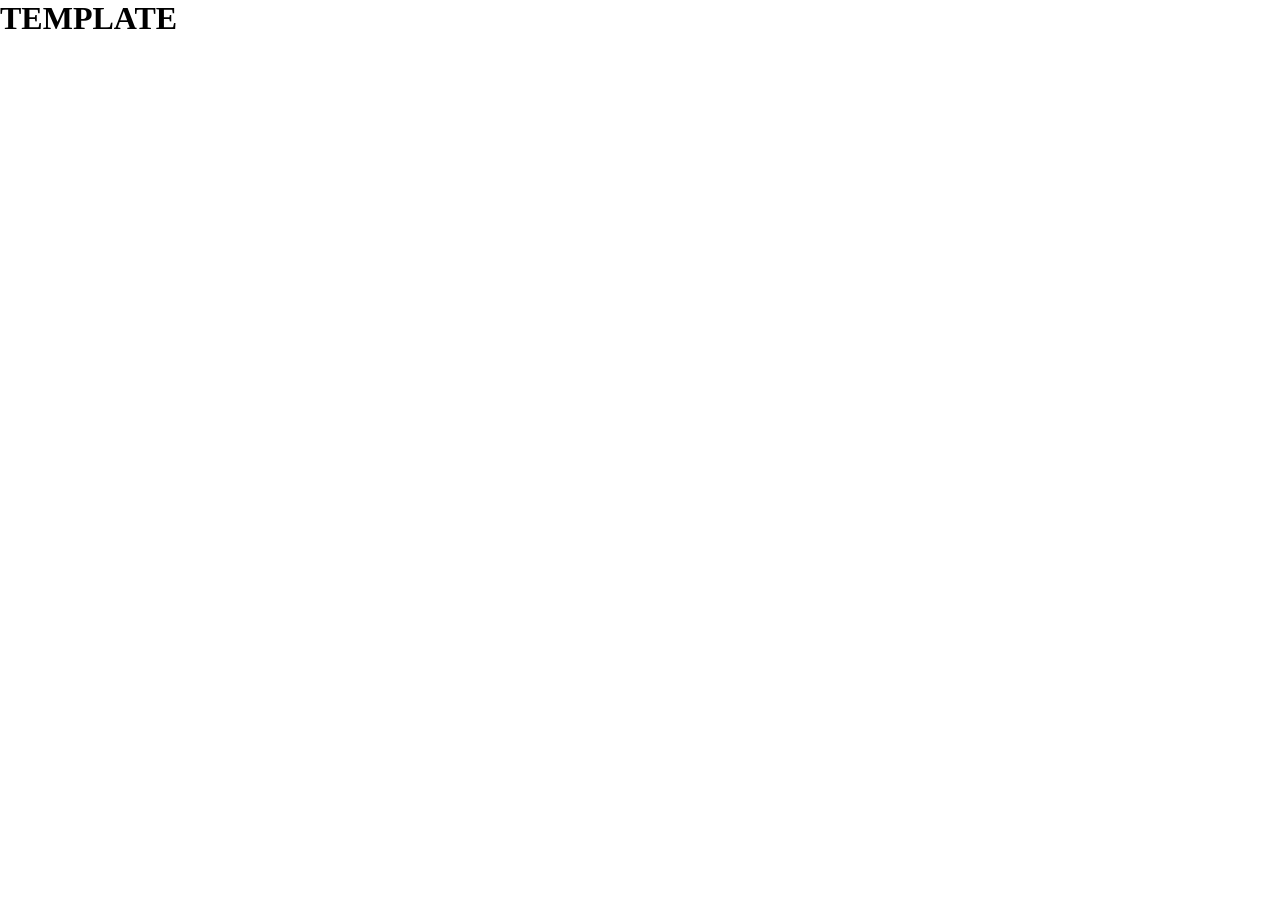
==== Index.html @ ba4a074b "Initial commit" ====
<!DOCTYPE html>
<html lang="en">
  <head>
    <meta charset="UTF-8" />
    <meta name="viewport" content="width=device-width, initial-scale=1.0" />
    <title>Document</title>
    <link rel="stylesheet" href="./assets/css/style.css" />
    <script src="./assets/js/app.js" defer></script>
  </head>
  <body>
    <header>
        <h1>TEMPLATE</h1>
    </header>
  </body>
</html>
---- assets/css/style.css ----
/* Typografi */
@import url("https://fonts.googleapis.com/css2?family=Epilogue:ital,wght@0,100..900;1,100..900&display=swap");

/* Variables */
* {
  margin: 0;
  padding: 0;
  box-sizing: border-box;
}

:root {
}

/* General styling */
/* Header */
/* Navbar */
/* Footer */



/* ================================
  MEDIA QUERIES
  ================================ */
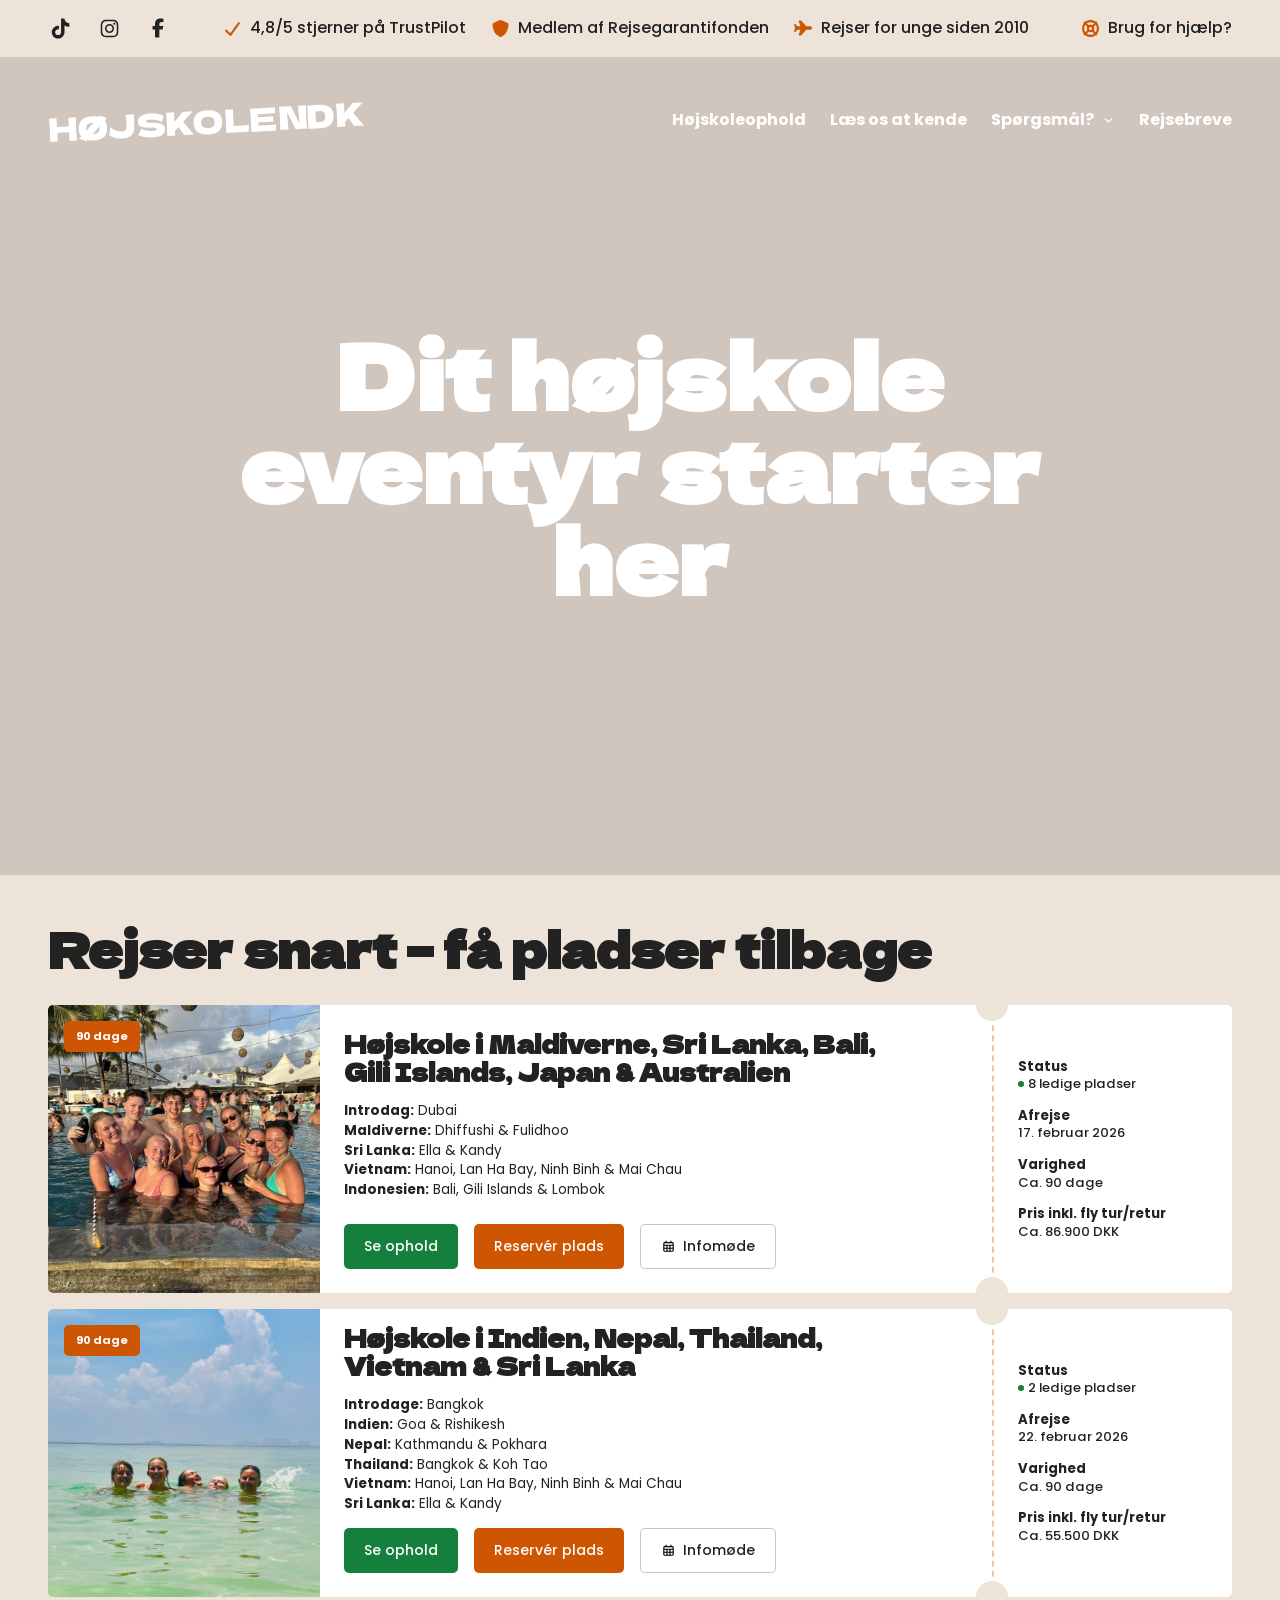
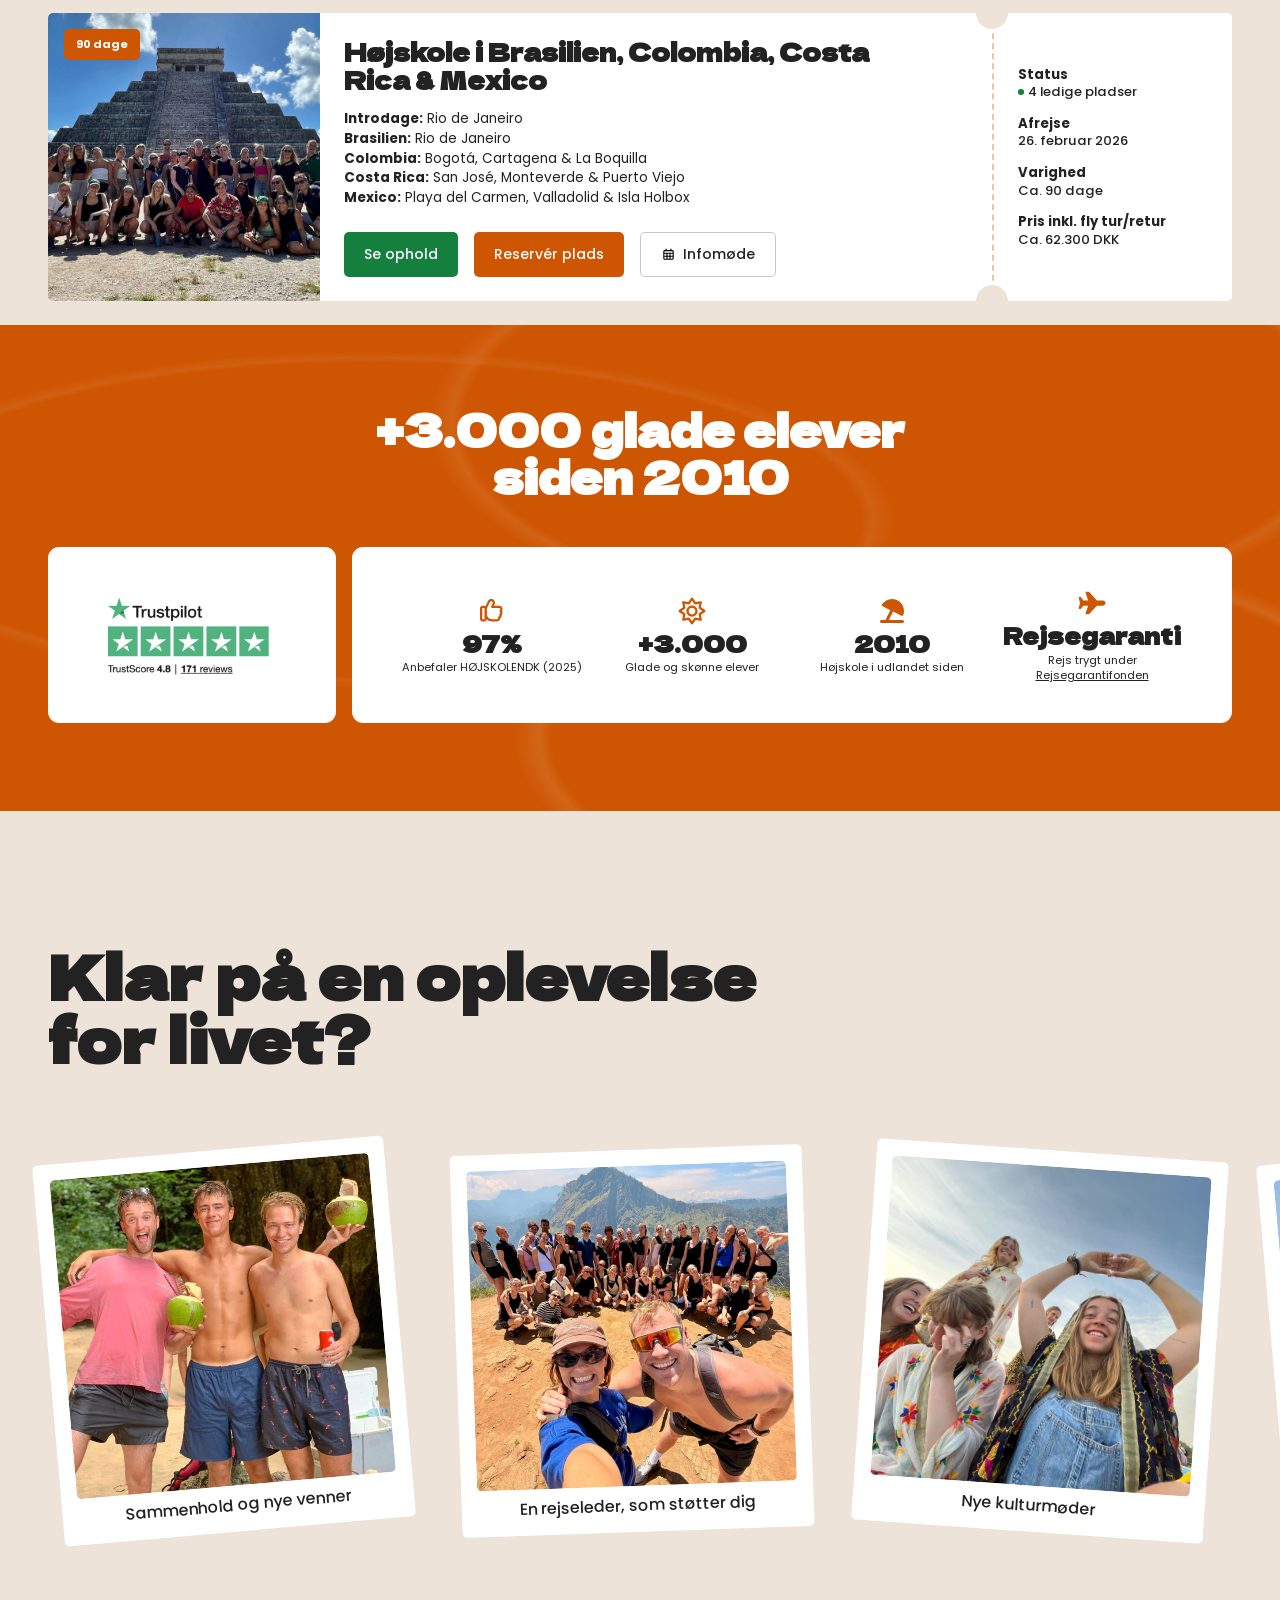
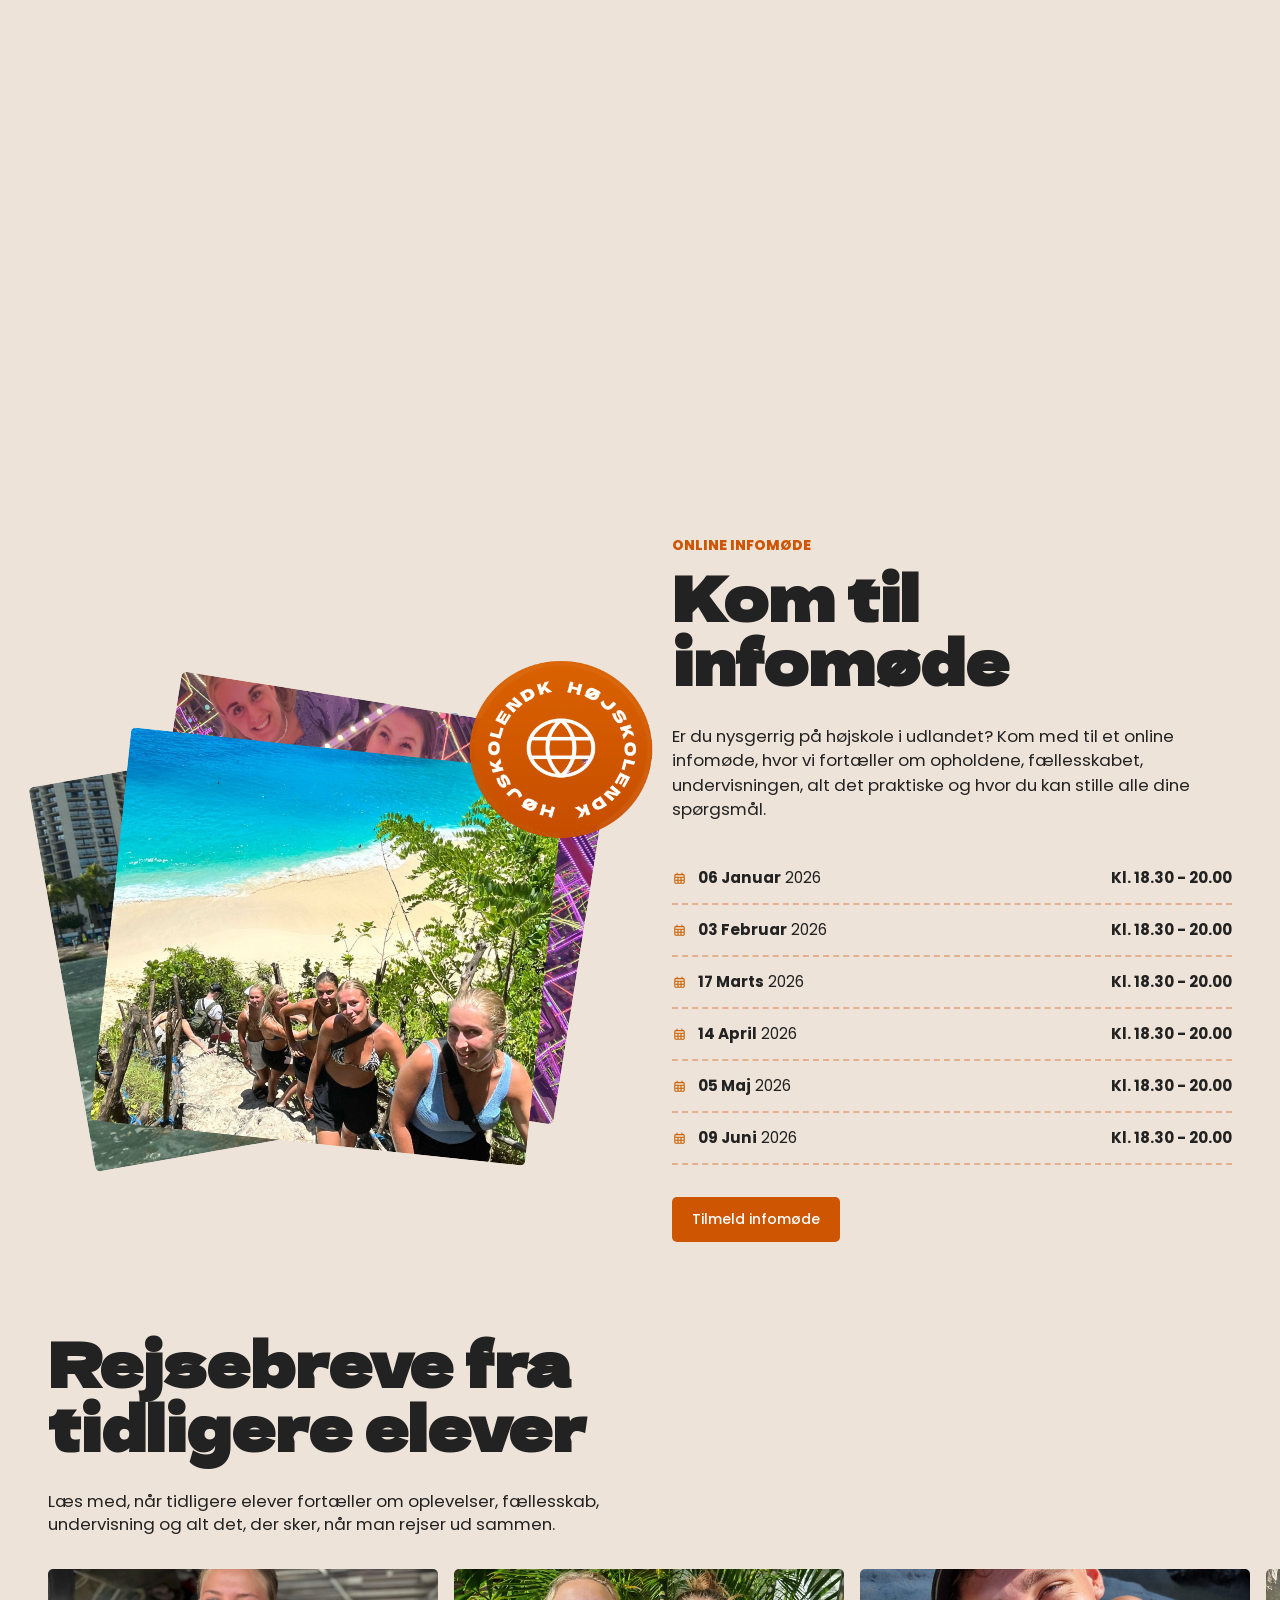
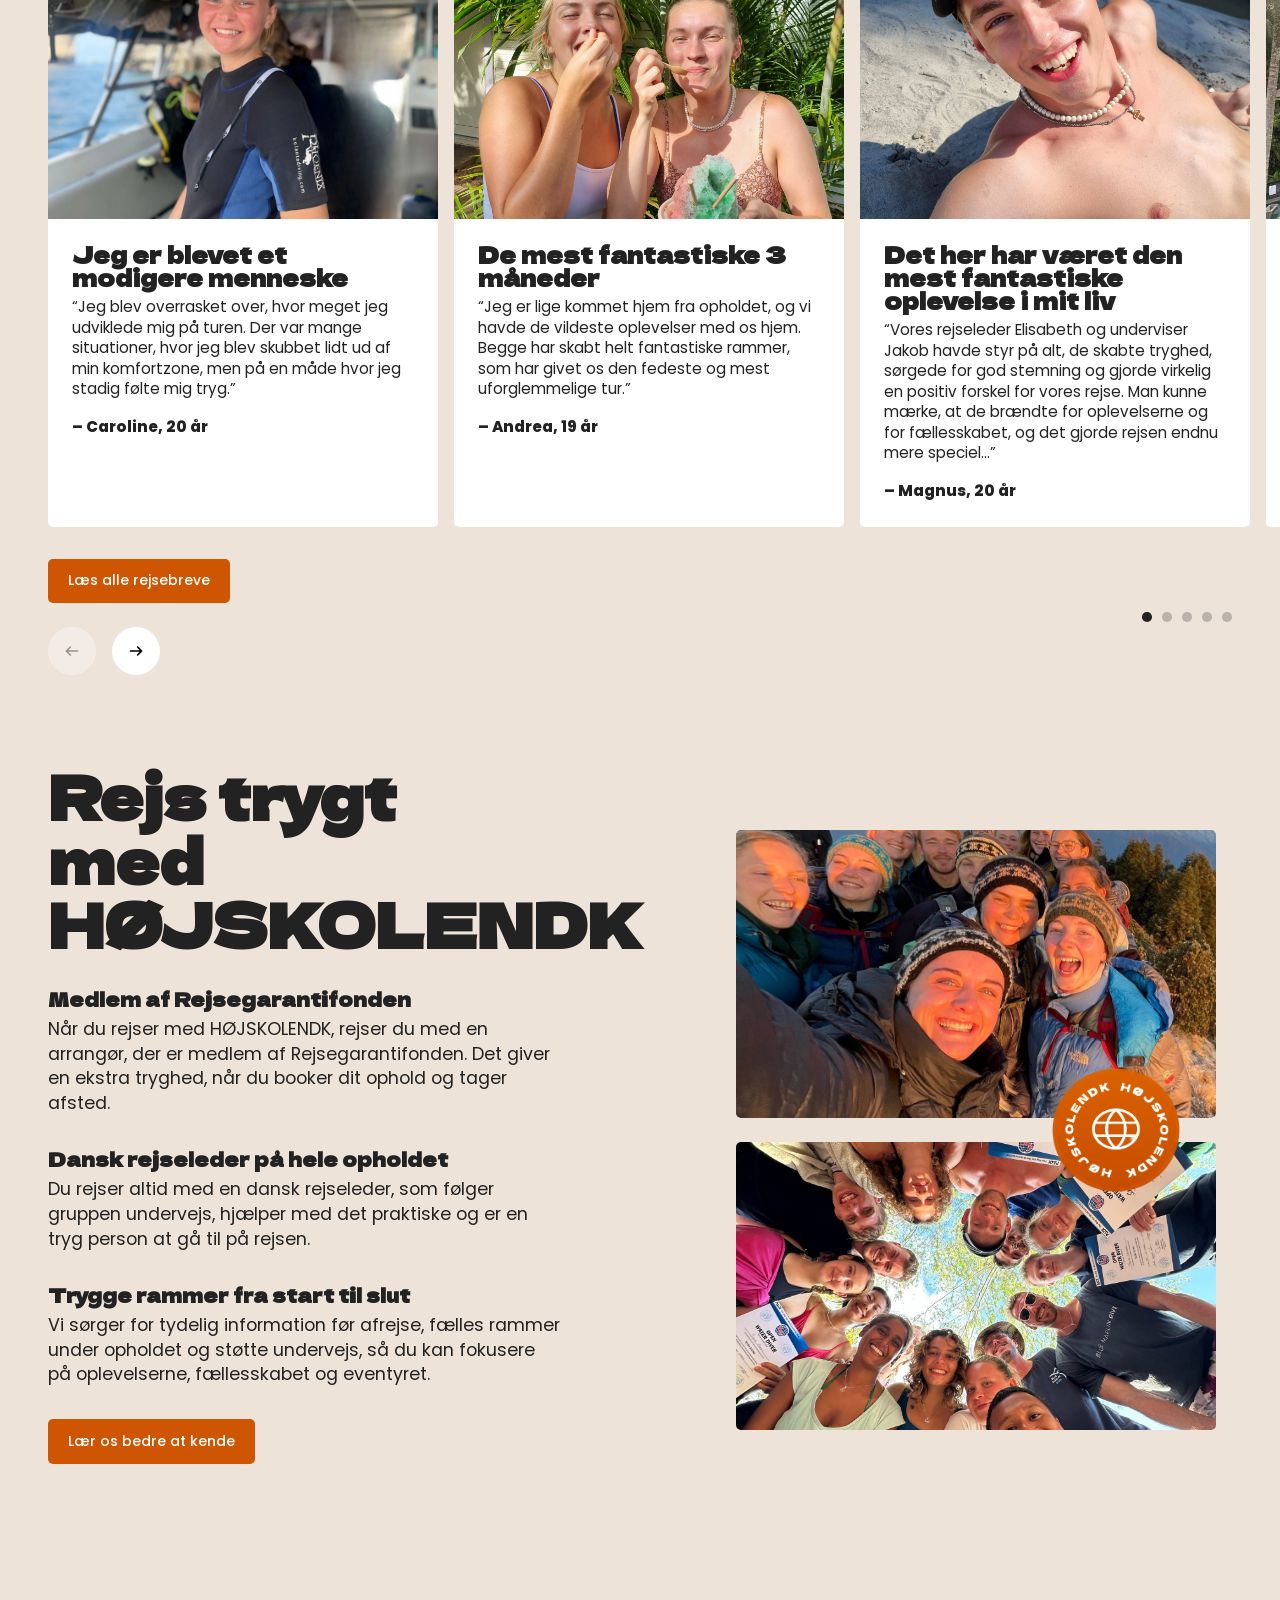
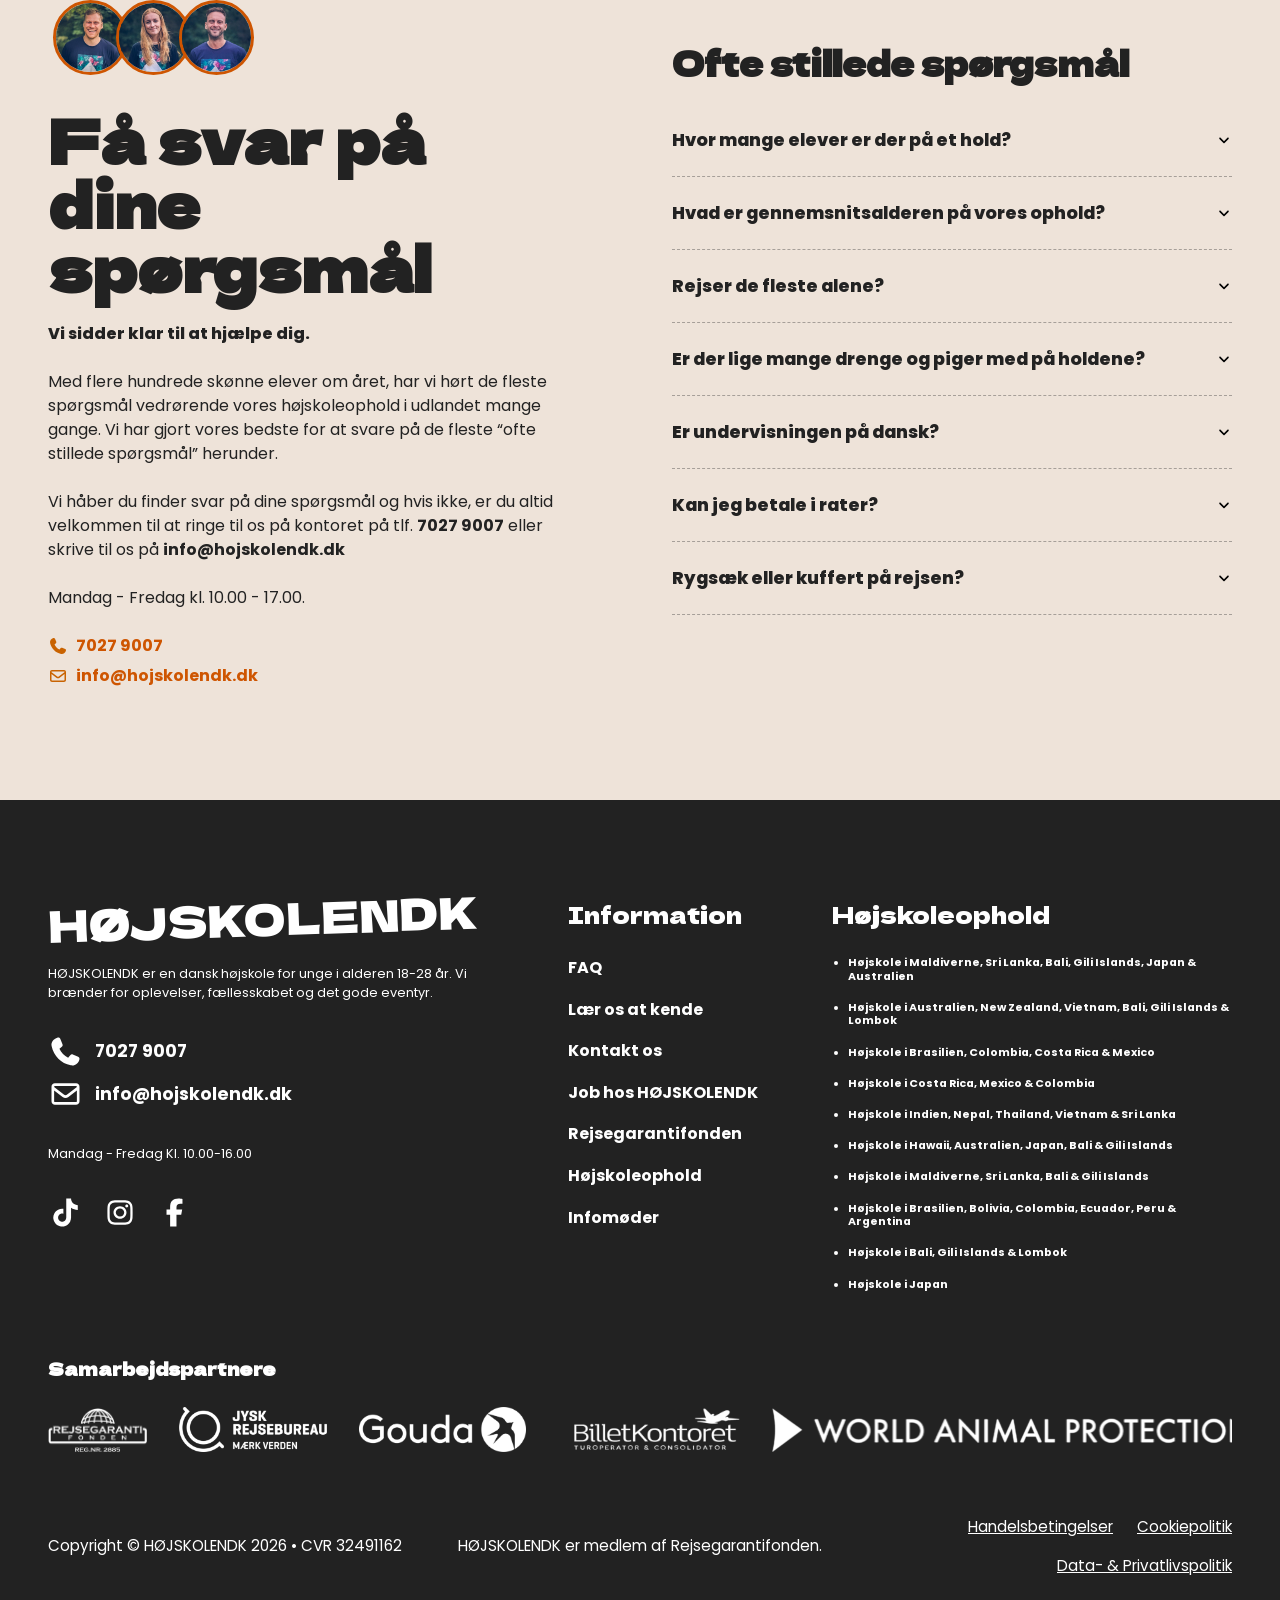
==== commit 09e40c55: "Almost done" ====
--- a/Index.html
+++ b/Index.html
@@ -4,12 +4,976 @@
     <meta charset="UTF-8" />
     <meta name="viewport" content="width=device-width, initial-scale=1.0" />
     <title>Document</title>
-    <link rel="stylesheet" href="./assets/css/style.css" />
+    <link rel="stylesheet" href="./assets/css/base.css">
+    <link rel="stylesheet" href="./assets/css/header.css">
+    <link rel="stylesheet" href="./assets/css/komponenter.css">
+    <link rel="stylesheet" href="./assets/css/forside.css">
+    <link rel="stylesheet" href="./assets/css/footer.css">
+    
     <script src="./assets/js/app.js" defer></script>
   </head>
-  <body>
-    <header>
-        <h1>TEMPLATE</h1>
-    </header>
+      <body>
+        <div class="toplinje">
+          <div class="container toplinje-indhold">
+            <div class="toplinje-sociale">
+              <a href="https://www.tiktok.com/@hojskolendk" class="toplinje-social-link" aria-label="TikTok">
+                <span class="toplinje-ikon toplinje-ikon-tiktok"></span>
+              </a>
+        
+              <a href="https://www.instagram.com/hojskolendk/" class="toplinje-social-link" aria-label="Instagram">
+                <span class="toplinje-ikon toplinje-ikon-instagram"></span>
+              </a>
+        
+              <a href="https://www.facebook.com/hojskolendk/?locale=da_DK" class="toplinje-social-link" aria-label="Facebook">
+                <span class="toplinje-ikon toplinje-ikon-facebook"></span>
+              </a>
+            </div>
+        
+            <div class="toplinje-info">
+              <p class="toplinje-punkt">
+                <span class="toplinje-ikon toplinje-ikon-check"></span>
+                4,8/5 stjerner på TrustPilot
+              </p>
+        
+              <p class="toplinje-punkt toplinje-punkt-desktop">
+                <span class="toplinje-ikon toplinje-ikon-skjold"></span>
+                Medlem af Rejsegarantifonden
+              </p>
+        
+              <p class="toplinje-punkt toplinje-punkt-desktop">
+                <span class="toplinje-ikon toplinje-ikon-fly"></span>
+                Rejser for unge siden 2010
+              </p>
+            </div>
+        
+            <a href="kontakt.html" class="toplinje-hjaelp">
+              <span class="toplinje-ikon toplinje-ikon-hjaelp"></span>
+              Brug for hjælp?
+            </a>
+          </div>
+        </div>
+
+        <header class="side-header">
+          <a href="index.html" class="logo">HØJSKOLENDK</a>
+
+          <button
+            class="menu-knap js-menu-knap"
+            aria-label="Åbn menu"
+            aria-expanded="false"
+          >
+            <span class="menu-linje"></span>
+            <span class="menu-linje"></span>
+            <span class="menu-linje"></span>
+          </button>
+
+          <nav class="navigation js-navigation">
+            <ul class="navigation-liste">
+            
+
+              <li class="navigation-punkt">
+                <a href="hojskoleophold.html" class="navigation-link"
+                  >Højskoleophold</a
+                >
+              </li>
+
+              <li class="navigation-punkt">
+                <a href="laes-os-at-kende.html" class="navigation-link"
+                  >Læs os at kende</a
+                >
+              </li>
+
+              <li class="navigation-punkt navigation-punkt-dropdown">
+                <button
+                  class="navigation-dropdown-knap js-dropdown-knap"
+                  type="button"
+                >
+                  Spørgsmål?
+                  <img
+                    src="assets/icons/angle-down-solid-full.svg"
+                    alt=""
+                    class="navigation-dropdown-ikon"
+                  />
+                </button>
+
+                <ul class="navigation-dropdown js-dropdown">
+                  <li>
+                    <a href="kontakt.html" class="navigation-dropdown-link"
+                      >Kontakt</a
+                    >
+                  </li>
+                  <li>
+                    <a href="faq.html" class="navigation-dropdown-link">FAQ</a>
+                  </li>
+                </ul>
+              </li>
+
+              <li class="navigation-punkt">
+                <a href="rejsebreve.html" class="navigation-link">Rejsebreve</a>
+              </li>
+            </ul>
+          </nav>
+        </header>
+
+        <main>
+          <section class="hero">
+            <video class="hero-video" autoplay muted loop playsinline>
+              <source src="assets/video/forside-720p.mp4" type="video/mp4" />
+            </video>
+
+            <div class="hero-overlay"></div>
+
+            <div class="hero-indhold">
+              <h1 class="hero-titel">Dit højskole eventyr starter her</h1>
+            </div>
+          </section>
+
+          <section class="snart-ophold">
+            <div class="container">
+              <div class="snart-ophold-header">
+                <h2 class="snart-ophold-titel">
+                  Rejser snart – få pladser tilbage
+                </h2>
+              </div>
+
+              <div class="snart-ophold-liste">
+                <article class="ophold-kort">
+                  <div class="ophold-kort-billede-wrapper">
+                    <img
+                      src="assets/img/FinnsBeachclub.jpeg"
+                      alt="Elever på stranden under højskoleophold"
+                      class="ophold-kort-billede billede-fokus-midte"
+                    />
+
+                    <span class="ophold-kort-label">90 dage</span>
+                  </div>
+
+                  <div class="ophold-kort-indhold">
+                    <h3 class="ophold-kort-titel">
+                      Højskole i Maldiverne, Sri Lanka, Bali, Gili Islands,
+                      Japan & Australien
+                    </h3>
+
+                    <div class="ophold-kort-beskrivelse">
+                      <p><strong>Introdag:</strong> Dubai</p>
+                      <p><strong>Maldiverne:</strong> Dhiffushi & Fulidhoo</p>
+                      <p><strong>Sri Lanka:</strong> Ella & Kandy</p>
+                      <p>
+                        <strong>Vietnam:</strong> Hanoi, Lan Ha Bay, Ninh Binh &
+                        Mai Chau
+                      </p>
+                      <p>
+                        <strong>Indonesien:</strong> Bali, Gili Islands & Lombok
+                      </p>
+                    </div>
+                  </div>
+
+                  <dl class="ophold-kort-info">
+                    <div class="ophold-kort-info-gruppe">
+                      <dt class="ophold-kort-info-label">Status</dt>
+                      <dd class="ophold-kort-status">
+                        <span class="status-prik"></span>
+                        8 ledige pladser
+                      </dd>
+                    </div>
+
+                    <div class="ophold-kort-info-gruppe">
+                      <dt class="ophold-kort-info-label">Afrejse</dt>
+                      <dd class="ophold-kort-info-tekst">17. februar 2026</dd>
+                    </div>
+
+                    <div class="ophold-kort-info-gruppe ophold-kort-varighed">
+                      <dt class="ophold-kort-info-label">Varighed</dt>
+                      <dd class="ophold-kort-info-tekst">Ca. 90 dage</dd>
+                    </div>
+
+                    <div class="ophold-kort-info-gruppe">
+                      <dt class="ophold-kort-info-label">
+                        Pris inkl. fly tur/retur
+                      </dt>
+                      <dd class="ophold-kort-info-tekst">Ca. 86.900 DKK</dd>
+                    </div>
+                  </dl>
+
+                  <div class="ophold-kort-handlinger">
+                    <a
+                      href="ophold.html"
+                      class="knap knap-groen ophold-kort-laes-mere"
+                    >
+                      Se ophold
+                    </a>
+                    <a href="reservation.html" class="knap knap-orange">
+                      Reservér plads
+                    </a>
+                    <a href="infomoede.html" class="knap knap-hvid infomode-link">
+                      <img src="assets/icons/calendar-days-regular-full.svg" alt="" class="infomode-ikon" />
+                      Infomøde
+                    </a>
+                  </div>
+                </article>
+
+                <article class="ophold-kort">
+                  <div class="ophold-kort-billede-wrapper">
+                    <img
+                      src="assets/img/INT24.JPG"
+                      alt="Elever samlet under højskoleophold i Asien"
+                      class="ophold-kort-billede billede-fokus-midte"
+                    />
+
+                    <span class="ophold-kort-label">90 dage</span>
+                  </div>
+
+                  <div class="ophold-kort-indhold">
+                    <h3 class="ophold-kort-titel">
+                      Højskole i Indien, Nepal, Thailand, Vietnam & Sri Lanka
+                    </h3>
+
+                    <div class="ophold-kort-beskrivelse">
+                      <p><strong>Introdage:</strong> Bangkok</p>
+                      <p><strong>Indien:</strong> Goa & Rishikesh</p>
+                      <p><strong>Nepal:</strong> Kathmandu & Pokhara</p>
+                      <p><strong>Thailand:</strong> Bangkok & Koh Tao</p>
+                      <p>
+                        <strong>Vietnam:</strong> Hanoi, Lan Ha Bay, Ninh Binh &
+                        Mai Chau
+                      </p>
+                      <p><strong>Sri Lanka:</strong> Ella & Kandy</p>
+                    </div>
+                  </div>
+
+                  <dl class="ophold-kort-info">
+                    <div class="ophold-kort-info-gruppe">
+                      <dt class="ophold-kort-info-label">Status</dt>
+                      <dd class="ophold-kort-status">
+                        <span class="status-prik"></span>
+                        2 ledige pladser
+                      </dd>
+                    </div>
+
+                    <div class="ophold-kort-info-gruppe">
+                      <dt class="ophold-kort-info-label">Afrejse</dt>
+                      <dd class="ophold-kort-info-tekst">22. februar 2026</dd>
+                    </div>
+
+                    <div class="ophold-kort-info-gruppe ophold-kort-varighed">
+                      <dt class="ophold-kort-info-label">Varighed</dt>
+                      <dd class="ophold-kort-info-tekst">Ca. 90 dage</dd>
+                    </div>
+
+                    <div class="ophold-kort-info-gruppe">
+                      <dt class="ophold-kort-info-label">
+                        Pris inkl. fly tur/retur
+                      </dt>
+                      <dd class="ophold-kort-info-tekst">Ca. 55.500 DKK</dd>
+                    </div>
+                  </dl>
+
+                  <div class="ophold-kort-handlinger">
+                    <a
+                      href="ophold.html"
+                      class="knap knap-groen ophold-kort-laes-mere"
+                    >
+                      Se ophold
+                    </a>
+                    <a href="reservation.html" class="knap knap-orange">
+                      Reservér plads
+                    </a>
+
+                    <a href="infomoede.html" class="knap knap-hvid infomode-link">
+                      <img src="assets/icons/calendar-days-regular-full.svg" alt="" class="infomode-ikon" />
+                      Infomøde
+                    </a>
+                  </div>
+                </article>
+
+                <article class="ophold-kort">
+                  <div class="ophold-kort-billede-wrapper">
+                    <img
+                      src="assets/img/Sydamerika1.jpeg"
+                      alt="Elever ved vandfald under højskoleophold"
+                      class="ophold-kort-billede billede-fokus-midte"
+                    />
+
+                    <span class="ophold-kort-label">90 dage</span>
+                  </div>
+
+                  <div class="ophold-kort-indhold">
+                    <h3 class="ophold-kort-titel">
+                      Højskole i Brasilien, Colombia, Costa Rica & Mexico
+                    </h3>
+
+                    <div class="ophold-kort-beskrivelse">
+                      <p><strong>Introdage:</strong> Rio de Janeiro</p>
+                      <p><strong>Brasilien:</strong> Rio de Janeiro</p>
+                      <p>
+                        <strong>Colombia:</strong> Bogotá, Cartagena & La
+                        Boquilla
+                      </p>
+                      <p>
+                        <strong>Costa Rica:</strong> San José, Monteverde &
+                        Puerto Viejo
+                      </p>
+                      <p>
+                        <strong>Mexico:</strong> Playa del Carmen, Valladolid &
+                        Isla Holbox
+                      </p>
+                    </div>
+                  </div>
+
+                  <dl class="ophold-kort-info">
+                    <div class="ophold-kort-info-gruppe">
+                      <dt class="ophold-kort-info-label">Status</dt>
+                      <dd class="ophold-kort-status">
+                        <span class="status-prik"></span>
+                        4 ledige pladser
+                      </dd>
+                    </div>
+
+                    <div class="ophold-kort-info-gruppe">
+                      <dt class="ophold-kort-info-label">Afrejse</dt>
+                      <dd class="ophold-kort-info-tekst">26. februar 2026</dd>
+                    </div>
+
+                    <div class="ophold-kort-info-gruppe ophold-kort-varighed">
+                      <dt class="ophold-kort-info-label">Varighed</dt>
+                      <dd class="ophold-kort-info-tekst">Ca. 90 dage</dd>
+                    </div>
+
+                    <div class="ophold-kort-info-gruppe">
+                      <dt class="ophold-kort-info-label">
+                        Pris inkl. fly tur/retur
+                      </dt>
+                      <dd class="ophold-kort-info-tekst">Ca. 62.300 DKK</dd>
+                    </div>
+                  </dl>
+
+                  <div class="ophold-kort-handlinger">
+                    <a
+                      href="ophold.html"
+                      class="knap knap-groen ophold-kort-laes-mere"
+                    >
+                      Se ophold
+                    </a>
+                    <a href="reservation.html" class="knap knap-orange">
+                      Reservér plads
+                    </a>
+                    <a href="infomoede.html" class="knap knap-hvid infomode-link">
+                      <img src="assets/icons/calendar-days-regular-full.svg" alt="" class="infomode-ikon" />
+                      Infomøde
+                    </a>
+                  </div>
+                </article>
+              </div>
+
+              <a
+                href="hojskoleophold.html"
+                class="knap knap-orange snart-ophold-knap"
+              >
+                Gå på opdagelse i alle vores ophold
+              </a>
+            </div>
+          </section>
+        
+          
+  <section class="statistik-sektion">
+    <div class="container statistik-indhold">
+      <h2 class="statistik-overskrift">
+        +3.000 glade elever<br>
+        siden 2010
+      </h2>
+  
+      <div class="statistik-kort-wrapper">
+        <div class="anmeldelse-kort">
+          <a href="https://www.trustpilot.com/review/www.hojskolendk.dk?page=3" class="anmeldelse-link" target="_blank"
+            rel="noopener noreferrer">
+            <img src="./assets/img/Trustpilot.png" alt="Se HØJSKOLENDK på Trustpilot" class="anmeldelse-billede">
+          </a>
+        </div>
+  
+        <div class="statistik-tal-kort">
+          <div class="statistik-punkt">
+            <span class="statistik-ikon statistik-ikon-tommer"></span>
+            <strong>97%</strong>
+            <p>Anbefaler HØJSKOLENDK (2025)</p>
+          </div>
+  
+          <div class="statistik-punkt">
+            <span class="statistik-ikon statistik-ikon-sol"></span>
+            <strong>+3.000</strong>
+            <p>Glade og skønne elever</p>
+          </div>
+  
+          <div class="statistik-punkt">
+            <span class="statistik-ikon statistik-ikon-palme"></span>
+            <strong>2010</strong>
+            <p>Højskole i udlandet siden</p>
+          </div>
+  
+          <div class="statistik-punkt">
+            <span class="statistik-ikon statistik-ikon-rejse"></span>
+            <strong>Rejsegaranti</strong>
+            <p>Rejs trygt under <a href="#">Rejsegarantifonden</a></p>
+          </div>
+        </div>
+      </div>
+    </div>
+  </section>
+    
+    <section class="oplevelse-sektion">
+      <div class="container oplevelse-indhold">
+        <h2 class="oplevelse-overskrift">
+          Klar på en oplevelse<br>
+          for livet?
+        </h2>
+    
+        <div class="oplevelse-slider">
+          <article class="oplevelse-kort">
+            <img src="./assets/img/Nyevenner.jpeg" alt="Elever på højskoleophold" class="oplevelse-billede">
+    
+            <h3 class="oplevelse-kort-overskrift">
+              Sammenhold og nye venner
+            </h3>
+          </article>
+      <article class="oplevelse-kort">
+        <img src="./assets/img/Anneogmathias.png" alt="Elever på rejse sammen" class="oplevelse-billede">
+      
+        <h3 class="oplevelse-kort-overskrift">
+          En rejseleder, som støtter dig
+        </h3>
+      </article>
+      <article class="oplevelse-kort">
+        <img src="./assets/img/rejsevenner.jpeg" alt="Søde elever" class="oplevelse-billede">
+      
+        <h3 class="oplevelse-kort-overskrift">
+          Nye kulturmøder
+        </h3>
+      </article>
+          <article class="oplevelse-kort">
+            <img src="./assets/img/Bucketlist.jpeg" alt="Elever på adventure-aktivitet"
+              class="oplevelse-billede">
+    
+            <h3 class="oplevelse-kort-overskrift">
+              Bucketlist oplevelser
+            </h3>
+          </article>
+    
+          <article class="oplevelse-kort">
+            <img src="./assets/img/IMG_7419.JPG" alt="Elever på rejse sammen" class="oplevelse-billede">
+    
+            <h3 class="oplevelse-kort-overskrift">
+              Inspirerende undervisning
+            </h3>
+          </article>
+        
+              <article class="oplevelse-kort">
+                <img src="./assets/img/NannaSkydive.jpg" alt="Elever på rejse sammen" class="oplevelse-billede">
+              
+                <h3 class="oplevelse-kort-overskrift">
+                  Adrenalin og adventure
+                </h3>
+              </article>
+        </div>
+      </div>
+    </section>
+<section class="infomoede-sektion">
+  <div class="container infomoede-indhold">
+
+    <div class="infomoede-billeder">
+      <img src="./assets/img/Infomøde1.jpeg" alt=""
+        class="infomoede-billede infomoede-billede-baggrund infomoede-billede-venstre">
+      <img src="./assets/img/Infomøde2.jpeg" alt=""
+        class="infomoede-billede infomoede-billede-baggrund infomoede-billede-hoejre">
+      <img src="./assets/img/Infomøde3.jpeg" alt="Elever på højskoleophold"
+        class="infomoede-billede infomoede-billede-forgrund">
+
+      <img src="./assets/img/Stempel.png" alt="" class="infomoede-stempel">
+    </div>
+
+    <div class="infomoede-tekst">
+      <p class="infomoede-label">Online infomøde</p>
+
+      <h2 class="infomoede-overskrift">
+        Kom til infomøde
+      </h2>
+
+      <p class="infomoede-broedtekst">
+        Er du nysgerrig på højskole i udlandet? Kom med til et online infomøde, hvor vi fortæller om opholdene,
+        fællesskabet, undervisningen, alt det praktiske og hvor du kan stille alle dine spørgsmål.
+      </p>
+
+      <div class="infomoede-datoer">
+        <div class="infomoede-dato">
+          <div class="infomoede-dato-venstre">
+            <img src="assets/icons/calendar-days-regular-full.svg" alt="" class="infomoede-ikon">
+            <p><strong>06 Januar</strong> 2026</p>
+          </div>
+          <p class="infomoede-tid">Kl. 18.30 - 20.00</p>
+        </div>
+
+        <div class="infomoede-dato">
+          <div class="infomoede-dato-venstre">
+            <img src="assets/icons/calendar-days-regular-full.svg" alt="" class="infomoede-ikon">
+            <p><strong>03 Februar</strong> 2026</p>
+          </div>
+          <p class="infomoede-tid">Kl. 18.30 - 20.00</p>
+        </div>
+
+        <div class="infomoede-dato">
+          <div class="infomoede-dato-venstre">
+            <img src="assets/icons/calendar-days-regular-full.svg" alt="" class="infomoede-ikon">
+            <p><strong>17 Marts</strong> 2026</p>
+          </div>
+          <p class="infomoede-tid">Kl. 18.30 - 20.00</p>
+        </div>
+
+        <div class="infomoede-dato">
+          <div class="infomoede-dato-venstre">
+            <img src="assets/icons/calendar-days-regular-full.svg" alt="" class="infomoede-ikon">
+            <p><strong>14 April</strong> 2026</p>
+          </div>
+          <p class="infomoede-tid">Kl. 18.30 - 20.00</p>
+        </div>
+
+        <div class="infomoede-dato">
+          <div class="infomoede-dato-venstre">
+            <img src="assets/icons/calendar-days-regular-full.svg" alt="" class="infomoede-ikon">
+            <p><strong>05 Maj</strong> 2026</p>
+          </div>
+          <p class="infomoede-tid">Kl. 18.30 - 20.00</p>
+        </div>
+
+        <div class="infomoede-dato">
+          <div class="infomoede-dato-venstre">
+            <img src="assets/icons/calendar-days-regular-full.svg" alt="" class="infomoede-ikon">
+            <p><strong>09 Juni</strong> 2026</p>
+          </div>
+          <p class="infomoede-tid">Kl. 18.30 - 20.00</p>
+        </div>
+      </div>
+
+      <a href="#" class="knap knap-orange infomoede-knap">Tilmeld infomøde</a>
+    </div>
+
+  </div>
+</section>
+
+<section class="rejsebreve-sektion">
+  <div class="container rejsebreve-indhold">
+
+    <div class="rejsebreve-top">
+      <h2 class="rejsebreve-overskrift">
+        Rejsebreve fra<br>
+        tidligere elever
+      </h2>
+
+      <p class="rejsebreve-tekst">
+        Læs med, når tidligere elever fortæller om oplevelser, fællesskab,
+        undervisning og alt det, der sker, når man rejser ud sammen.
+      </p>
+    </div>
+
+    <div class="rejsebreve-slider" data-rejsebreve-slider>
+
+      <article class="rejsebrev-kort">
+        <a href="./rejsebrev.html" class="rejsebrev-kort-link" aria-label="Læs rejsebrev fra Caroline"></a>
+
+        <img src="./assets/img/Caroline.png" alt="Tidligere elev på båd" class="rejsebrev-billede">
+
+        <div class="rejsebrev-indhold">
+          <h3 class="rejsebrev-titel">
+            Jeg er blevet et modigere menneske
+          </h3>
+
+          <p class="rejsebrev-citat">
+            “Jeg blev overrasket over, hvor meget jeg udviklede mig på turen. Der var mange situationer, hvor jeg blev
+            skubbet lidt ud af min komfortzone, men på en måde hvor jeg stadig følte mig tryg.”
+          </p>
+
+          <p class="rejsebrev-navn">
+            – Caroline, 20 år
+          </p>
+        </div>
+      </article>
+
+      <article class="rejsebrev-kort">
+        <a href="./rejsebrev.html" class="rejsebrev-kort-link" aria-label="Læs rejsebrev fra Andrea"></a>
+
+        <img src="./assets/img/Andrea.jpeg" alt="Elever på bjergtur" class="rejsebrev-billede">
+
+        <div class="rejsebrev-indhold">
+          <h3 class="rejsebrev-titel">
+            De mest fantastiske 3 måneder
+          </h3>
+
+          <p class="rejsebrev-citat">
+            “Jeg er lige kommet hjem fra opholdet, og vi havde de vildeste oplevelser med os hjem. Begge har skabt helt
+            fantastiske rammer, som har givet os den fedeste og mest uforglemmelige tur.”
+          </p>
+
+          <p class="rejsebrev-navn">
+            – Andrea, 19 år
+          </p>
+        </div>
+      </article>
+
+      <article class="rejsebrev-kort">
+        <a href="./rejsebrev.html" class="rejsebrev-kort-link" aria-label="Læs rejsebrev fra Magnus"></a>
+
+        <img src="./assets/img/Magnus.jpeg" alt="Elev dykker under vandet" class="rejsebrev-billede">
+
+        <div class="rejsebrev-indhold">
+          <h3 class="rejsebrev-titel">
+            Det her har været den mest fantastiske oplevelse i mit liv
+          </h3>
+
+          <p class="rejsebrev-citat">
+            “Vores rejseleder Elisabeth og underviser Jakob havde styr på alt, de skabte tryghed, sørgede for god
+            stemning og gjorde
+            virkelig en positiv forskel for vores rejse. Man kunne mærke, at de brændte for oplevelserne og for
+            fællesskabet, og det
+            gjorde rejsen endnu mere speciel...”
+          </p>
+
+          <p class="rejsebrev-navn">
+            – Magnus, 20 år
+          </p>
+        </div>
+      </article>
+
+      <article class="rejsebrev-kort">
+        <a href="./rejsebrev.html" class="rejsebrev-kort-link" aria-label="Læs rejsebrev fra Sarah"></a>
+
+        <img src="./assets/img/Sarah.jpeg" alt="Elev på bjerg med solnedgang" class="rejsebrev-billede">
+
+        <div class="rejsebrev-indhold">
+          <h3 class="rejsebrev-titel">
+            Et uforglemmeligt ophold
+          </h3>
+
+          <p class="rejsebrev-citat">
+            “Det her har været den største og mest fantastiske oplevelse i mit liv. Jeg vil aldrig glemme den, og jeg
+            kan kun give
+            mine aller varmeste anbefalinger til alle, der overvejer at tage af sted. Det er et eventyr for livet”
+          </p>
+
+          <p class="rejsebrev-navn">
+            – Sarah, 24 år
+          </p>
+        </div>
+      </article>
+
+      <article class="rejsebrev-kort">
+        <a href="./rejsebrev.html" class="rejsebrev-kort-link" aria-label="Læs rejsebrev fra Anton"></a>
+
+        <img src="./assets/img/Anton.jpeg" alt="Elev på strand" class="rejsebrev-billede">
+
+        <div class="rejsebrev-indhold">
+          <h3 class="rejsebrev-titel">
+            Mere end bare en rejse
+          </h3>
+
+          <p class="rejsebrev-citat">
+            “Jeg havde nok tænkt, at det mest skulle handle om at rejse, opleve noget nyt og få et afbræk fra hverdagen.
+            Og det
+            gjorde det også. Men jeg blev faktisk overrasket over, hvor meget fællesskabet kom til at betyde. Det var
+            fedt at være
+            en del af en gruppe, hvor der både var plads til grin, snakke og bare at være sig selv.”
+          </p>
+
+          <p class="rejsebrev-navn">
+            – Anton, 21 år
+          </p>
+        </div>
+      </article>
+
+    </div>
+
+    <div class="rejsebreve-bund">
+      <div class="rejsebreve-pile">
+        <button class="rejsebreve-pil rejsebreve-pil-forrige" type="button" aria-label="Forrige rejsebrev">
+          <img src="./assets/icons/arrow-left-solid-full.svg" alt="">
+        </button>
+
+        <button class="rejsebreve-pil rejsebreve-pil-naeste" type="button" aria-label="Næste rejsebrev">
+          <img src="./assets/icons/arrow-right-solid-full.svg" alt="">
+        </button>
+      </div>
+
+      <div class="rejsebreve-prikker" data-rejsebreve-prikker>
+        <button class="rejsebreve-prik aktiv" type="button" aria-label="Vis rejsebrev 1"></button>
+        <button class="rejsebreve-prik" type="button" aria-label="Vis rejsebrev 2"></button>
+        <button class="rejsebreve-prik" type="button" aria-label="Vis rejsebrev 3"></button>
+        <button class="rejsebreve-prik" type="button" aria-label="Vis rejsebrev 4"></button>
+        <button class="rejsebreve-prik" type="button" aria-label="Vis rejsebrev 5"></button>
+      </div>
+
+      <a href="./rejsebreve.html" class="knap knap-orange rejsebreve-knap">
+        Læs alle rejsebreve
+      </a>
+    </div>
+
+  </div>
+</section>
+
+<section class="tryghed-sektion">
+  <div class="tryghed-indhold">
+    <div class="tryghed-tekst">
+      <h2 class="tryghed-overskrift">
+        Rejs trygt med<br>
+        HØJSKOLENDK
+      </h2>
+
+      <div class="tryghed-punkter">
+        <article class="tryghed-punkt">
+          <h3>Medlem af Rejsegarantifonden</h3>
+          <p>
+            Når du rejser med HØJSKOLENDK, rejser du med en arrangør,
+            der er medlem af Rejsegarantifonden. Det giver en ekstra
+            tryghed, når du booker dit ophold og tager afsted.
+          </p>
+        </article>
+
+        <article class="tryghed-punkt">
+          <h3>Dansk rejseleder på hele opholdet</h3>
+          <p>
+            Du rejser altid med en dansk rejseleder, som følger gruppen
+            undervejs, hjælper med det praktiske og er en tryg person
+            at gå til på rejsen.
+          </p>
+        </article>
+
+        <article class="tryghed-punkt">
+          <h3>Trygge rammer fra start til slut</h3>
+          <p>
+            Vi sørger for tydelig information før afrejse, fælles rammer
+            under opholdet og støtte undervejs, så du kan fokusere på
+            oplevelserne, fællesskabet og eventyret.
+          </p>
+        </article>
+      </div>
+
+      <a href="./laes-os-at-kende.html" class="knap knap-orange tryghed-knap">
+        Lær os bedre at kende
+      </a>
+    </div>
+
+    <div class="tryghed-billeder">
+      <img src="./assets/img/Tryghed2.jpeg" alt="Elever på bjergtop under højskoleophold"
+        class="tryghed-billede tryghed-billede-top">
+        <img src="./assets/img/Stempel.png" alt="" class="tryghed-stempel">
+      <img src="./assets/img/Tryghed1.JPEG" alt="Elever i rundkreds med diplomer"
+        class="tryghed-billede tryghed-billede-bund">
+    </div>
+  
+  </div>
+</section>
+
+<section class="faq-sektion">
+  <div class="container faq-indhold">
+    <div class="faq-tekst">
+      <div class="faq-personer">
+        <img src="./assets/img/Mattias-500.jpg" alt="Rejseleder" class="faq-person">
+        <img src="./assets/img/Asta-500.jpg" alt="Rejseleder" class="faq-person">
+        <img src="./assets/img/Amadeus-500.jpg" alt="Rejseleder" class="faq-person">
+      </div>
+
+      <h2 class="faq-overskrift">Få svar på dine spørgsmål</h2>
+
+      <p class="faq-intro">Vi sidder klar til at hjælpe dig.</p>
+
+      <p>
+        Med flere hundrede skønne elever om året, har vi hørt de fleste spørgsmål vedrørende vores højskoleophold i
+        udlandet mange gange. Vi har gjort vores bedste for at svare på de fleste “ofte stillede spørgsmål” herunder.
+      </p>
+
+      <p>
+        Vi håber du finder svar på dine spørgsmål og hvis ikke, er du altid velkommen til at ringe til os på kontoret på
+        tlf. <strong>7027 9007</strong> eller skrive til os på <strong>info@hojskolendk.dk</strong>
+      </p>
+
+      <p>Mandag - Fredag kl. 10.00 - 17.00.</p>
+
+  <div class="faq-kontakt">
+    <a href="tel:70279007" class="faq-kontakt-link">
+      <img src="assets/icons/phone-solid-full.svg" alt="">
+      7027 9007
+    </a>
+  
+    <a href="mailto:info@hojskolendk.dk" class="faq-kontakt-link">
+      <img src="assets/icons/envelope-regular-full.svg" alt="">
+      info@hojskolendk.dk
+    </a>
+  </div>
+    </div>
+
+    <div class="faq-liste">
+      <h2 class="faq-liste-overskrift">Ofte stillede spørgsmål</h2>
+
+      <details class="faq-punkt">
+        <summary>
+          Hvor mange elever er der på et hold?
+          <img src="assets/icons/angle-down-solid-full.svg" alt="">
+        </summary>
+        <p>Det varierer fra ophold til ophold, men typisk rejser du sammen med en gruppe andre unge.</p>
+      </details>
+
+      <details class="faq-punkt">
+        <summary>
+          Hvad er gennemsnitsalderen på vores ophold?
+          <img src="assets/icons/angle-down-solid-full.svg" alt="">
+        </summary>
+        <p>De fleste elever er unge i sabbatår, men alderen kan variere afhængigt af opholdet.</p>
+      </details>
+
+      <details class="faq-punkt">
+        <summary>
+          Rejser de fleste alene?
+          <img src="assets/icons/angle-down-solid-full.svg" alt="">
+        </summary>
+        <p>Ja, mange rejser alene. Det er helt normalt, og fællesskabet starter allerede fra begyndelsen.</p>
+      </details>
+
+      <details class="faq-punkt">
+        <summary>
+          Er der lige mange drenge og piger med på holdene?
+          <img src="assets/icons/angle-down-solid-full.svg" alt="">
+        </summary>
+        <p>Fordelingen varierer fra hold til hold, men der er som regel både drenge og piger med.</p>
+      </details>
+
+      <details class="faq-punkt">
+        <summary>
+          Er undervisningen på dansk?
+          <img src="assets/icons/angle-down-solid-full.svg" alt="">
+        </summary>
+        <p>Ja, undervisningen foregår som udgangspunkt på dansk.</p>
+      </details>
+
+      <details class="faq-punkt">
+        <summary>
+          Kan jeg betale i rater?
+          <img src="assets/icons/angle-down-solid-full.svg" alt="">
+        </summary>
+        <p>Ja, det er muligt at betale i rater. De konkrete betalingsmuligheder afhænger af opholdet.</p>
+      </details>
+
+      <details class="faq-punkt">
+        <summary>
+          Rygsæk eller kuffert på rejsen?
+          <img src="assets/icons/angle-down-solid-full.svg" alt="">
+        </summary>
+        <p>Det afhænger af rejsen, men en rygsæk er ofte praktisk, hvis der er meget transport undervejs.</p>
+      </details>
+
+      <a href="#" class="knap knap-orange faq-knap">Se den fulde FAQ</a>
+    </div>
+  </div>
+</section>
+ </main>
+      <footer class="footer">
+        <div class="container footer-indhold">
+          <div class="footer-top">
+            <div class="footer-brand">
+              <a href="index.html" class="footer-logo">HØJSKOLENDK</a>
+      
+              <p class="footer-tekst">
+                HØJSKOLENDK er en dansk højskole for unge i alderen 18-28 år.
+                Vi brænder for oplevelser, fællesskabet og det gode eventyr.
+              </p>
+      
+              <div class="footer-kontakt">
+                <a href="tel:70279007" class="footer-kontakt-link">
+                  <img src="assets/icons/phone-solid-full.svg" alt="">
+                  7027 9007
+                </a>
+      
+                <a href="mailto:info@hojskolendk.dk" class="footer-kontakt-link">
+                  <img src="assets/icons/envelope-regular-full.svg" alt="">
+                  info@hojskolendk.dk
+                </a>
+              </div>
+      
+              <p class="footer-aabningstid">Mandag - Fredag Kl. 10.00-16.00</p>
+      
+              <div class="footer-sociale">
+                <a href="https://www.tiktok.com/@hojskolendk" aria-label="TikTok">
+                  <img src="assets/icons/tiktok-brands-solid-full.svg" alt="">
+                </a>
+      
+                <a href="https://www.instagram.com/hojskolendk/" aria-label="Instagram">
+                  <img src="assets/icons/instagram-brands-solid-full.svg" alt="">
+                </a>
+      
+                <a href="https://www.facebook.com/hojskolendk/?locale=da_DK" aria-label="Facebook">
+                  <img src="assets/icons/facebook-f-brands-solid-full.svg" alt="">
+                </a>
+              </div>
+            </div>
+            <details class="footer-menu-gruppe" data-footer-menu>
+              <summary>
+                Information
+                <span class="footer-menu-ikon">+</span>
+              </summary>
+      
+              <ul class="footer-menu">
+                <li><a href="./faq.html">FAQ</a></li>
+                <li><a href="./laes-os-at-kende.html">Lær os at kende</a></li>
+                <li><a href="./kontakt.html">Kontakt os</a></li>
+                <li><a href="#">Job hos HØJSKOLENDK</a></li>
+                <li><a href="#">Rejsegarantifonden</a></li>
+                <li><a href="./hojskoleophold.html">Højskoleophold</a></li>
+                <li><a href="#">Infomøder</a></li>
+              </ul>
+            </details>
+      
+            <details class="footer-menu-gruppe" data-footer-menu open>
+              <summary>
+                Højskoleophold
+                <span class="footer-menu-ikon">+</span>
+              </summary>
+      
+              <ul class="footer-menu footer-menu-ophold">
+                <li><a href="./ophold.html">Højskole i Maldiverne, Sri Lanka, Bali, Gili Islands, Japan & Australien</a></li>
+                <li><a href="./ophold.html">Højskole i Australien, New Zealand, Vietnam, Bali, Gili Islands & Lombok</a></li>
+                <li><a href="./ophold.html">Højskole i Brasilien, Colombia, Costa Rica & Mexico</a></li>
+                <li><a href="./ophold.html">Højskole i Costa Rica, Mexico & Colombia</a></li>
+                <li><a href="./ophold.html">Højskole i Indien, Nepal, Thailand, Vietnam & Sri Lanka</a></li>
+                <li><a href="./ophold.html">Højskole i Hawaii, Australien, Japan, Bali & Gili Islands</a></li>
+                <li><a href="./ophold.html">Højskole i Maldiverne, Sri Lanka, Bali & Gili Islands</a></li>
+                <li><a href="./ophold.html">Højskole i Brasilien, Bolivia, Colombia, Ecuador, Peru & Argentina</a></li>
+                <li><a href="./ophold.html">Højskole i Bali, Gili Islands & Lombok</a></li>
+                <li><a href="./ophold.html">Højskole i Japan</a></li>
+              </ul>
+            </details>
+          </div>
+      
+          <div class="footer-partnere">
+            <h2>Samarbejdspartnere</h2>
+      <div class="footer-logoer">
+        <div class="footer-logo-spor">
+          <img src="./assets/partner-img/rejsegarantifonden.png" alt="Rejsegarantifonden">
+          <img src="./assets/partner-img/Jysk_Rejsebureau_idlchG1wKt_0-480x145.png" alt="Jysk Rejsebureau">
+          <img src="./assets/partner-img/Gouda_id91pS60Vo_0-480x129.png" alt="Gouda">
+          <img src="./assets/partner-img/billetkontoret.png" alt="Billetkontoret">
+          <img src="./assets/partner-img/animalprotection.png" alt="World Animal Protection">
+          <img src="./assets/partner-img/Trees for the future.webp" alt="Trees for the Future">
+          <img src="./assets/partner-img/Verdensskove.png" alt="Verdens Skove">
+        </div>
+      </div>
+          </div>
+      
+          <div class="footer-bund">
+            <p>Copyright © HØJSKOLENDK 2026 • CVR 32491162</p>
+      
+            <p>HØJSKOLENDK er medlem af Rejsegarantifonden.</p>
+      
+            <div class="footer-links">
+              <a href="#">Handelsbetingelser</a>
+              <a href="#">Cookiepolitik</a>
+              <a href="#">Data- & Privatlivspolitik</a>
+            </div>
+          </div>
+        </div>
+      </footer>
+    
   </body>
 </html>
--- a/assets/css/base.css
+++ b/assets/css/base.css
@@ -0,0 +1,86 @@
+@import url("https://fonts.googleapis.com/css2?family=Dela+Gothic+One&family=Poppins:wght@300;400;500;600;700;800&display=swap");
+
+/* RESET OG VARIABLER */
+
+* {
+    margin: 0;
+    padding: 0;
+    box-sizing: border-box;
+}
+
+:root {
+    --farve-baggrund: #eee3d9;
+    --farve-orange: #ce5501;
+    --farve-groen: #15803d;
+    --farve-groen-transparent: rgba(21, 128, 61, 0.25);
+    --farve-moerk: #222222;
+    --farve-hvid: #ffffff;
+
+    --font-overskrift: "Dela Gothic One", sans-serif;
+    --font-broedtekst: "Poppins", sans-serif;
+
+    --tekst-lille: 0.875rem;
+    --tekst-normal: 1rem;
+    --tekst-mellem: 1.25rem;
+    --tekst-sektion: clamp(2.25rem, 7vw, 3.8rem);
+    --tekst-hero: clamp(2.6rem, 7vw, 5.5rem);
+
+    --side-padding: 1.25rem;
+    --container-bredde: 1200px;
+
+    --afstand-xs: 0.5rem;
+    --afstand-s: 1rem;
+    --afstand-m: 1.5rem;
+    --afstand-l: 2rem;
+    --afstand-xl: 4rem;
+    --afstand-sektion: 4rem;
+
+    --radius: 5px;
+    --skygge: 0 0.75rem 1.5rem rgba(34, 34, 34, 0.15);
+    --streg: 2px dashed rgba(206, 85, 1, 0.35);
+}
+
+/* BASE */
+
+html {
+    scroll-behavior: smooth;
+}
+
+body {
+    background: var(--farve-baggrund);
+    color: var(--farve-moerk);
+    font-family: var(--font-broedtekst);
+    font-size: var(--tekst-normal);
+    line-height: 1.5;
+}
+
+body.er-laast {
+    overflow: hidden;
+}
+
+img,
+video {
+    display: block;
+    max-width: 100%;
+}
+
+button {
+    font: inherit;
+}
+
+a {
+    color: inherit;
+}
+
+.container,
+.tryghed-indhold {
+    width: min(100% - var(--side-padding) * 2, var(--container-bredde));
+    margin-inline: auto;
+}
+
+@media (min-width: 900px) {
+    :root {
+        --side-padding: 3rem;
+        --afstand-sektion: 6rem;
+    }
+}
--- a/assets/css/header.css
+++ b/assets/css/header.css
@@ -0,0 +1,393 @@
+/* 
+Denne fil styrer den fælles header på websitet.
+
+Headeren er bygget mobile-first. På mobil vises burger-menuen, og navigationen
+åbner som en fuldskærmsmenu med clip-path. På desktop fjernes burger-menuen,
+og navigationen vises der som en almindelig vandret menu.
+
+Ikonerne i toplinjen bliver sat ind med CSS mask. Det betyder, at jeg kan bruge
+SVG-filer som former og farve dem med background-color i CSS. Det giver færre
+billeder i HTML'en og gør ikonerne lettere at styre.
+*/
+
+
+/* TOPLINJE */
+
+.toplinje {
+    position: relative;
+    z-index: 20;
+    padding-block: var(--afstand-xs);
+    background-color: var(--farve-baggrund);
+}
+
+.toplinje-indhold,
+.toplinje-info,
+.toplinje-punkt,
+.toplinje-hjaelp,
+.toplinje-social-link {
+    display: flex;
+    align-items: center;
+}
+
+.toplinje-indhold,
+.toplinje-info {
+    justify-content: center;
+}
+
+.toplinje-sociale,
+.toplinje-hjaelp,
+.toplinje-punkt-desktop {
+    display: none;
+}
+
+.toplinje-punkt,
+.toplinje-hjaelp {
+    gap: 0.45rem;
+    font-weight: 500;
+    text-decoration: none;
+}
+
+
+/* TOPLINJE-IKONER */
+
+/* 
+Jeg bruger --ikon som en lille lokal variabel.
+Hver ikon-class skifter kun selve SVG-filen, mens størrelse og farve styres samlet.
+*/
+
+.toplinje-ikon {
+    flex: 0 0 auto;
+    width: 1rem;
+    height: 1rem;
+    background-color: var(--farve-orange);
+    -webkit-mask: var(--ikon) center / contain no-repeat;
+    mask: var(--ikon) center / contain no-repeat;
+}
+
+.toplinje-social-link .toplinje-ikon {
+    background-color: var(--farve-moerk);
+}
+
+.toplinje-ikon-check {
+    --ikon: url("../icons/check-solid-full.svg");
+}
+
+.toplinje-ikon-fly {
+    --ikon: url("../icons/plane-solid-full.svg");
+}
+
+.toplinje-ikon-skjold {
+    --ikon: url("../icons/shield-solid-full.svg");
+}
+
+.toplinje-ikon-hjaelp {
+    --ikon: url("../icons/life-ring-solid-full.svg");
+}
+
+.toplinje-ikon-tiktok {
+    --ikon: url("../icons/tiktok-brands-solid-full.svg");
+}
+
+.toplinje-ikon-instagram {
+    --ikon: url("../icons/instagram-brands-solid-full.svg");
+}
+
+.toplinje-ikon-facebook {
+    --ikon: url("../icons/facebook-f-brands-solid-full.svg");
+}
+
+
+/* HEADER */
+
+.side-header {
+    position: absolute;
+    top: 2.5rem;
+    left: 0;
+    z-index: 30;
+    display: flex;
+    align-items: center;
+    justify-content: space-between;
+    width: 100%;
+    padding: var(--afstand-m) var(--side-padding);
+}
+
+.logo {
+    position: relative;
+    z-index: 40;
+    display: inline-block;
+    color: var(--farve-hvid);
+    font-family: var(--font-overskrift);
+    font-size: 1.9rem;
+    letter-spacing: 0.02em;
+    text-decoration: none;
+    transform: rotate(-3deg);
+}
+
+
+/* BURGER */
+
+/* 
+Burger-knappen ligger over mobilmenuen med z-index.
+Når knappen får classen .er-aaben, bliver de tre linjer lavet om til et kryds.
+*/
+
+.menu-knap {
+    position: relative;
+    z-index: 40;
+    display: flex;
+    flex-direction: column;
+    justify-content: space-between;
+    width: 2rem;
+    height: 1.6rem;
+    border: 0;
+    background: none;
+    cursor: pointer;
+}
+
+.menu-linje {
+    display: block;
+    width: 100%;
+    height: 0.2rem;
+    border-radius: 999px;
+    background-color: var(--farve-hvid);
+    transform-origin: center;
+    transition: transform 0.35s ease, opacity 0.2s ease;
+}
+
+.menu-knap.er-aaben .menu-linje:nth-child(1) {
+    transform: translateY(0.7rem) rotate(45deg);
+}
+
+.menu-knap.er-aaben .menu-linje:nth-child(2) {
+    opacity: 0;
+}
+
+.menu-knap.er-aaben .menu-linje:nth-child(3) {
+    transform: translateY(-0.7rem) rotate(-45deg);
+}
+
+
+/* MOBILNAVIGATION */
+
+/* 
+Mobilmenuen er fixed, så den dækker hele skærmen.
+Clip-path starter som en lille cirkel og udvider sig, når navigationen får .er-aaben.
+Pointer-events er slået fra, når menuen er lukket, så den ikke blokerer siden.
+*/
+
+.navigation {
+    position: fixed;
+    inset: 0;
+    z-index: 25;
+    display: flex;
+    align-items: center;
+    justify-content: center;
+    background-color: var(--farve-moerk);
+    clip-path: circle(0% at calc(100% - 2.5rem) 6.5rem);
+    pointer-events: none;
+    transition: clip-path 0.7s cubic-bezier(0.77, 0, 0.175, 1);
+}
+
+.navigation.er-aaben {
+    clip-path: circle(150% at calc(100% - 2.5rem) 6.5rem);
+    pointer-events: auto;
+}
+
+.navigation-liste,
+.navigation-dropdown {
+    display: flex;
+    flex-direction: column;
+    list-style: none;
+}
+
+.navigation-liste {
+    gap: var(--afstand-m);
+    text-align: center;
+}
+
+.navigation-punkt {
+    opacity: 0;
+    transform: translateY(1.5rem);
+    transition: opacity 0.45s ease, transform 0.45s ease;
+}
+
+.navigation.er-aaben .navigation-punkt {
+    opacity: 1;
+    transform: translateY(0);
+}
+
+.navigation-link,
+.navigation-dropdown-knap,
+.navigation-dropdown-link {
+    color: var(--farve-hvid);
+    font-family: var(--font-overskrift);
+    text-decoration: none;
+}
+
+.navigation-link,
+.navigation-dropdown-knap {
+    font-size: var(--tekst-sektion);
+}
+
+.navigation-dropdown-knap {
+    display: inline-flex;
+    align-items: center;
+    justify-content: center;
+    gap: var(--afstand-xs);
+    border: 0;
+    background: none;
+    cursor: pointer;
+}
+
+.navigation-dropdown-ikon {
+    width: 2rem;
+    height: 2rem;
+    filter: brightness(0) invert(1);
+    transition: transform 0.3s ease;
+}
+
+.navigation-punkt-dropdown.er-aaben .navigation-dropdown-ikon {
+    transform: rotate(180deg);
+}
+
+
+/* DROPDOWN */
+
+/* 
+Dropdownen er lukket med max-height: 0 på mobil.
+Når punktet får .er-aaben, får dropdownen højde og bliver synlig.
+*/
+
+.navigation-dropdown {
+    max-height: 0;
+    gap: var(--afstand-s);
+    overflow: hidden;
+    transition: max-height 0.4s ease;
+}
+
+.navigation-punkt-dropdown.er-aaben .navigation-dropdown {
+    max-height: 10rem;
+    margin-top: var(--afstand-s);
+}
+
+.navigation-dropdown-link {
+    display: inline-block;
+    font-size: var(--tekst-mellem);
+    opacity: 0.8;
+}
+
+
+/* DESKTOP */
+
+@media (min-width: 900px) {
+    .toplinje {
+        padding-block: var(--afstand-s);
+    }
+
+    .toplinje-indhold {
+        justify-content: space-between;
+        gap: var(--afstand-m);
+    }
+
+    .toplinje-sociale,
+    .toplinje-hjaelp,
+    .toplinje-punkt-desktop {
+        display: flex;
+    }
+
+    .toplinje-sociale,
+    .toplinje-info {
+        gap: var(--afstand-m);
+    }
+
+    .toplinje-ikon {
+        width: 1.3rem;
+        height: 1.3rem;
+    }
+
+    .toplinje-social-link .toplinje-ikon {
+        width: 1.55rem;
+        height: 1.55rem;
+    }
+
+    .side-header {
+        top: 4.5rem;
+    }
+
+    .logo {
+        font-size: 2rem;
+    }
+
+    .menu-knap {
+        display: none;
+    }
+
+    .navigation {
+        position: static;
+        display: block;
+        background-color: transparent;
+        clip-path: none;
+        pointer-events: auto;
+        transition: none;
+    }
+
+    .navigation-liste {
+        flex-direction: row;
+        align-items: center;
+        gap: var(--afstand-m);
+        text-align: left;
+    }
+
+    .navigation-punkt {
+        position: relative;
+        opacity: 1;
+        transform: none;
+        transition: none;
+    }
+
+    .navigation-link,
+    .navigation-dropdown-knap {
+        font-family: var(--font-broedtekst);
+        font-size: var(--tekst-normal);
+        font-weight: 700;
+    }
+
+    .navigation-dropdown-ikon {
+        width: 0.8rem;
+        height: 0.8rem;
+    }
+
+    .navigation-dropdown {
+        position: absolute;
+        top: calc(100% + 1rem);
+        left: 0;
+        display: none;
+        min-width: 7rem;
+        max-height: none;
+        gap: 0;
+        border-radius: var(--radius);
+        background-color: var(--farve-hvid);
+        box-shadow: 0 0.2rem 1rem rgba(109, 109, 109, 0.367);
+    }
+
+    .navigation-punkt-dropdown.er-aaben .navigation-dropdown {
+        display: flex;
+        margin-top: 0;
+    }
+
+    .navigation-dropdown-link {
+        display: block;
+        width: 100%;
+        padding: 1.5rem;
+        color: var(--farve-moerk);
+        font-family: var(--font-broedtekst);
+        font-size: var(--tekst-lille);
+        font-weight: 600;
+        opacity: 1;
+        white-space: nowrap;
+    }
+
+    .navigation-dropdown-link:hover {
+        background-color: var(--farve-groen-transparent);
+    }
+}
--- a/assets/css/komponenter.css
+++ b/assets/css/komponenter.css
@@ -0,0 +1,526 @@
+/* KNAPPER */
+
+.knap,
+.infomode-link,
+.infomoede-knap,
+.rejsebreve-knap,
+.tryghed-knap {
+    display: inline-flex;
+    align-items: center;
+    justify-content: center;
+    gap: 0.45rem;
+    min-height: 2.8rem;
+    padding: 0.75rem 1.25rem;
+    border: 0;
+    border-radius: var(--radius);
+    background-color: var(--farve-orange);
+    color: var(--farve-hvid);
+    font-size: var(--tekst-lille);
+    font-weight: 500;
+    line-height: 1.1;
+    text-align: center;
+    text-decoration: none;
+    cursor: pointer;
+    transition: transform 180ms ease, box-shadow 180ms ease, background-color 180ms ease, color 180ms ease;
+}
+
+.knap-orange,
+.infomoede-knap,
+.rejsebreve-knap,
+.tryghed-knap {
+    background-color: var(--farve-orange);
+    color: var(--farve-hvid);
+}
+
+.knap-groen {
+    background-color: var(--farve-groen);
+    color: var(--farve-hvid);
+}
+
+.infomode-link {
+    border: 1px solid rgba(34, 34, 34, 0.25);
+    background-color: var(--farve-hvid);
+    color: var(--farve-moerk);
+}
+
+.infomode-ikon {
+    width: 0.95rem;
+    height: 0.95rem;
+}
+
+
+/* OPHOLDSKORT */
+
+.ophold-kort {
+    --indhak: 2rem;
+    --indhak-halv: calc(var(--indhak) / 2);
+    --indhak-mobil: 65%;
+
+    position: relative;
+    display: grid;
+    grid-template-columns: minmax(0, 1fr) 8.5rem;
+    grid-template-areas:
+        "billede billede"
+        "indhold indhold"
+        "info handlinger";
+    border-radius: var(--radius);
+    background-color: var(--farve-hvid);
+}
+
+.ophold-kort::before,
+.ophold-kort::after {
+    content: "";
+    position: absolute;
+    top: var(--indhak-mobil);
+    z-index: 5;
+    width: var(--indhak);
+    height: var(--indhak);
+    border-radius: 50%;
+    background-color: var(--farve-baggrund);
+    transform: translateY(-50%);
+}
+
+.ophold-kort::before {
+    left: calc(var(--indhak-halv) * -1);
+}
+
+.ophold-kort::after {
+    right: calc(var(--indhak-halv) * -1);
+}
+
+.ophold-kort-billede-wrapper {
+    grid-area: billede;
+    position: relative;
+    overflow: hidden;
+    border-radius: var(--radius) var(--radius) 0 0;
+}
+
+.ophold-kort-billede {
+    display: block;
+    width: 100%;
+    height: 13rem;
+    object-fit: cover;
+    object-position: center;
+}
+
+.ophold-kort-label {
+    position: absolute;
+    top: var(--afstand-s);
+    left: var(--afstand-s);
+    padding: 0.45rem 0.75rem;
+    border-radius: var(--radius);
+    background-color: var(--farve-orange);
+    color: var(--farve-hvid);
+    font-size: 0.7rem;
+    font-weight: 700;
+}
+
+.ophold-kort-indhold {
+    grid-area: indhold;
+    padding: var(--afstand-m) var(--afstand-m) 0;
+}
+
+.ophold-kort-titel {
+    color: var(--farve-moerk);
+    font-family: var(--font-overskrift);
+    font-size: var(--tekst-mellem, 1.5rem);
+    line-height: 1.12;
+}
+
+.ophold-kort-beskrivelse,
+.ophold-kort-varighed {
+    display: none;
+}
+
+.ophold-kort-info,
+.ophold-kort-handlinger {
+    margin-block: var(--afstand-m);
+    padding-top: var(--afstand-s);
+    border-top: var(--streg);
+}
+
+.ophold-kort-info {
+    grid-area: info;
+    display: grid;
+    gap: 0.7rem;
+    margin-left: var(--afstand-m);
+}
+
+.ophold-kort-handlinger {
+    grid-area: handlinger;
+    display: grid;
+    align-content: start;
+    gap: var(--afstand-xs);
+    margin-right: var(--afstand-m);
+}
+
+.ophold-kort-info-label,
+.ophold-kort-status,
+.ophold-kort-info-tekst {
+    font-size: 0.72rem;
+    line-height: 1.2;
+}
+
+.ophold-kort-info-label {
+    font-weight: 700;
+}
+
+.ophold-kort-status,
+.ophold-kort-info-tekst {
+    margin-top: 0.1rem;
+    font-weight: 500;
+}
+
+.ophold-kort-status {
+    display: flex;
+    align-items: center;
+    gap: 0.25rem;
+}
+
+.status-prik {
+    flex: 0 0 auto;
+    width: 0.35rem;
+    height: 0.35rem;
+    border-radius: 50%;
+    background-color: var(--farve-groen);
+}
+
+.ophold-kort-handlinger .knap,
+.ophold-kort-handlinger .infomode-link {
+    width: 100%;
+    min-height: 2.5rem;
+    padding: 0.65rem 0.7rem;
+    font-size: 0.72rem;
+}
+
+
+/* REJSEINSPIRATION */
+
+.rejseinspiration {
+    width: 100%;
+}
+
+.rejseinspiration-liste {
+    display: flex;
+    flex-wrap: nowrap;
+    gap: var(--afstand-m);
+    overflow-x: auto;
+    padding-bottom: var(--afstand-s);
+    scroll-snap-type: x mandatory;
+    scrollbar-width: none;
+    -webkit-overflow-scrolling: touch;
+}
+
+.rejseinspiration-liste::-webkit-scrollbar {
+    display: none;
+}
+
+.rejseinspiration-kort {
+    position: relative;
+    display: block;
+    flex: 0 0 min(23rem, 70vw);
+    height: 30rem;
+    overflow: hidden;
+    border-radius: var(--radius);
+    scroll-snap-align: center;
+    background-color: var(--farve-moerk);
+    color: var(--farve-hvid);
+    text-decoration: none;
+    cursor: pointer;
+}
+
+.rejseinspiration-kort::after {
+    content: "";
+    position: absolute;
+    inset: 0;
+    background: linear-gradient(to bottom,
+            rgba(34, 34, 34, 0.08),
+            rgba(34, 34, 34, 0.28),
+            rgba(34, 34, 34, 0.75));
+}
+
+.rejseinspiration-kort:focus-visible {
+    outline: 0.2rem solid var(--farve-orange);
+    outline-offset: 0.3rem;
+}
+
+.rejseinspiration-billede {
+    display: block;
+    width: 100%;
+    height: 100%;
+    object-fit: cover;
+    transition: transform 0.3s ease;
+}
+
+.rejseinspiration-badges {
+    position: absolute;
+    top: var(--afstand-s);
+    left: var(--afstand-s);
+    z-index: 2;
+    display: flex;
+    flex-direction: column;
+    align-items: flex-start;
+    gap: var(--afstand-xs);
+}
+
+.rejseinspiration-badge {
+    display: inline-flex;
+    padding: 0.4rem 1rem;
+    border-radius: 0.25rem;
+    background-color: var(--farve-orange);
+    color: var(--farve-hvid);
+    font-family: var(--font-broedtekst);
+    font-size: 0.8rem;
+    font-weight: 500;
+}
+
+.rejseinspiration-tekst {
+    position: absolute;
+    right: var(--afstand-l);
+    bottom: 2.3rem;
+    left: 1.2rem;
+    z-index: 2;
+}
+
+.rejseinspiration-tekst h3 {
+    color: var(--farve-hvid);
+    font-family: var(--font-overskrift);
+    font-size: 2rem;
+    line-height: 1.15;
+}
+
+.rejseinspiration-link {
+    display: inline-flex;
+    align-items: center;
+    gap: 0.4rem;
+    margin-top: var(--afstand-xs);
+    color: var(--farve-hvid);
+    font-family: var(--font-broedtekst);
+    font-size: 1.35rem;
+    font-weight: 500;
+    text-decoration: none;
+}
+
+.rejseinspiration-link::after {
+    content: "→";
+    transition: transform 0.1s ease;
+}
+
+.rejseinspiration-prikker {
+    display: flex;
+    justify-content: center;
+    gap: 0.7rem;
+    margin-top: var(--afstand-s);
+}
+
+.rejseinspiration-prikker button {
+    width: 0.7rem;
+    height: 0.7rem;
+    padding: 0;
+    border: 0;
+    border-radius: 50%;
+    background-color: rgba(34, 34, 34, 0.25);
+    cursor: pointer;
+}
+
+.rejseinspiration-prikker button.aktiv {
+    background-color: var(--farve-moerk);
+}
+
+
+/* DESKTOP */
+
+@media (min-width: 900px) {
+
+    .knap:hover,
+    .infomoede-knap:hover,
+    .rejsebreve-knap:hover,
+    .tryghed-knap:hover {
+        transform: translateY(-0.18rem);
+        box-shadow: 0 0.7rem 1.4rem rgba(0, 0, 0, 0.18);
+    }
+
+    .knap-orange:hover,
+    .infomoede-knap:hover,
+    .rejsebreve-knap:hover,
+    .tryghed-knap:hover {
+        background-color: var(--farve-hvid);
+        color: var(--farve-orange);
+    }
+
+    .knap-groen:hover {
+        background-color: var(--farve-hvid);
+        color: var(--farve-groen);
+    }
+
+    .knap-hvid:hover {
+        background-color: var(--farve-moerk);
+        color: var(--farve-hvid);
+    }
+
+    .knap-hvid:hover .infomode-ikon {
+        filter: brightness(0) invert(1);
+    }
+
+    .ophold-kort {
+        --ophold-info-bredde: 15rem;
+        --ophold-kort-hojde: 18rem;
+
+        grid-template-columns: 17rem minmax(0, 1fr) var(--ophold-info-bredde);
+        grid-template-rows: minmax(0, 1fr) auto;
+        grid-template-areas:
+            "billede indhold info"
+            "billede handlinger info";
+        height: var(--ophold-kort-hojde);
+        max-height: var(--ophold-kort-hojde);
+    }
+
+    .ophold-kort>* {
+        min-width: 0;
+        min-height: 0;
+    }
+
+    .ophold-kort::before,
+    .ophold-kort::after {
+        right: calc(var(--ophold-info-bredde) - var(--indhak-halv));
+        left: auto;
+        transform: none;
+    }
+
+    .ophold-kort::before {
+        top: calc(var(--indhak-halv) * -1);
+    }
+
+    .ophold-kort::after {
+        top: auto;
+        bottom: calc(var(--indhak-halv) * -1);
+    }
+
+    .ophold-kort-billede-wrapper {
+        height: 100%;
+        max-height: var(--ophold-kort-hojde);
+        border-radius: var(--radius) 0 0 var(--radius);
+    }
+
+    .ophold-kort-billede {
+        height: 100%;
+        max-height: var(--ophold-kort-hojde);
+    }
+
+    .ophold-kort-indhold {
+        display: flex;
+        flex-direction: column;
+        justify-content: center;
+        padding: var(--afstand-m) var(--afstand-m) 0;
+    }
+
+    .ophold-kort-titel {
+        max-width: 36rem;
+        font-size: 1.55rem;
+    }
+
+    .ophold-kort-beskrivelse,
+    .ophold-kort-varighed {
+        display: block;
+    }
+
+    .ophold-kort-beskrivelse {
+        margin-top: var(--afstand-s);
+        margin-bottom: var(--afstand-m);
+        font-size: 0.85rem;
+        line-height: 1.45;
+    }
+
+    .ophold-kort-info {
+        display: flex;
+        flex-direction: column;
+        justify-content: center;
+        gap: var(--afstand-s);
+        margin: 0;
+        padding: var(--afstand-m);
+        border-top: 0;
+        border-left: var(--streg);
+    }
+
+    .ophold-kort-handlinger {
+        display: flex;
+        align-items: center;
+        gap: var(--afstand-s);
+        margin: 0;
+        padding: 0 var(--afstand-m) var(--afstand-m);
+        border-top: 0;
+    }
+
+    .ophold-kort-handlinger .knap,
+    .ophold-kort-handlinger .infomode-link {
+        width: auto;
+        min-height: 2.8rem;
+        padding: 0.75rem 1.25rem;
+        font-size: var(--tekst-lille);
+    }
+
+    .ophold-kort-info-label,
+    .ophold-kort-status,
+    .ophold-kort-info-tekst {
+        font-size: 0.82rem;
+    }
+
+    .rejseinspiration-liste {
+        display: grid;
+        grid-template-columns: repeat(12, 1fr);
+        gap: var(--afstand-m);
+        overflow: visible;
+        padding-bottom: 0;
+    }
+
+    .rejseinspiration-kort {
+        flex: initial;
+        min-width: 0;
+        height: 18rem;
+        border-radius: 0.7rem;
+        transition: transform 0.2s ease, box-shadow 0.2s ease;
+    }
+
+    .rejseinspiration-kort:hover {
+        transform: translateY(-0.4rem);
+        box-shadow: 0 1.2rem 2.5rem rgba(0, 0, 0, 0.22);
+    }
+
+    .rejseinspiration-kort:hover .rejseinspiration-billede {
+        transform: scale(1.04);
+    }
+
+    .rejseinspiration-kort:hover .rejseinspiration-link::after {
+        transform: translateX(0.3rem);
+    }
+
+    .rejseinspiration-kort:nth-child(-n + 3) {
+        grid-column: span 4;
+    }
+
+    .rejseinspiration-kort:nth-child(n + 4) {
+        grid-column: span 3;
+    }
+
+    .rejseinspiration-badge {
+        padding: 0.45rem 0.9rem;
+        font-size: 0.7rem;
+        font-weight: 400;
+    }
+
+    .rejseinspiration-tekst {
+        right: var(--afstand-s);
+        bottom: var(--afstand-s);
+        left: var(--afstand-s);
+    }
+
+    .rejseinspiration-tekst h3 {
+        font-size: 1.15rem;
+        line-height: 1.15;
+    }
+
+    .rejseinspiration-link,
+    .rejseinspiration-prikker {
+        display: none;
+    }
+}
--- a/assets/css/forside.css
+++ b/assets/css/forside.css
@@ -0,0 +1,1072 @@
+/* FORSIDE */
+
+/* GENERELLE SEKTIONER */
+
+.snart-ophold,
+.statistik-sektion,
+.oplevelse-sektion,
+.infomoede-sektion,
+.rejsebreve-sektion,
+.tryghed-sektion {
+  padding-top: var(--afstand-xl);
+  padding-bottom: var(--afstand-m);
+  overflow: hidden;
+}
+
+.snart-ophold-titel,
+.statistik-overskrift,
+.oplevelse-overskrift,
+.infomoede-overskrift,
+.rejsebreve-overskrift,
+.tryghed-overskrift {
+  margin: 0 0 var(--afstand-l);
+  color: var(--farve-moerk);
+  font-family: var(--font-overskrift);
+  font-size: var(--tekst-sektion);
+  line-height: 1.05;
+  text-align: left;
+}
+
+/* HERO */
+
+.hero {
+  position: relative;
+
+  /* calc() bruges til at trække højden på toplinjen/headeren fra viewporten. */
+  min-height: calc(98vh - 4rem);
+
+  display: flex;
+  align-items: center;
+  justify-content: center;
+  overflow: hidden;
+}
+
+.hero-video,
+.hero-overlay {
+  position: absolute;
+  inset: 0;
+}
+
+.hero-video {
+  width: 100%;
+  height: 100%;
+  object-fit: cover;
+}
+
+.hero-overlay {
+  background: rgba(34, 34, 34, 0.15);
+}
+
+.hero-indhold {
+  position: relative;
+  z-index: 2;
+  padding: var(--side-padding);
+  text-align: center;
+}
+
+.hero-titel {
+  max-width: 9ch;
+  color: var(--farve-hvid);
+  font-family: var(--font-overskrift);
+  font-size: var(--tekst-hero);
+  line-height: 1.05;
+}
+
+/* SNART OPHOLD */
+
+.snart-ophold {
+  padding-top: 3rem;
+}
+
+.snart-ophold-liste {
+  display: grid;
+  gap: var(--afstand-m);
+}
+
+.snart-ophold-knap {
+  width: min(100%, 12rem);
+  margin-top: var(--afstand-m);
+  margin-bottom: var(--afstand-m);
+}
+
+/* STATISTIK */
+
+.statistik-sektion {
+  position: relative;
+  padding: 3.5rem 0 4rem;
+  background-color: var(--farve-orange);
+}
+
+.statistik-sektion::before {
+  content: "";
+  position: absolute;
+  inset: 0;
+  opacity: 0.18;
+
+  /* Radial gradients laver de bløde organiske mønstre i baggrunden. */
+  background-image:
+    radial-gradient(
+      ellipse at 29% 40%,
+      transparent 0 38%,
+      rgba(255, 255, 255, 0.373) 39%,
+      transparent 41%
+    ),
+    radial-gradient(
+      ellipse at 70% 20%,
+      transparent 0 34%,
+      rgba(255, 255, 255, 0.443) 35%,
+      transparent 37%
+    ),
+    radial-gradient(
+      ellipse at 75% 85%,
+      transparent 0 30%,
+      rgba(255, 255, 255, 0.528) 31%,
+      transparent 33%
+    );
+}
+
+.statistik-indhold {
+  position: relative;
+  z-index: 1;
+}
+
+.statistik-overskrift {
+  margin-inline: auto;
+  margin-bottom: 2rem;
+  color: var(--farve-hvid);
+  font-family: "Dela Gothic One", sans-serif;
+
+  /* clamp() gør teksten responsiv med minimum, fleksibel værdi og maksimum. */
+  font-size: clamp(1.8rem, 8vw, 3rem);
+
+  text-align: center;
+}
+
+.statistik-kort-wrapper {
+  display: flex;
+  justify-content: center;
+}
+
+.anmeldelse-kort {
+  display: flex;
+  justify-content: center;
+  width: 100%;
+  padding: 1.8rem;
+  border-radius: var(--radius);
+  background-color: var(--farve-hvid);
+}
+
+.anmeldelse-link {
+  display: block;
+  width: fit-content;
+}
+
+.anmeldelse-billede {
+  display: block;
+  width: 19rem;
+  max-width: 100%;
+}
+
+.statistik-tal-kort {
+  display: none;
+}
+
+/* OPLEVELSER */
+
+.oplevelse-sektion {
+  padding: 4rem 0;
+}
+
+/* OPLEVELSE-SLIDER - MOBIL */
+
+.oplevelse-indhold {
+  position: relative;
+}
+
+.oplevelse-slider {
+  display: flex;
+  gap: 1rem;
+  margin-inline: -1rem;
+  padding: 1rem;
+  overflow-x: auto;
+  scroll-snap-type: x mandatory;
+}
+
+.oplevelse-kort {
+  flex: 0 0 16rem;
+  scroll-snap-align: center;
+}
+
+.oplevelse-billede {
+  width: 100%;
+  aspect-ratio: 1 / 1;
+  object-fit: cover;
+}
+
+/* Mobil-affordance: orange cirkel med hvid pil, som ligger ovenpå slideren */
+
+.oplevelse-indhold::after {
+  content: "";
+  position: absolute;
+  right: var(--side-padding);
+  bottom: 10rem;
+  z-index: 5;
+  width: 2.9rem;
+  height: 2.9rem;
+  border-radius: 50%;
+  background-color: var(--farve-orange);
+  box-shadow: var(--skygge);
+  pointer-events: none;
+  animation: slider-pil-bevaegelse 1.4s ease-in-out infinite;
+}
+
+.oplevelse-indhold::before {
+  content: "";
+  position: absolute;
+  right: calc(var(--side-padding) + 0.7rem);
+  bottom: 10.7rem;
+  z-index: 6;
+  width: 1.5rem;
+  height: 1.5rem;
+  background-color: var(--farve-hvid);
+
+  /* Mask bruger SVG-filen som form, så pilen kan farves hvid med CSS. */
+  mask-image: url("../icons/arrow-right-solid-full.svg");
+  mask-repeat: no-repeat;
+  mask-position: center;
+  mask-size: contain;
+
+  /* Webkit-mask er nødvendig for Safari. */
+  -webkit-mask-image: url("../icons/arrow-right-solid-full.svg");
+  -webkit-mask-repeat: no-repeat;
+  -webkit-mask-position: center;
+  -webkit-mask-size: contain;
+
+  pointer-events: none;
+  animation: slider-pil-bevaegelse 1.4s ease-in-out infinite;
+}
+
+/* Pilen bevæger sig diskret mod højre og tilbage igen. */
+
+@keyframes slider-pil-bevaegelse {
+
+  0%,
+  100% {
+    transform: translateX(0);
+  }
+
+  50% {
+    transform: translateX(0.45rem);
+  }
+}
+
+
+.oplevelse-kort {
+  flex: 0 0 16rem;
+  padding: 0.45rem 0.45rem 1rem;
+  border-radius: var(--radius);
+  background: var(--farve-hvid);
+
+  /* Fortæller browseren hvor hvert kort skal være i slideren. */
+  scroll-snap-align: center;
+}
+
+/* rotate giver polaroid-kortene en skrå placering. */
+.oplevelse-kort:nth-child(1),
+.oplevelse-kort:nth-child(4) {
+  rotate: -5deg;
+}
+
+.oplevelse-kort:nth-child(2),
+.oplevelse-kort:nth-child(5) {
+  rotate: -2deg;
+}
+
+.oplevelse-kort:nth-child(3) {
+  rotate: 4deg;
+}
+.oplevelse-kort:nth-child(6) {
+  rotate: 6deg;
+}
+
+.oplevelse-billede {
+  width: 100%;
+
+  /* aspect-ratio holder billederne kvadratiske uden at give dem fast højde. */
+  aspect-ratio: 1 / 1;
+
+  border-radius: var(--radius);
+  object-fit: cover;
+}
+
+.oplevelse-kort-overskrift {
+  margin-top: 0.6rem;
+  font-size: 1rem;
+  font-weight: 500;
+  line-height: 1.25;
+  text-align: center;
+}
+
+/* INFOMØDE */
+
+.infomoede-indhold {
+  display: grid;
+  gap: var(--afstand-xl);
+  
+}
+
+.infomoede-tekst {
+  order: 1;
+}
+
+.infomoede-billeder {
+  position: relative;
+  order: 2;
+
+  /* min() sørger for, at billedområdet aldrig bliver bredere end skærmen. */
+  width: min(100%, 340px);
+
+  min-height: 330px;
+  margin-inline: auto;
+}
+
+.infomoede-label {
+  margin-bottom: var(--afstand-xs);
+  color: var(--farve-orange);
+  font-size: var(--tekst-lille);
+  font-weight: 800;
+  text-transform: uppercase;
+}
+
+.infomoede-broedtekst {
+  max-width: 35rem;
+  margin-bottom: var(--afstand-l);
+  font-size: 1.05rem;
+  line-height: 1.45;
+}
+
+.infomoede-datoer {
+  margin-bottom: var(--afstand-l);
+}
+
+.infomoede-dato {
+  display: flex;
+  justify-content: space-between;
+  gap: var(--afstand-s);
+  padding-block: 0.85rem;
+  border-bottom: var(--streg);
+}
+
+.infomoede-dato-venstre {
+  display: flex;
+  align-items: center;
+  gap: 0.65rem;
+}
+
+.infomoede-dato p {
+  font-size: 0.95rem;
+}
+
+.infomoede-tid {
+  font-weight: 700;
+  white-space: nowrap;
+}
+
+.infomoede-ikon {
+  width: 0.95rem;
+  height: 0.95rem;
+
+  /* Filter bruges til at farve SVG-ikonet orange uden at ændre selve SVG-filen. */
+  filter: brightness(0) saturate(100%) invert(36%) sepia(96%) saturate(1931%)
+    hue-rotate(17deg) brightness(94%) contrast(99%);
+}
+
+.infomoede-billede {
+  position: absolute;
+  width: 76%;
+  border-radius: var(--radius);
+  object-fit: cover;
+}
+
+.infomoede-billede-baggrund {
+  height: 230px;
+}
+
+.infomoede-billede-venstre {
+  top: 50px;
+  left: 2%;
+
+  /* transform bruges til at rotere billedet, så billedgruppen får collage-effekt. */
+  transform: rotate(-10deg);
+}
+
+.infomoede-billede-hoejre {
+  top: 18px;
+  right: 3%;
+  transform: rotate(9deg);
+}
+
+.infomoede-billede-forgrund {
+  top: 40px;
+  left: 50%;
+  z-index: 2;
+  width: 85%;
+  height: 290px;
+
+  /* translateX(-50%) centrerer billedet præcist ud fra dets egen bredde. */
+  transform: translateX(-50%) rotate(6deg);
+}
+
+.infomoede-stempel {
+  position: absolute;
+  top: -30px;
+  right: -45px;
+  z-index: 3;
+  width: 8.75rem;
+}
+
+/* REJSEBREVE */
+
+.rejsebreve-top {
+  max-width: 38rem;
+  margin-bottom: var(--afstand-l);
+}
+
+.rejsebreve-tekst {
+  max-width: 38rem;
+  font-size: 1.05rem;
+  line-height: 1.4;
+}
+
+.rejsebreve-slider {
+  display: flex;
+  gap: var(--afstand-s);
+
+  /* calc() bruges til at lade slideren fortsætte helt ud til højre side af viewporten. */
+  margin-right: calc((100vw - 100%) / -2);
+
+  padding-right: var(--side-padding);
+  overflow-x: auto;
+  scroll-behavior: smooth;
+  scroll-snap-type: x mandatory;
+
+  /* Skjuler scrollbar i Firefox. */
+  scrollbar-width: none;
+}
+
+/* Skjuler scrollbar i Chrome, Safari og Edge. */
+.rejsebreve-slider::-webkit-scrollbar {
+  display: none;
+}
+
+.rejsebrev-kort {
+  position: relative;
+  flex: 0 0 88%;
+  max-width: 360px;
+  overflow: hidden;
+  border-radius: var(--radius);
+  background: var(--farve-hvid);
+  scroll-snap-align: start;
+  cursor: pointer;
+}
+
+.rejsebrev-kort-link {
+  position: absolute;
+  inset: 0;
+  z-index: 2;
+  border-radius: inherit;
+}
+
+.rejsebrev-billede {
+  width: 100%;
+  height: 225px;
+  object-fit: cover;
+}
+
+.rejsebrev-indhold {
+  padding: var(--afstand-m);
+}
+
+.rejsebrev-titel {
+  margin-bottom: var(--afstand-xs);
+  color: var(--farve-moerk);
+  font-family: var(--font-overskrift);
+  font-size: 1.45rem;
+  line-height: 1;
+}
+
+.rejsebrev-citat {
+  margin-bottom: var(--afstand-s);
+  font-size: 0.95rem;
+  line-height: 1.35;
+}
+
+.rejsebrev-navn {
+  font-size: 0.95rem;
+  font-weight: 800;
+}
+
+ .rejsebreve-knap {
+   grid-column: 1;
+   grid-row: 1;
+   width: fit-content;
+ }
+
+.rejsebreve-bund {
+  display: grid;
+  gap: var(--afstand-m);
+  margin-top: var(--afstand-l);
+}
+
+.rejsebreve-pile {
+  display: none;
+}
+
+.rejsebreve-prikker {
+  display: flex;
+  justify-content: center;
+  gap: 0.65rem;
+}
+
+.rejsebreve-prik {
+  width: 0.6rem;
+  height: 0.6rem;
+  padding: 0;
+  border: 0;
+  border-radius: 50%;
+  background: rgba(34, 34, 34, 0.25);
+  cursor: pointer;
+}
+
+.rejsebreve-prik.aktiv {
+  background: var(--farve-moerk);
+}
+
+.rejsebreve-pil {
+  width: 3rem;
+  height: 3rem;
+  display: inline-grid;
+  place-items: center;
+  border: 0;
+  border-radius: 50%;
+  background: var(--farve-hvid);
+  cursor: pointer;
+}
+
+.rejsebreve-pil img {
+  width: 1rem;
+}
+
+/* TRYGHED */
+
+.tryghed-punkter {
+  display: grid;
+  gap: var(--afstand-m);
+}
+
+.tryghed-punkt h3 {
+  margin-bottom: 0.25rem;
+  font-family: var(--font-overskrift);
+  font-size: 1rem;
+  line-height: 1.35;
+}
+
+.tryghed-punkt p {
+  font-size: var(--tekst-normal);
+  line-height: 1.4;
+}
+
+.tryghed-knap {
+  margin-top: var(--afstand-l);
+}
+
+.tryghed-billeder {
+  position: relative;
+  max-width: 25rem;
+  margin: var(--afstand-l) auto 0;
+}
+
+.tryghed-billede {
+  width: 100%;
+
+  /* aspect-ratio styrer billedets proportioner uden fast højde. */
+  aspect-ratio: 1 / 0.6;
+
+  border-radius: var(--radius);
+  object-fit: cover;
+}
+
+.tryghed-billede-bund {
+  margin-top: var(--afstand-s);
+}
+
+.tryghed-stempel {
+  position: absolute;
+  top: 50%;
+  left: 50%;
+  z-index: 2;
+  width: 8rem;
+
+  /* translate flytter stemplet ud fra dets egen størrelse, så det ligger ovenpå billederne. */
+  transform: translate(20%, -50%);
+}
+
+/* FAQ */
+
+.faq-sektion {
+  padding-block: var(--afstand-sektion);
+  overflow: hidden;
+}
+
+.faq-indhold {
+  display: grid;
+  gap: 3rem;
+}
+
+.faq-tekst {
+  max-width: 35rem;
+}
+
+.faq-personer {
+  display: flex;
+  margin-bottom: 2rem;
+  padding-left: 0.3rem;
+}
+
+.faq-person {
+  width: 5.1rem;
+  height: 5.1rem;
+  border: 3px solid var(--farve-orange);
+  border-radius: 50%;
+  object-fit: cover;
+  background: var(--farve-orange);
+}
+
+.faq-person + .faq-person {
+  margin-left: -0.75rem;
+}
+
+.faq-overskrift,
+.faq-liste-overskrift {
+  margin: 0 0 var(--afstand-l);
+  color: var(--farve-moerk);
+  font-family: var(--font-overskrift);
+  font-size: var(--tekst-sektion);
+  line-height: 1.05;
+}
+
+.faq-intro {
+  margin-bottom: var(--afstand-m);
+  font-weight: 800;
+}
+
+.faq-tekst p {
+  margin-bottom: var(--afstand-m);
+}
+
+.faq-kontakt {
+  display: grid;
+  gap: 0.35rem;
+  margin-top: 0.25rem;
+}
+
+.faq-kontakt-link {
+  display: flex;
+  align-items: center;
+  gap: 0.5rem;
+  width: fit-content;
+  color: var(--farve-orange);
+  font-weight: 700;
+  text-decoration: none;
+}
+
+.faq-kontakt-link img {
+  width: 1.25rem;
+  height: 1.25rem;
+
+  /* Filter bruges her til at give kontaktikonerne samme orange farve som resten af designet. */
+  filter: brightness(0) saturate(100%) invert(36%) sepia(96%) saturate(1931%)
+    hue-rotate(17deg) brightness(94%) contrast(99%);
+}
+
+.faq-liste-overskrift {
+  margin-bottom: 1.5rem;
+
+  /* clamp() gør underoverskriften fleksibel mellem mobil og desktop. */
+  font-size: clamp(1.6rem, 5vw, 2.1rem);
+}
+
+.faq-punkt {
+  border-bottom: 1px dashed rgba(34, 34, 34, 0.35);
+}
+
+.faq-punkt summary {
+  min-height: 4rem;
+  display: flex;
+  align-items: center;
+  justify-content: space-between;
+  gap: 1rem;
+  list-style: none;
+  font-weight: 800;
+  cursor: pointer;
+}
+
+/* Fjerner browserens standardpil på details/summary i Safari og Chrome. */
+.faq-punkt summary::-webkit-details-marker {
+  display: none;
+}
+
+.faq-punkt summary img {
+  flex: 0 0 auto;
+  width: 1rem;
+  height: 1rem;
+
+  /* transition gør rotationen af pilen blød, når FAQ-punktet åbnes. */
+  transition: transform 0.2s ease;
+}
+
+.faq-punkt[open] summary img {
+  transform: rotate(180deg);
+}
+
+.faq-punkt p {
+  max-width: 40rem;
+  margin: -0.4rem 0 1.25rem;
+  font-size: var(--tekst-lille);
+}
+
+.faq-knap {
+  margin-top: 2rem;
+}
+
+/* DESKTOP */
+
+@media (min-width: 900px) {
+  .hero-titel {
+    max-width: 12ch;
+  }
+
+  .snart-ophold-titel {
+    max-width: none;
+    font-family: "Dela Gothic One", sans-serif;
+
+    /* clamp() holder overskriften stor, men stadig kontrolleret på brede skærme. */
+    font-size: clamp(1.8rem, 8vw, 3rem);
+  }
+
+  .snart-ophold-liste {
+    gap: var(--afstand-s);
+  }
+
+  .snart-ophold-knap {
+    display: none;
+  }
+
+  .statistik-sektion {
+    padding: 5rem 0 5.5rem;
+  }
+
+  .statistik-overskrift {
+    margin-bottom: 3rem;
+    font-size: 2.8rem;
+  }
+
+  .statistik-kort-wrapper {
+    display: grid;
+    grid-template-columns: 18rem 1fr;
+    align-items: stretch;
+    gap: 1rem;
+  }
+
+  .anmeldelse-kort {
+    align-items: center;
+    min-height: 11rem;
+    padding: 2rem;
+    border-radius: 0.7rem;
+  }
+
+  .anmeldelse-billede {
+    width: 13rem;
+  }
+
+  .statistik-tal-kort {
+    display: grid;
+    grid-template-columns: repeat(4, 1fr);
+    min-height: 11rem;
+    padding: 2rem 2.5rem;
+    border-radius: 0.7rem;
+    background-color: var(--farve-hvid);
+  }
+
+  .statistik-punkt {
+    display: flex;
+    flex-direction: column;
+    align-items: center;
+    justify-content: center;
+    gap: 0.35rem;
+    color: var(--farve-moerk);
+    font-family: "Poppins", sans-serif;
+    text-align: center;
+  }
+
+  .statistik-ikon {
+    width: 1.9rem;
+    height: 1.9rem;
+    background-color: var(--farve-orange);
+
+    /* Mask gør SVG-filen til en form, som kan farves med background-color. */
+    mask-repeat: no-repeat;
+    mask-position: center;
+    mask-size: contain;
+  }
+
+  .statistik-ikon-tommer {
+    mask-image: url("../icons/thumbs-up-regular-full.svg");
+  }
+
+  .statistik-ikon-sol {
+    mask-image: url("../icons/sun-regular-full.svg");
+  }
+
+  .statistik-ikon-palme {
+    mask-image: url("../icons/umbrella-beach-solid-full.svg");
+  }
+
+  .statistik-ikon-rejse {
+    mask-image: url("../icons/plane-solid-full.svg");
+  }
+
+  .statistik-punkt strong {
+    font-family: "Dela Gothic One", sans-serif;
+    font-size: 1.45rem;
+    line-height: 1;
+  }
+
+  .statistik-punkt p {
+    font-size: 0.7rem;
+    line-height: 1.3;
+  }
+
+  .statistik-punkt a {
+    color: var(--farve-moerk);
+  }
+
+  .oplevelse-sektion {
+    height: 140vh;
+    padding: 0;
+
+    /* overflow: clip skjuler indhold uden at skabe ekstra scrollbars. */
+    overflow: clip;
+  }
+
+  .oplevelse-indhold {
+    position: sticky;
+    top: 0;
+    width: 100%;
+    max-width: none;
+    height: 100vh;
+    display: flex;
+    flex-direction: column;
+    justify-content: center;
+  }
+
+    .oplevelse-indhold::before,
+    .oplevelse-indhold::after {
+      display: none;
+    }
+
+  .oplevelse-overskrift {
+    /* min() sikrer, at overskriften følger containeren, men stadig har side-padding. */
+    width: min(100% - var(--side-padding) * 2, var(--container-bredde));
+
+    margin: 0 auto 3rem;
+    text-align: left;
+  }
+
+  .oplevelse-slider {
+    width: max-content;
+    gap: 3.5rem;
+    margin: 0;
+    padding: 2rem 0 3rem var(--side-padding);
+    overflow: visible;
+    scroll-snap-type: none;
+
+    /* CSS-variablen ændres med JavaScript, så slideren kan bevæge sig ved scroll. */
+    transform: translateX(var(--oplevelse-rykning, 0px));
+
+    /* Fortæller browseren, at transform ændrer sig, så animationen bliver mere smooth. */
+    will-change: transform;
+  }
+
+  .oplevelse-kort {
+    /* clamp() giver kortene en fleksibel bredde, men holder dem inden for min/max. */
+    flex: 0 0 clamp(22rem, 24vw, 30rem);
+
+    padding: 1rem;
+  }
+
+  .infomoede-indhold {
+    grid-template-columns: 1fr 1fr;
+    align-items: center;
+    gap: var(--afstand-xl);
+  }
+
+  .infomoede-billeder {
+    order: 1;
+    width: min(100%, 560px);
+    min-height: 520px;
+  }
+
+  .infomoede-tekst {
+    order: 2;
+  }
+
+  .infomoede-billede {
+    width: 78%;
+  }
+
+  .infomoede-billede-baggrund {
+    height: 390px;
+  }
+
+  .infomoede-billede-venstre {
+    top: 118px;
+    left: 2%;
+  }
+
+  .infomoede-billede-hoejre {
+    top: 74px;
+    right: 4%;
+  }
+
+  .infomoede-billede-forgrund {
+    top: 120px;
+    width: 78%;
+    height: 395px;
+  }
+
+  .infomoede-stempel {
+    top: 30px;
+    width: 11.5rem;
+  }
+
+  .rejsebrev-kort {
+    flex-basis: 390px;
+    max-width: 390px;
+
+    /* transition gør hover-effekten blød i stedet for brat. */
+    transition: transform 0.2s ease, box-shadow 0.2s ease;
+  }
+
+  .rejsebrev-kort:hover {
+    transform: translateY(-0.55rem);
+    box-shadow: 0 0.2rem 1rem rgba(109, 109, 109, 0.194);
+  }
+
+  .rejsebrev-billede {
+    height: 250px;
+  }
+
+  .rejsebreve-bund {
+    grid-template-columns: 1fr auto;
+    align-items: center;
+  }
+
+  .rejsebreve-pile {
+    display: flex;
+    gap: var(--afstand-s);
+  }
+
+
+  .rejsebreve-prikker {
+    grid-column: 2;
+    grid-row: 1 / span 2;
+    justify-content: flex-end;
+  }
+
+  .tryghed-indhold {
+    display: grid;
+
+    /* minmax(0, 1fr) forhindrer grid-kolonnen i at blive bredere end pladsen tillader. */
+    grid-template-columns: minmax(0, 1fr) minmax(28rem, 38rem);
+
+    align-items: center;
+    gap: var(--afstand-xl);
+  }
+
+  .tryghed-punkter {
+    gap: var(--afstand-l);
+  }
+
+  .tryghed-punkt h3 {
+    font-size: 1.2rem;
+  }
+
+  .tryghed-punkt p {
+    max-width: 38rem;
+    font-size: 1.1rem;
+  }
+
+  .tryghed-billeder {
+    display: grid;
+    gap: 0.5rem;
+
+    /* calc() gør billedområdet lidt bredere end sin grid-kolonne for at give mere visuelt overlap. */
+    width: calc(100% + 3rem);
+
+    margin-right: 1rem;
+    justify-self: end;
+  }
+
+  .tryghed-billede {
+    /* Billederne gøres bredere end deres container for at skabe det udskudte desktop-look. */
+    width: calc(100% + 5rem);
+
+    max-width: none;
+    justify-self: end;
+  }
+
+  .tryghed-stempel {
+    left: 75%;
+    transform: translate(-50%, -50%);
+  }
+
+  .faq-sektion {
+    padding-block: 7rem;
+  }
+
+  .faq-indhold {
+    display: grid;
+
+    /* Første kolonne er fleksibel, anden kolonne holder FAQ-listen i en kontrolleret bredde. */
+    grid-template-columns: minmax(0, 1fr) minmax(28rem, 35rem);
+
+    align-items: start;
+
+    /* clamp() giver fleksibel afstand mellem kolonnerne uden at den bliver for lille eller for stor. */
+    gap: clamp(5rem, 9vw, 9rem);
+  }
+
+  .faq-person {
+    width: 4.7rem;
+    height: 4.7rem;
+  }
+
+  .faq-overskrift {
+    max-width: 31rem;
+    margin-bottom: var(--afstand-m);
+  }
+
+  .faq-liste {
+    padding-top: 2.8rem;
+  }
+
+  .faq-punkt summary {
+    min-height: 4.5rem;
+    font-size: 1.1rem;
+  }
+
+  .faq-knap {
+    display: none;
+  }
+}
--- a/assets/css/footer.css
+++ b/assets/css/footer.css
@@ -0,0 +1,300 @@
+/* Fælles footer på websitet.
+
+På mobil fungerer menugrupperne som accordions med details og summary, så footeren ikke bliver for lang på små skærme.
+På desktop vises menugrupperne åbent som almindelige linklister, fordi der er mere plads i layoutet.
+
+Partnerlogoerne ligger i et horisontalt spor med animation. Sporet er bredere end viewporten og flyttes med translateX, så logoerne får en rullende effekt.
+*/
+
+
+/* FOOTER */
+
+.footer {
+    overflow: hidden;
+    padding-block: var(--afstand-sektion) var(--afstand-xl);
+    background-color: var(--farve-moerk);
+    color: var(--farve-hvid);
+}
+
+.footer a {
+    color: inherit;
+}
+
+.footer-indhold,
+.footer-top,
+.footer-partnere,
+.footer-bund {
+    display: grid;
+}
+
+.footer-indhold {
+    gap: var(--afstand-xl);
+}
+
+.footer-top {
+    gap: 2.5rem;
+}
+
+
+/* BRAND */
+
+.footer-logo {
+    display: inline-block;
+    margin-bottom: var(--afstand-m);
+    font-family: var(--font-overskrift);
+    font-size: clamp(2rem, 8vw, 3rem);
+    line-height: 1;
+    text-decoration: none;
+    transform: rotate(-2deg);
+}
+
+.footer-tekst {
+    max-width: 31rem;
+    margin-bottom: var(--afstand-l);
+    font-size: 0.8rem;
+}
+
+.footer-kontakt {
+    display: grid;
+    gap: 0.45rem;
+    margin-bottom: var(--afstand-l);
+}
+
+.footer-kontakt-link {
+    display: flex;
+    align-items: center;
+    gap: 0.75rem;
+    width: fit-content;
+    font-size: 1.1rem;
+    font-weight: 700;
+    text-decoration: none;
+}
+
+.footer-kontakt-link img,
+.footer-sociale img {
+    width: 2.2rem;
+    height: 2.2rem;
+    filter: brightness(0) invert(1);
+}
+
+.footer-aabningstid {
+    margin-bottom: var(--afstand-l);
+    font-size: 0.8rem;
+}
+
+.footer-sociale {
+    display: flex;
+    gap: 1.2rem;
+}
+
+.footer-sociale a {
+    display: flex;
+    align-items: center;
+    justify-content: center;
+}
+
+
+/* MENUER */
+
+/* 
+På mobil bruger jeg details og summary som accordion.
+Summary er den synlige overskrift, og indholdet åbnes/lukkes af browseren.
+*/
+
+.footer-menu-gruppe {
+    border-bottom: 1px dashed rgba(255, 255, 255, 0.35);
+}
+
+.footer-menu-gruppe summary {
+    display: flex;
+    align-items: center;
+    justify-content: space-between;
+    min-height: 4.5rem;
+    font-family: var(--font-overskrift);
+    font-size: 1.5rem;
+    list-style: none;
+    cursor: pointer;
+}
+
+.footer-menu-gruppe summary::-webkit-details-marker {
+    display: none;
+}
+
+.footer-menu-ikon {
+    font-family: var(--font-broedtekst);
+    font-size: 1.9rem;
+    font-weight: 800;
+}
+
+.footer-menu {
+    display: grid;
+    gap: var(--afstand-s);
+    padding: 0 0 var(--afstand-m) 1.2rem;
+    font-weight: 700;
+}
+
+.footer-menu a {
+    text-decoration: none;
+}
+
+
+/* PARTNERE */
+
+.footer-partnere {
+    gap: var(--afstand-m);
+}
+
+.footer-partnere h2 {
+    font-family: var(--font-overskrift);
+    font-size: 1.1rem;
+    line-height: 1.6;
+}
+
+.footer-logoer {
+    width: 100%;
+    overflow: hidden;
+}
+
+/* 
+Logo-sporet er bredere end skærmen.
+Animationen flytter det halvdelen af bredden, så logoerne kan gentages flydende.
+*/
+
+.footer-logo-spor {
+    display: flex;
+    align-items: center;
+    gap: var(--afstand-l);
+    width: max-content;
+    animation: logo-scroll 22s linear infinite;
+}
+
+.footer-logo-spor img {
+    flex: 0 0 auto;
+    width: auto;
+    height: 2.8rem;
+    max-width: none;
+    object-fit: contain;
+    filter: brightness(0) invert(1);
+}
+
+@keyframes logo-scroll {
+    from {
+        transform: translateX(0);
+    }
+
+    to {
+        transform: translateX(-50%);
+    }
+}
+
+
+/* BUND */
+
+.footer-bund {
+    gap: 1.25rem;
+    font-size: 0.95rem;
+}
+
+.footer-links {
+    display: flex;
+    flex-wrap: wrap;
+    gap: var(--afstand-s) var(--afstand-m);
+}
+
+.footer-links a {
+    text-decoration: underline;
+}
+
+
+/* DESKTOP */
+
+@media (min-width: 900px) {
+
+    .footer,
+    .footer-indhold {
+        overflow: hidden;
+    }
+
+    .footer-top {
+        grid-template-columns: 30rem 14rem minmax(0, 1fr);
+        align-items: start;
+        gap: 2.5rem;
+    }
+
+    .footer-brand,
+    .footer-menu-gruppe {
+        min-width: 0;
+    }
+
+    .footer-logo {
+        max-width: 100%;
+        font-size: clamp(2rem, 3.4vw, 3rem);
+    }
+
+    .footer-menu-gruppe {
+        display: block;
+        border-bottom: 0;
+    }
+
+    .footer-menu-gruppe summary {
+        min-height: auto;
+        margin-bottom: var(--afstand-m);
+        pointer-events: none;
+    }
+
+    /* 
+    På desktop skal details-indholdet altid vises som en almindelig menu.
+    !important bruges her for at overstyre browserens lukkede details-adfærd.
+    */
+
+    .footer-menu-gruppe> :not(summary) {
+        display: grid !important;
+    }
+
+    .footer-menu-ikon {
+        display: none;
+    }
+
+    .footer-menu {
+        gap: 1.1rem;
+        padding: 0;
+    }
+
+    .footer-menu:not(.footer-menu-ophold) {
+        list-style: none;
+    }
+
+    .footer-menu-ophold {
+        max-width: 100%;
+        padding-left: var(--afstand-s);
+        font-size: 0.68rem;
+        line-height: 1.25;
+    }
+
+    .footer-menu-ophold a {
+        overflow-wrap: anywhere;
+    }
+
+    .footer-logo-spor {
+        width: max-content;
+    }
+
+    .footer-bund {
+        grid-template-columns: repeat(3, minmax(0, 1fr));
+        align-items: center;
+        gap: var(--afstand-l);
+    }
+
+    .footer-bund p,
+    .footer-links {
+        min-width: 0;
+    }
+
+    .footer-bund p:nth-child(2) {
+        text-align: center;
+    }
+
+    .footer-links {
+        justify-content: flex-end;
+    }
+}
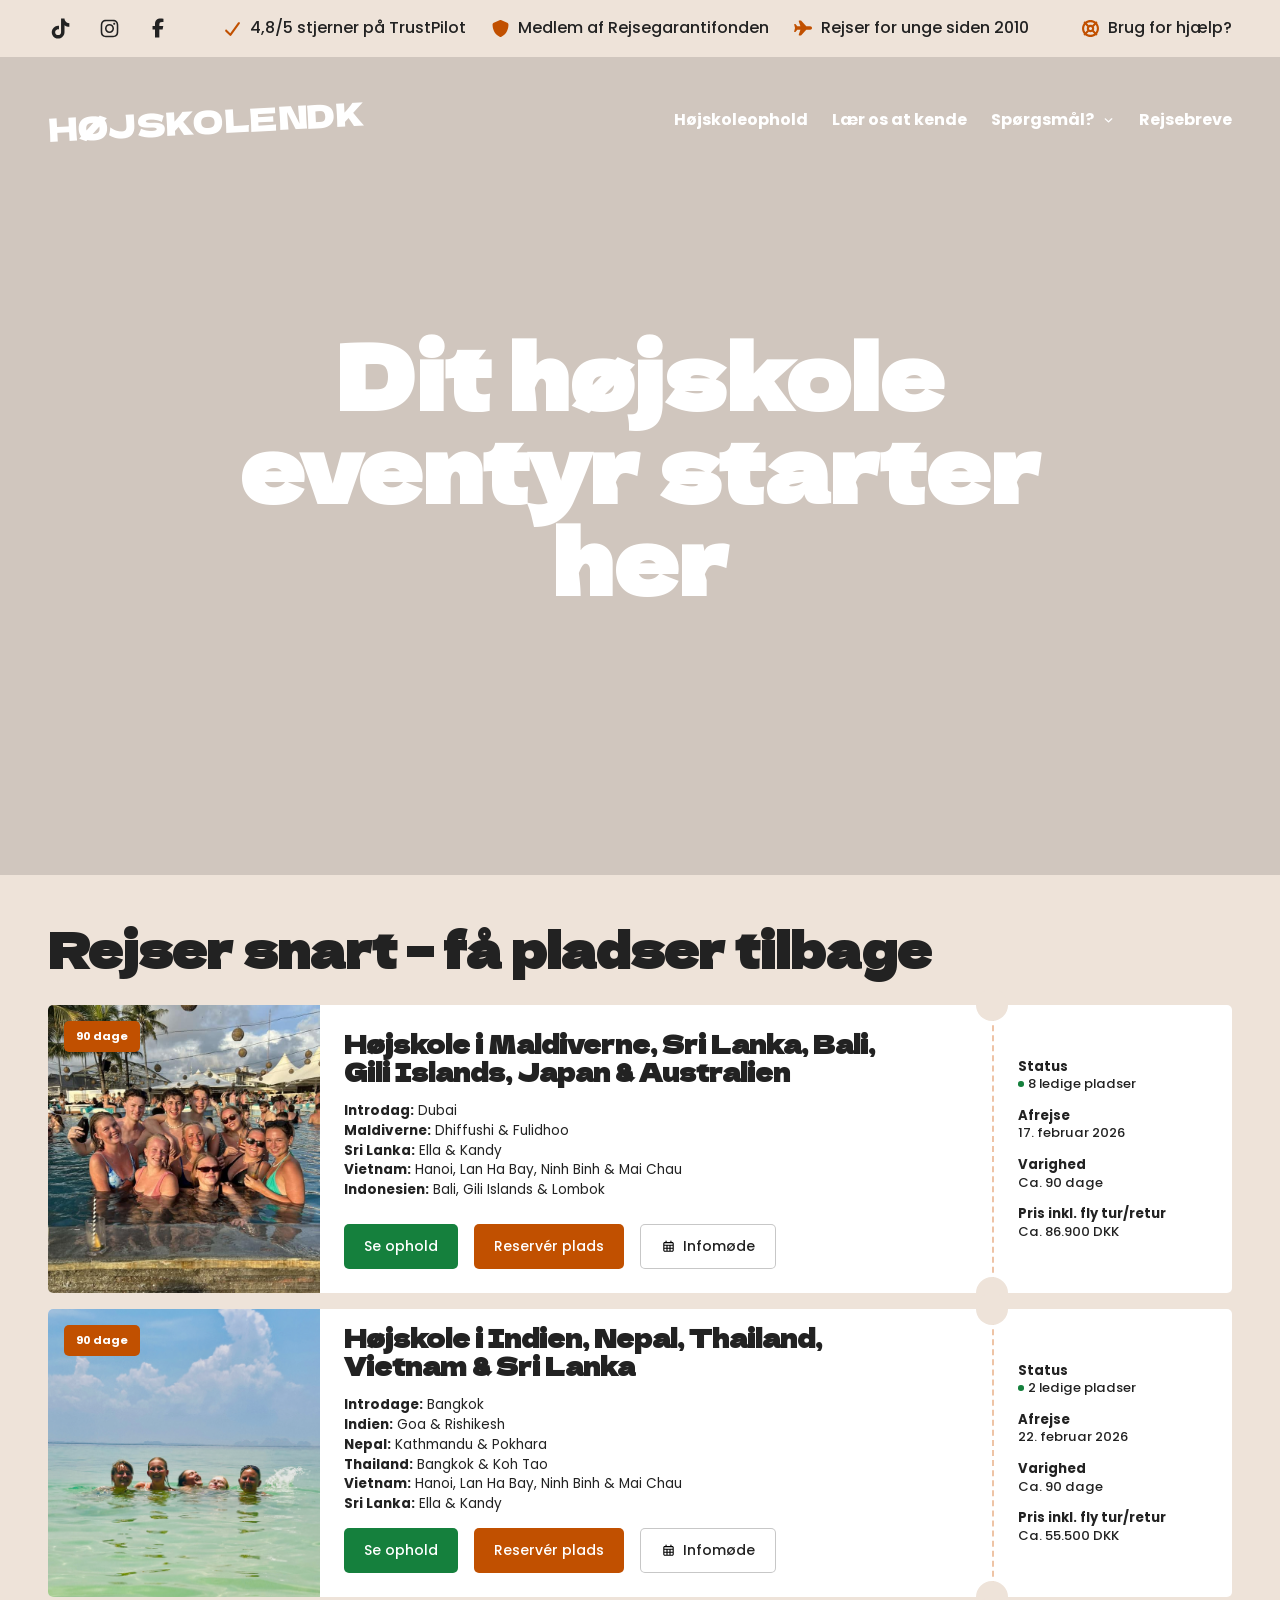
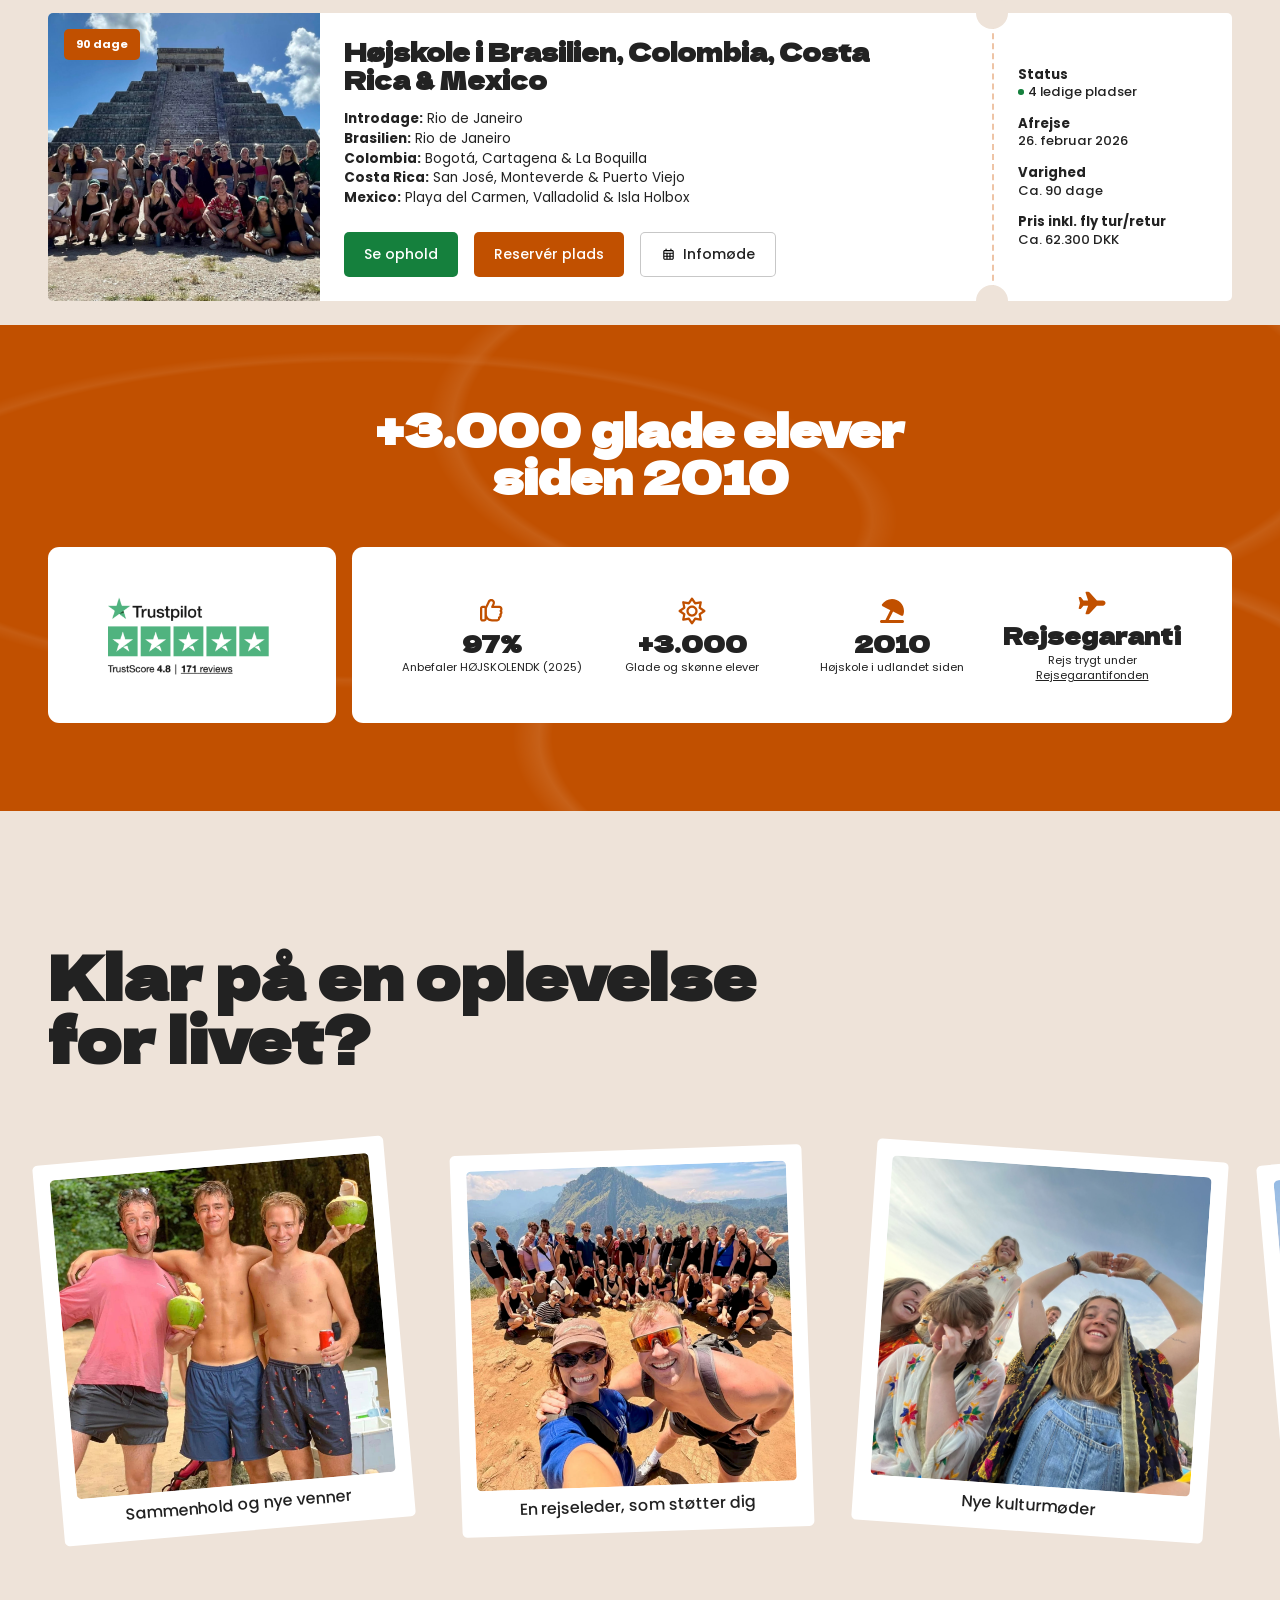
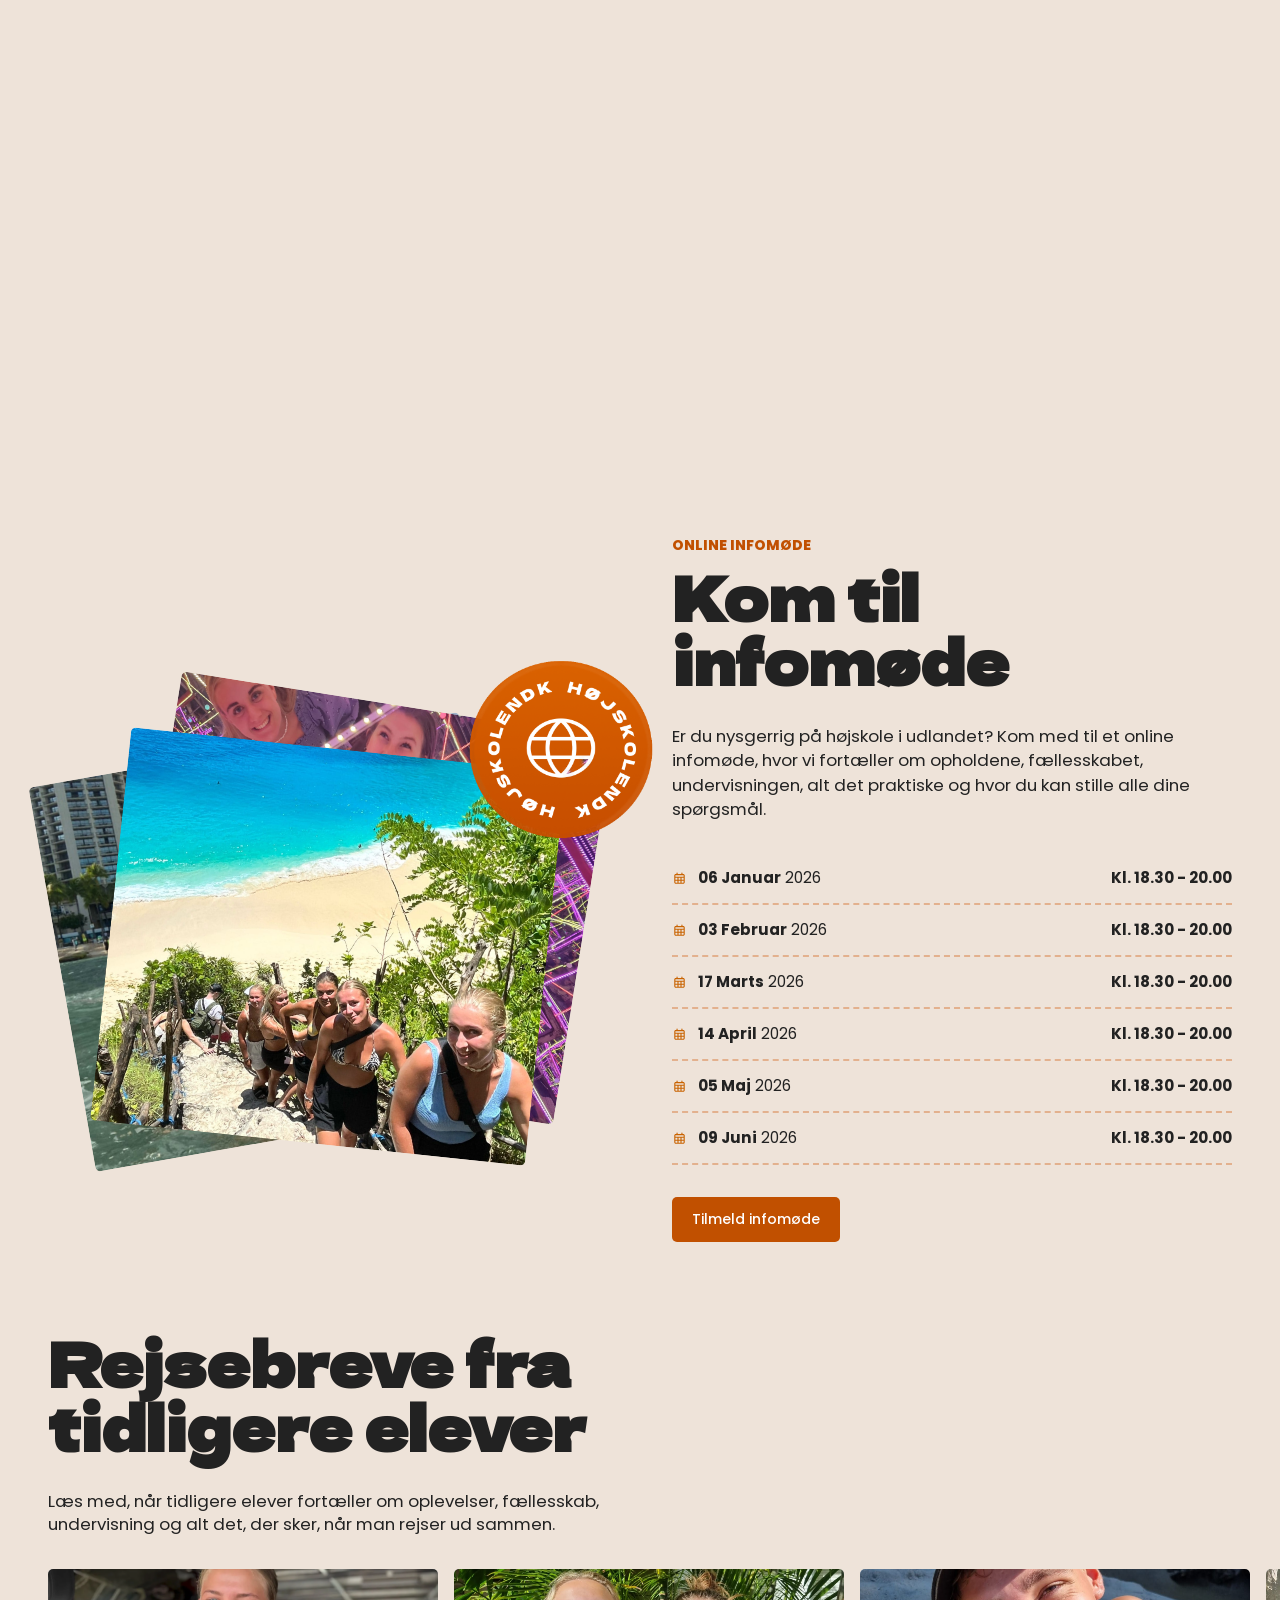
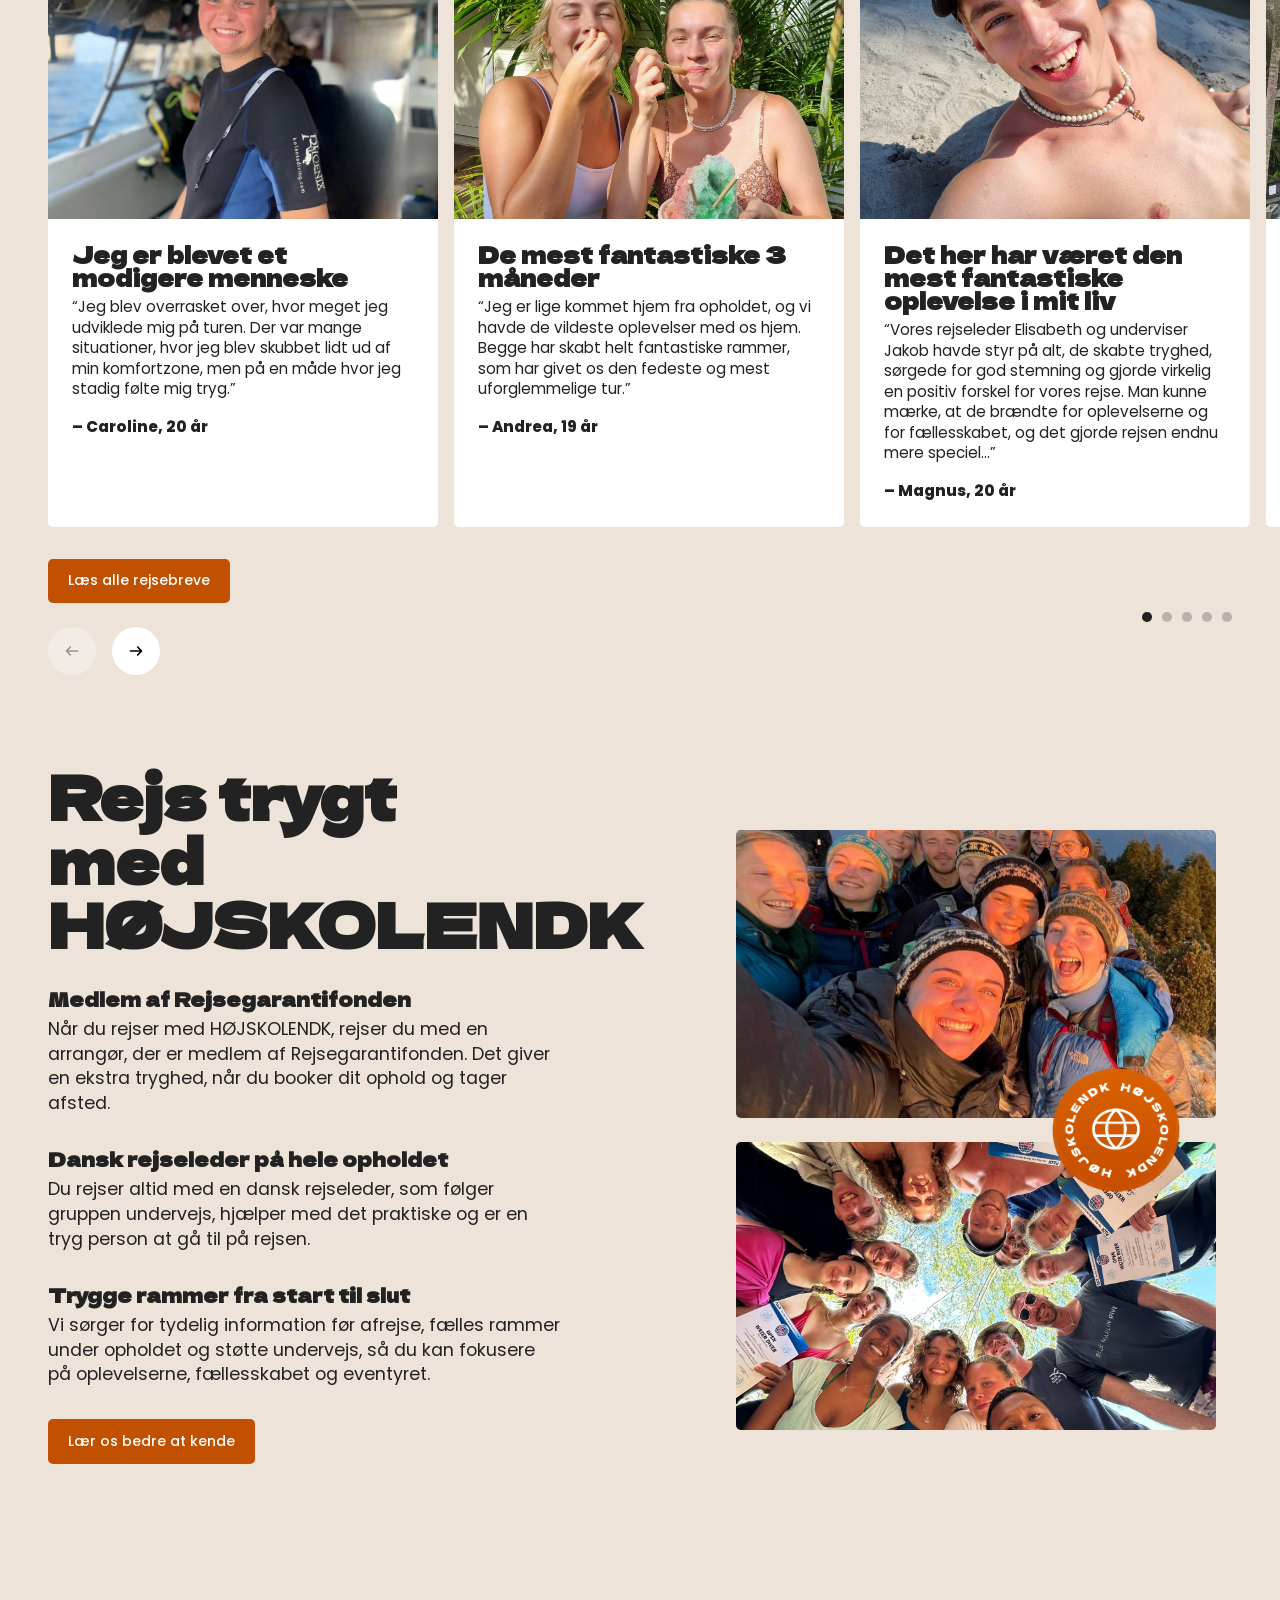
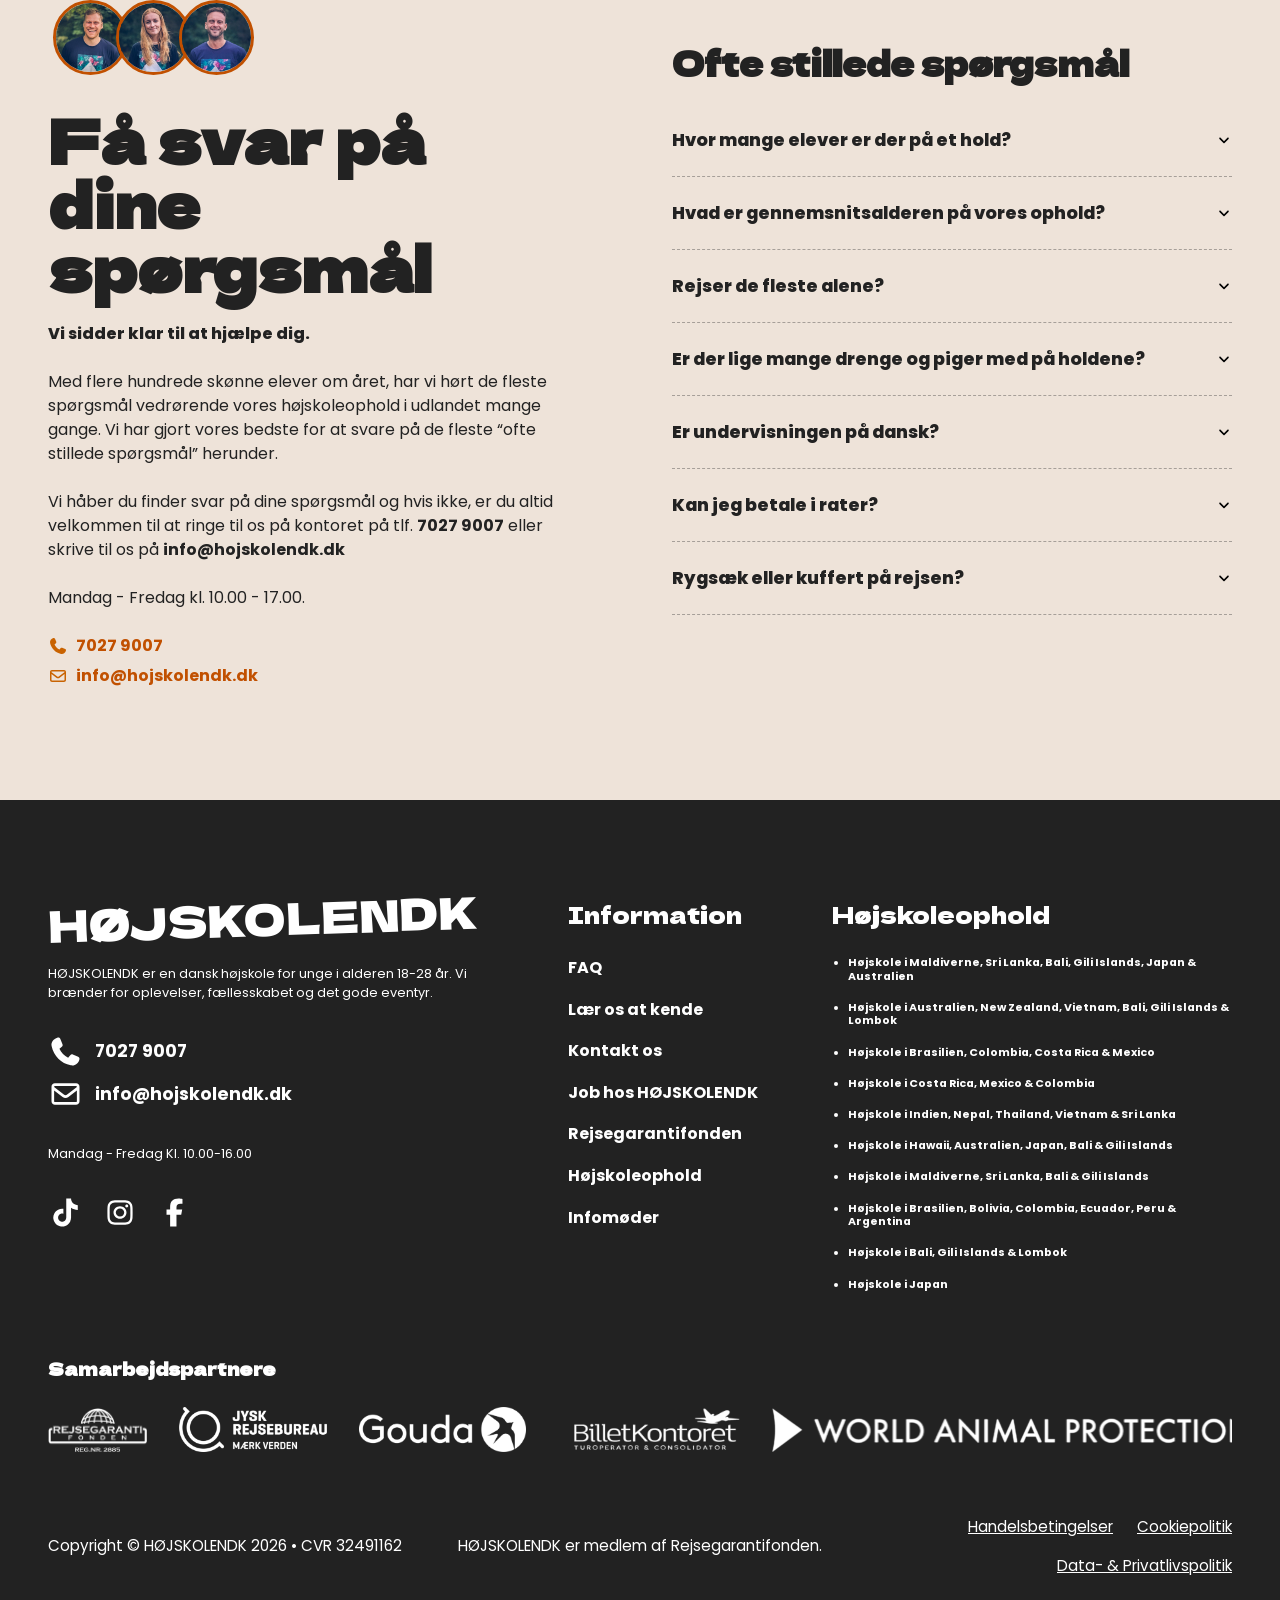
==== commit 60dd5cca: "rettelser" ====
--- a/Index.html
+++ b/Index.html
@@ -1,17 +1,22 @@
 <!DOCTYPE html>
-<html lang="en">
-  <head>
-    <meta charset="UTF-8" />
-    <meta name="viewport" content="width=device-width, initial-scale=1.0" />
-    <title>Document</title>
-    <link rel="stylesheet" href="./assets/css/base.css">
-    <link rel="stylesheet" href="./assets/css/header.css">
-    <link rel="stylesheet" href="./assets/css/komponenter.css">
-    <link rel="stylesheet" href="./assets/css/forside.css">
-    <link rel="stylesheet" href="./assets/css/footer.css">
-    
-    <script src="./assets/js/app.js" defer></script>
-  </head>
+<html lang="da">
+
+<head>
+  <meta charset="UTF-8">
+  <meta name="viewport" content="width=device-width, initial-scale=1.0">
+
+  <title>HØJSKOLENDK | Højskoleophold i udlandet</title>
+  <meta name="description"
+    content="Tag på højskoleophold i udlandet med HØJSKOLENDK. Oplev fællesskab, rejser, undervisning og personlig udvikling i trygge rammer.">
+
+  <link rel="stylesheet" href="./assets/css/base.css">
+  <link rel="stylesheet" href="./assets/css/header.css">
+  <link rel="stylesheet" href="./assets/css/komponenter.css">
+  <link rel="stylesheet" href="./assets/css/forside.css">
+  <link rel="stylesheet" href="./assets/css/footer.css">
+
+  <script src="./assets/js/app.js" defer></script>
+</head>
       <body>
         <div class="toplinje">
           <div class="container toplinje-indhold">
@@ -78,7 +83,7 @@
 
               <li class="navigation-punkt">
                 <a href="laes-os-at-kende.html" class="navigation-link"
-                  >Læs os at kende</a
+                  >Lær os at kende</a
                 >
               </li>
 
--- a/assets/css/base.css
+++ b/assets/css/base.css
@@ -10,7 +10,7 @@
 
 :root {
     --farve-baggrund: #eee3d9;
-    --farve-orange: #ce5501;
+    --farve-orange: #c15000;
     --farve-groen: #15803d;
     --farve-groen-transparent: rgba(21, 128, 61, 0.25);
     --farve-moerk: #222222;
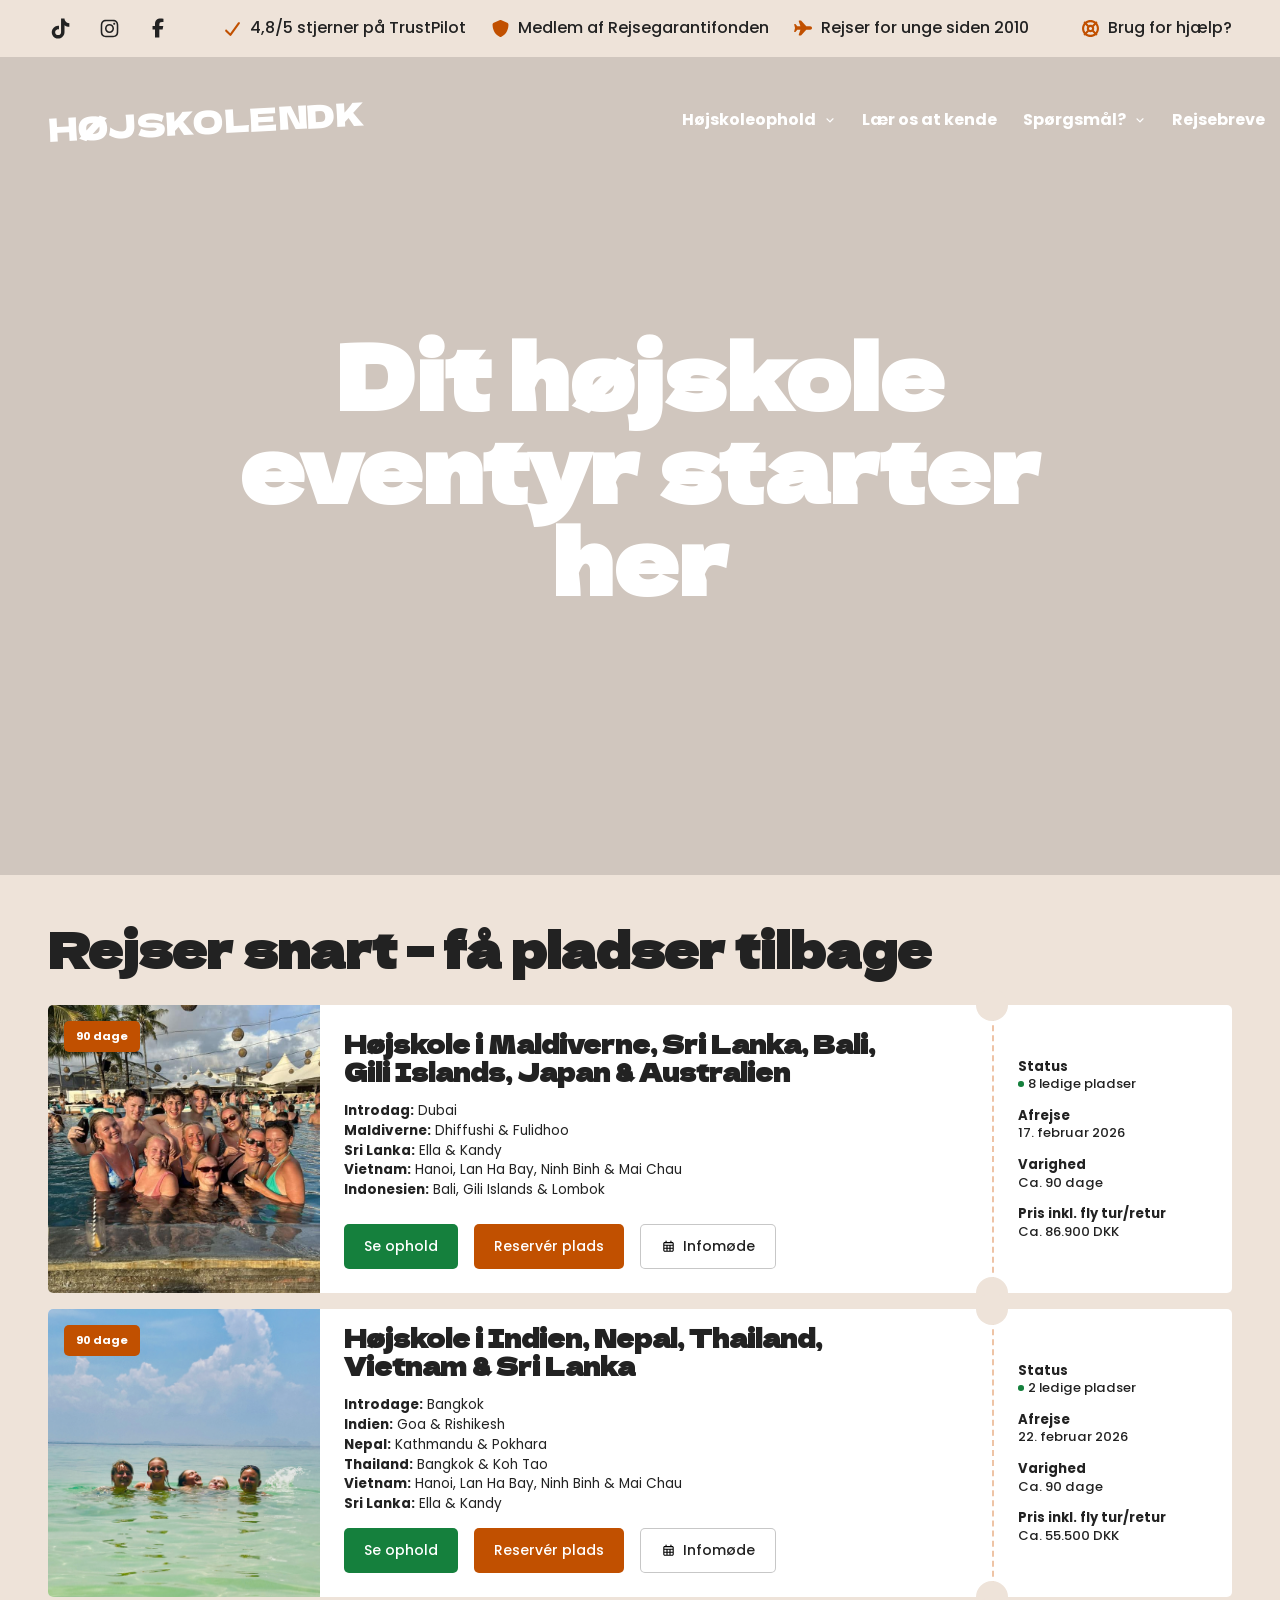
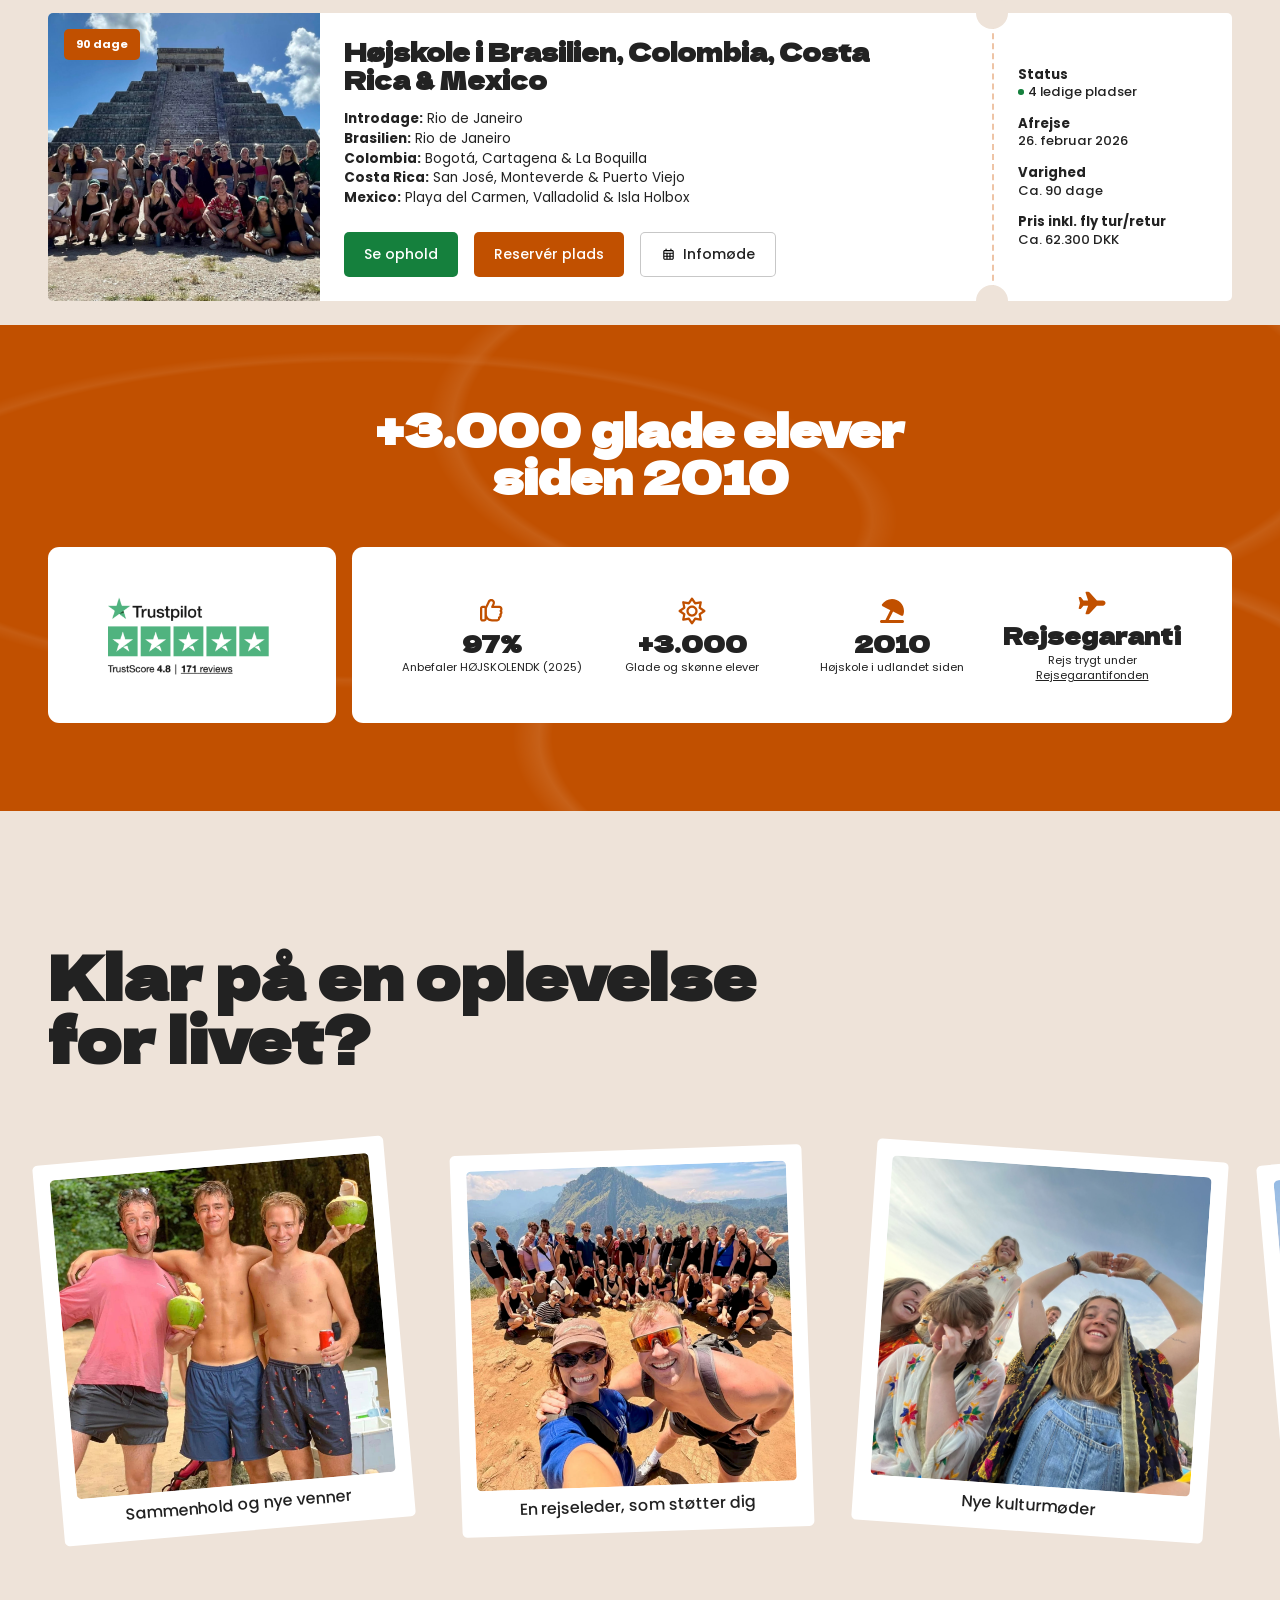
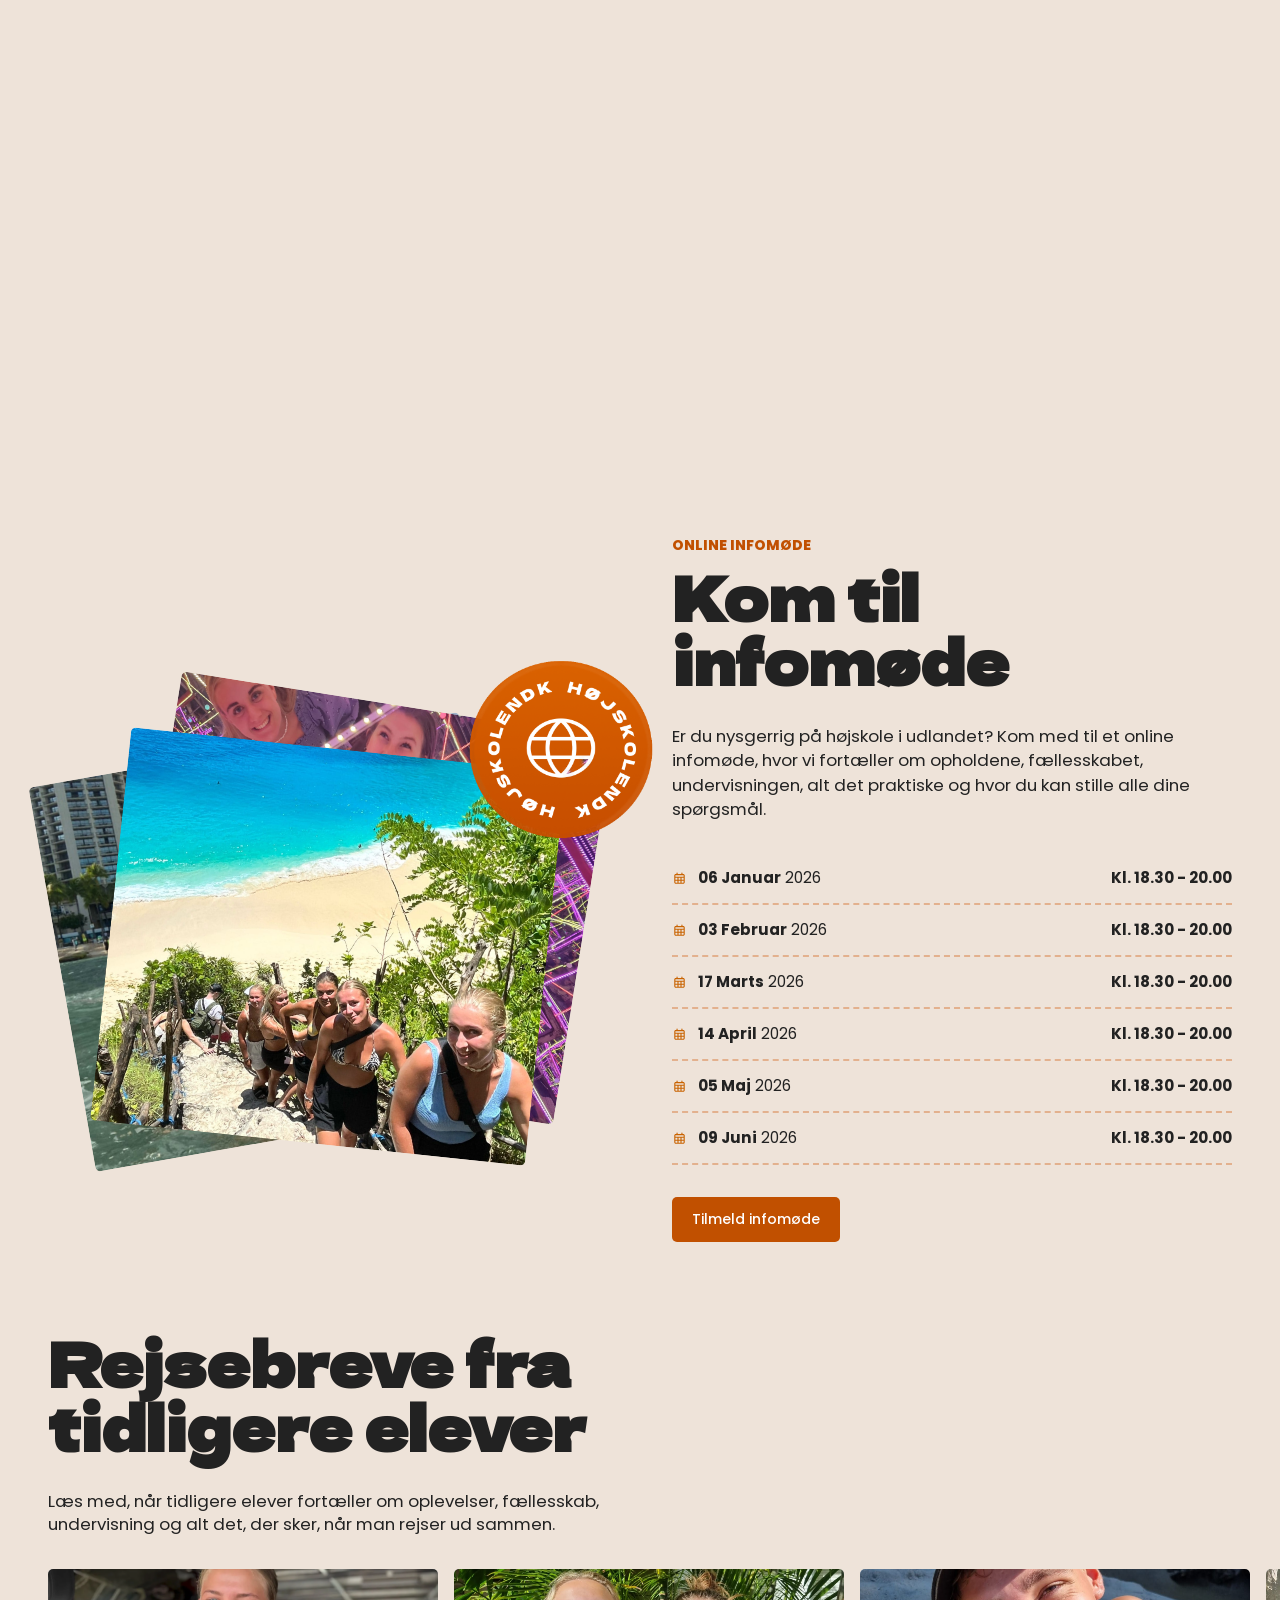
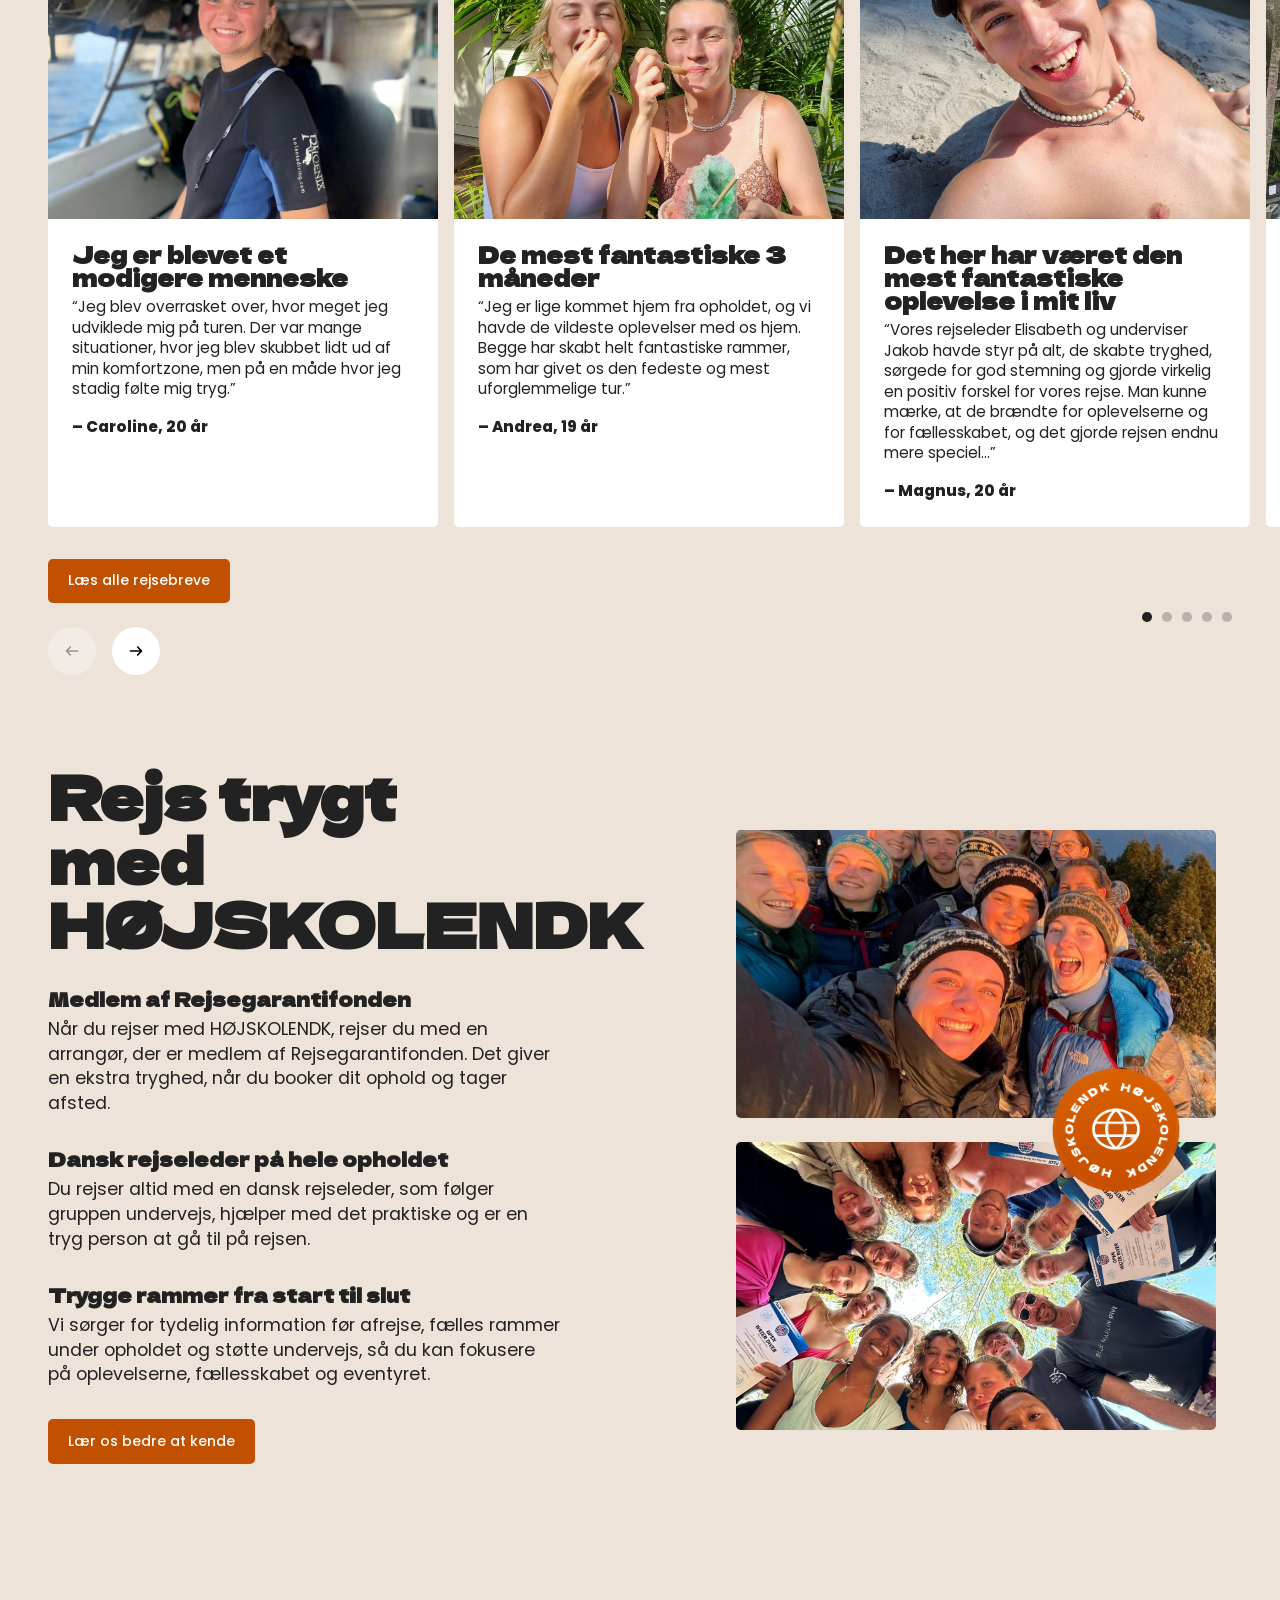
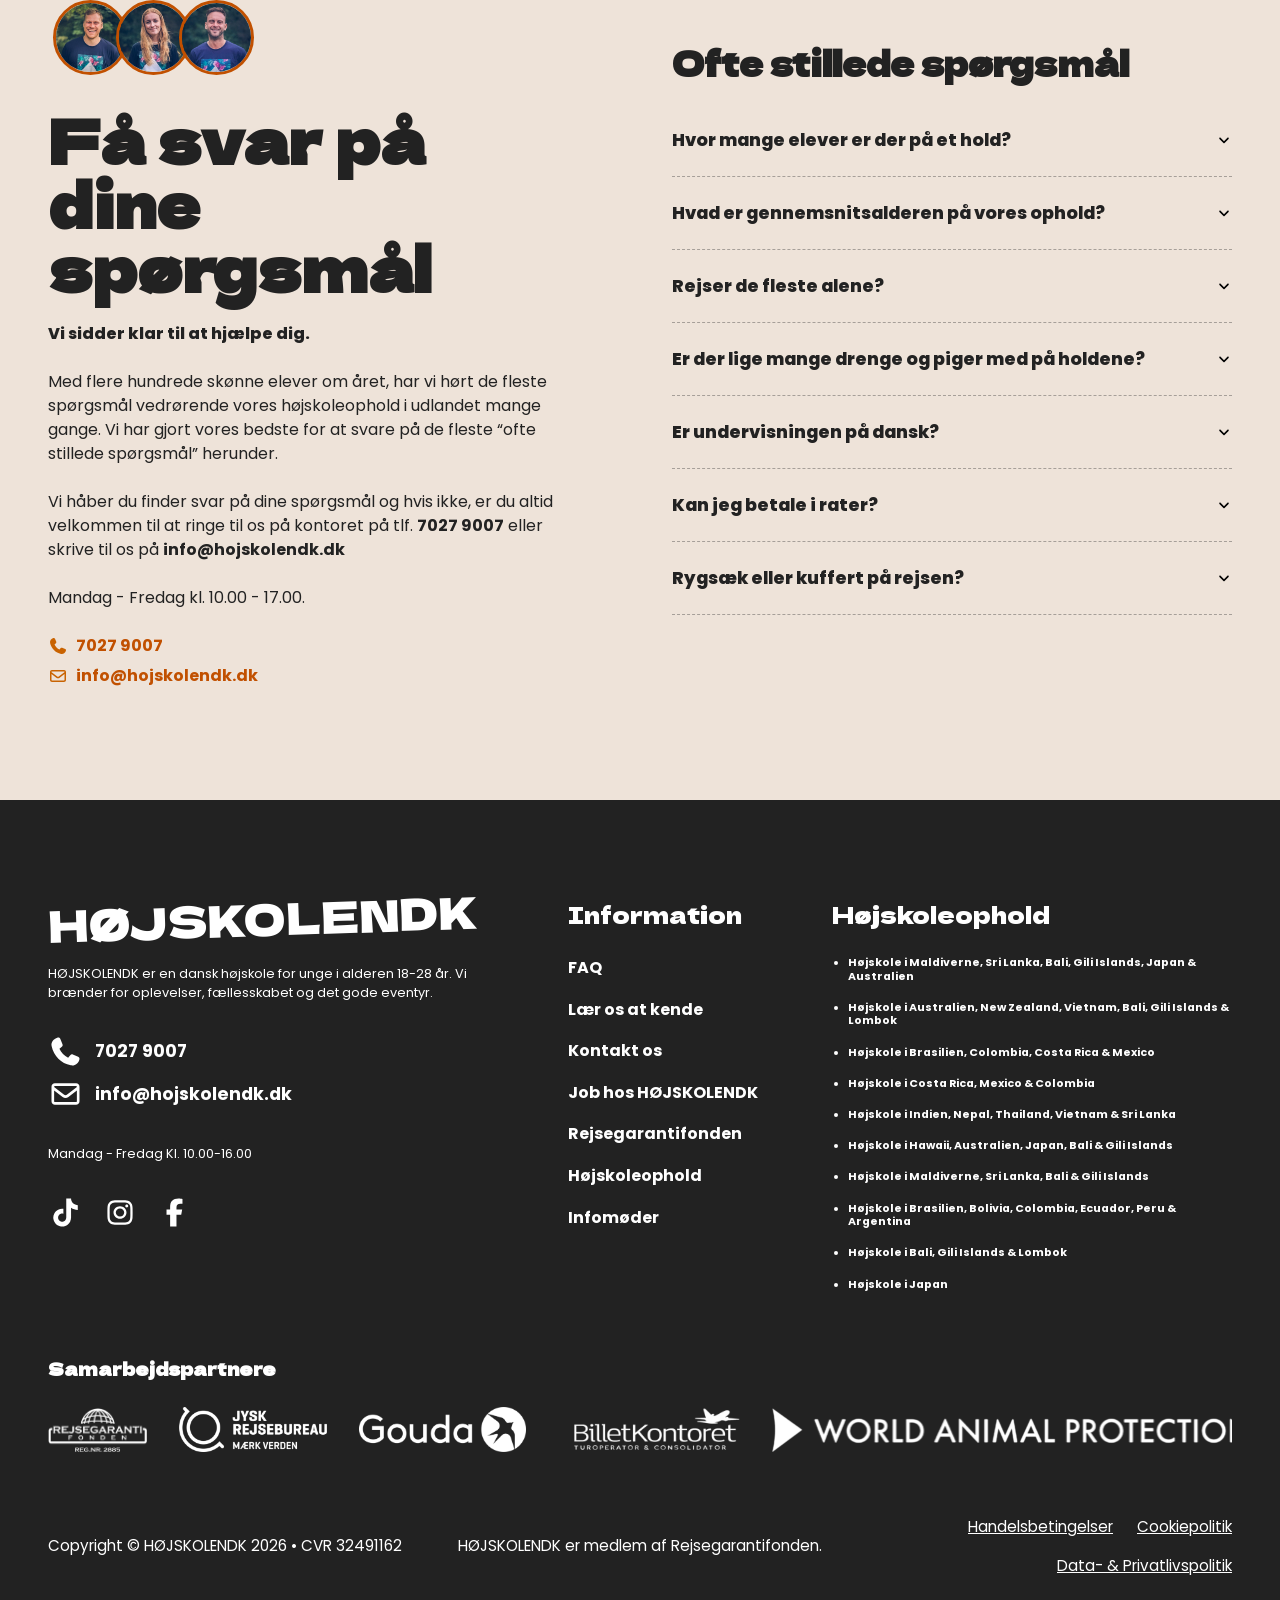
==== commit f0e50ec9: "Fik dropdown til at virke, men nu crasher video" ====
--- a/Index.html
+++ b/Index.html
@@ -75,11 +75,116 @@
             <ul class="navigation-liste">
             
 
-              <li class="navigation-punkt">
-                <a href="hojskoleophold.html" class="navigation-link"
-                  >Højskoleophold</a
-                >
-              </li>
+            <li class="navigation-punkt navigation-punkt-dropdown navigation-punkt-stor">
+              <button class="navigation-dropdown-knap js-dropdown-knap" type="button" aria-expanded="false">
+                Højskoleophold
+                <img src="assets/icons/angle-down-solid-full.svg" alt="" class="navigation-dropdown-ikon" />
+              </button>
+            
+              <div class="navigation-stormenu">
+                <div class="navigation-stormenu-indhold">
+                  <div class="navigation-stormenu-gruppe">
+                    <h3 class="navigation-stormenu-titel">Korte ophold</h3>
+                    <p class="navigation-stormenu-tekst">
+                      Find ruter med ophold på cirka 1 måned.
+                    </p>
+            
+                    <ul class="navigation-stormenu-liste">
+                      <li>
+                        <a href="hojskoleophold.html" class="navigation-stormenu-link">
+                          Bali, Gili Islands & Lombok
+                        </a>
+                      </li>
+                      <li>
+                        <a href="hojskoleophold.html" class="navigation-stormenu-link">
+                          Japan
+                        </a>
+                      </li>
+                      <li>
+                        <a href="hojskoleophold.html" class="navigation-stormenu-link">
+                          Brasilien, Ecuador & Amazonas
+                        </a>
+                      </li>
+                      <li>
+                        <a href="hojskoleophold.html" class="navigation-stormenu-link">
+                          Brasilien, Argentina, Peru, Ecuador & Galapagos
+                        </a>
+                      </li>
+                    </ul>
+                  </div>
+            
+                  <div class="navigation-stormenu-gruppe">
+                    <h3 class="navigation-stormenu-titel">Mellemlange ophold</h3>
+                    <p class="navigation-stormenu-tekst">
+                      Se ruter med ophold på 1,5 til 2 måneder.
+                    </p>
+            
+                    <ul class="navigation-stormenu-liste">
+                      <li>
+                        <a href="hojskoleophold.html" class="navigation-stormenu-link">
+                          Brasilien, Argentina, Peru, Ecuador & Galapagos
+                        </a>
+                      </li>
+                      <li>
+                        <a href="hojskoleophold.html" class="navigation-stormenu-link">
+                          Sydkorea, Japan, Bali, Gili Islands & Lombok
+                        </a>
+                      </li>
+                      <li>
+                        <a href="hojskoleophold.html" class="navigation-stormenu-link">
+                          Sydkorea & Japan
+                        </a>
+                      </li>
+                      <li>
+                        <a href="hojskoleophold.html" class="navigation-stormenu-link">
+                          Australien, Japan, Bali, Gili Islands & Lombok
+                        </a>
+                      </li>
+                      <li>
+                        <a href="hojskoleophold.html" class="navigation-stormenu-link">
+                          Maldiverne, Sri Lanka, Bali, Gili Islands & Lombok
+                        </a>
+                      </li>
+                      <li>
+                        <a href="hojskoleophold.html" class="navigation-stormenu-link">
+                          Brasilien, Colombia, Costa Rica & Mexico
+                        </a>
+                      </li>
+                    </ul>
+                  </div>
+            
+                  <div class="navigation-stormenu-gruppe">
+                    <h3 class="navigation-stormenu-titel">Lange ophold</h3>
+                    <p class="navigation-stormenu-tekst">
+                      Udforsk ruter med ophold på cirka 3 måneder.
+                    </p>
+            
+                    <ul class="navigation-stormenu-liste">
+                      <li>
+                        <a href="hojskoleophold.html" class="navigation-stormenu-link">
+                          Brasilien, Bolivia, Colombia, Ecuador, Peru & Argentina
+                        </a>
+                      </li>
+                      <li>
+                        <a href="hojskoleophold.html" class="navigation-stormenu-link">
+                          Maldiverne, Sri Lanka, Bali, Gili Islands, Japan & Australien
+                        </a>
+                      </li>
+                      <li>
+                        <a href="hojskoleophold.html" class="navigation-stormenu-link">
+                          Indien, Nepal, Thailand, Vietnam & Sri Lanka
+                        </a>
+                      </li>
+                      <li>
+                        <a href="hojskoleophold.html" class="navigation-stormenu-link">
+                          Australien, New Zealand, Vietnam, Bali, Gili Islands & Lombok
+                        </a>
+                      </li>
+                    </ul>
+                  </div>
+                </div>
+              </div>
+            </li>
 
               <li class="navigation-punkt">
                 <a href="laes-os-at-kende.html" class="navigation-link"
--- a/assets/css/header.css
+++ b/assets/css/header.css
@@ -10,14 +10,13 @@
 billeder i HTML'en og gør ikonerne lettere at styre.
 */
 
-
 /* TOPLINJE */
 
 .toplinje {
-    position: relative;
-    z-index: 20;
-    padding-block: var(--afstand-xs);
-    background-color: var(--farve-baggrund);
+  position: relative;
+  z-index: 20;
+  padding-block: var(--afstand-xs);
+  background-color: var(--farve-baggrund);
 }
 
 .toplinje-indhold,
@@ -25,28 +24,27 @@
 .toplinje-punkt,
 .toplinje-hjaelp,
 .toplinje-social-link {
-    display: flex;
-    align-items: center;
+  display: flex;
+  align-items: center;
 }
 
 .toplinje-indhold,
 .toplinje-info {
-    justify-content: center;
+  justify-content: center;
 }
 
 .toplinje-sociale,
 .toplinje-hjaelp,
 .toplinje-punkt-desktop {
-    display: none;
+  display: none;
 }
 
 .toplinje-punkt,
 .toplinje-hjaelp {
-    gap: 0.45rem;
-    font-weight: 500;
-    text-decoration: none;
-}
-
+  gap: 0.45rem;
+  font-weight: 500;
+  text-decoration: none;
+}
 
 /* TOPLINJE-IKONER */
 
@@ -56,73 +54,71 @@
 */
 
 .toplinje-ikon {
-    flex: 0 0 auto;
-    width: 1rem;
-    height: 1rem;
-    background-color: var(--farve-orange);
-    -webkit-mask: var(--ikon) center / contain no-repeat;
-    mask: var(--ikon) center / contain no-repeat;
+  flex: 0 0 auto;
+  width: 1rem;
+  height: 1rem;
+  background-color: var(--farve-orange);
+  -webkit-mask: var(--ikon) center / contain no-repeat;
+  mask: var(--ikon) center / contain no-repeat;
 }
 
 .toplinje-social-link .toplinje-ikon {
-    background-color: var(--farve-moerk);
+  background-color: var(--farve-moerk);
 }
 
 .toplinje-ikon-check {
-    --ikon: url("../icons/check-solid-full.svg");
+  --ikon: url("../icons/check-solid-full.svg");
 }
 
 .toplinje-ikon-fly {
-    --ikon: url("../icons/plane-solid-full.svg");
+  --ikon: url("../icons/plane-solid-full.svg");
 }
 
 .toplinje-ikon-skjold {
-    --ikon: url("../icons/shield-solid-full.svg");
+  --ikon: url("../icons/shield-solid-full.svg");
 }
 
 .toplinje-ikon-hjaelp {
-    --ikon: url("../icons/life-ring-solid-full.svg");
+  --ikon: url("../icons/life-ring-solid-full.svg");
 }
 
 .toplinje-ikon-tiktok {
-    --ikon: url("../icons/tiktok-brands-solid-full.svg");
+  --ikon: url("../icons/tiktok-brands-solid-full.svg");
 }
 
 .toplinje-ikon-instagram {
-    --ikon: url("../icons/instagram-brands-solid-full.svg");
+  --ikon: url("../icons/instagram-brands-solid-full.svg");
 }
 
 .toplinje-ikon-facebook {
-    --ikon: url("../icons/facebook-f-brands-solid-full.svg");
-}
-
+  --ikon: url("../icons/facebook-f-brands-solid-full.svg");
+}
 
 /* HEADER */
 
 .side-header {
-    position: absolute;
-    top: 2.5rem;
-    left: 0;
-    z-index: 30;
-    display: flex;
-    align-items: center;
-    justify-content: space-between;
-    width: 100%;
-    padding: var(--afstand-m) var(--side-padding);
+  position: absolute;
+  top: 2.5rem;
+  left: 0;
+  z-index: 30;
+  display: flex;
+  align-items: center;
+  justify-content: space-between;
+  width: 100%;
+  padding: var(--afstand-m) var(--side-padding);
 }
 
 .logo {
-    position: relative;
-    z-index: 40;
-    display: inline-block;
-    color: var(--farve-hvid);
-    font-family: var(--font-overskrift);
-    font-size: 1.9rem;
-    letter-spacing: 0.02em;
-    text-decoration: none;
-    transform: rotate(-3deg);
-}
-
+  position: relative;
+  z-index: 40;
+  display: inline-block;
+  color: var(--farve-hvid);
+  font-family: var(--font-overskrift);
+  font-size: 1.9rem;
+  letter-spacing: 0.02em;
+  text-decoration: none;
+  transform: rotate(-3deg);
+}
 
 /* BURGER */
 
@@ -132,40 +128,41 @@
 */
 
 .menu-knap {
-    position: relative;
-    z-index: 40;
-    display: flex;
-    flex-direction: column;
-    justify-content: space-between;
-    width: 2rem;
-    height: 1.6rem;
-    border: 0;
-    background: none;
-    cursor: pointer;
+  position: relative;
+  z-index: 40;
+  display: flex;
+  flex-direction: column;
+  justify-content: space-between;
+  width: 2rem;
+  height: 1.6rem;
+  border: 0;
+  background: none;
+  cursor: pointer;
 }
 
 .menu-linje {
-    display: block;
-    width: 100%;
-    height: 0.2rem;
-    border-radius: 999px;
-    background-color: var(--farve-hvid);
-    transform-origin: center;
-    transition: transform 0.35s ease, opacity 0.2s ease;
+  display: block;
+  width: 100%;
+  height: 0.2rem;
+  border-radius: 999px;
+  background-color: var(--farve-hvid);
+  transform-origin: center;
+  transition:
+    transform 0.35s ease,
+    opacity 0.2s ease;
 }
 
 .menu-knap.er-aaben .menu-linje:nth-child(1) {
-    transform: translateY(0.7rem) rotate(45deg);
+  transform: translateY(0.7rem) rotate(45deg);
 }
 
 .menu-knap.er-aaben .menu-linje:nth-child(2) {
-    opacity: 0;
+  opacity: 0;
 }
 
 .menu-knap.er-aaben .menu-linje:nth-child(3) {
-    transform: translateY(-0.7rem) rotate(-45deg);
-}
-
+  transform: translateY(-0.7rem) rotate(-45deg);
+}
 
 /* MOBILNAVIGATION */
 
@@ -176,80 +173,85 @@
 */
 
 .navigation {
-    position: fixed;
-    inset: 0;
-    z-index: 25;
-    display: flex;
-    align-items: center;
-    justify-content: center;
-    background-color: var(--farve-moerk);
-    clip-path: circle(0% at calc(100% - 2.5rem) 6.5rem);
-    pointer-events: none;
-    transition: clip-path 0.7s cubic-bezier(0.77, 0, 0.175, 1);
+  position: fixed;
+  inset: 0;
+  z-index: 25;
+  display: flex;
+  align-items: flex-start;
+  justify-content: center;
+  padding: 12rem var(--side-padding) 3rem;
+  overflow-y: auto;
+  background-color: var(--farve-moerk);
+  clip-path: circle(0% at calc(100% - 2.5rem) 6.5rem);
+  pointer-events: none;
+  transition: clip-path 0.7s cubic-bezier(0.77, 0, 0.175, 1);
 }
 
 .navigation.er-aaben {
-    clip-path: circle(150% at calc(100% - 2.5rem) 6.5rem);
-    pointer-events: auto;
+  clip-path: circle(150% at calc(100% - 2.5rem) 6.5rem);
+  pointer-events: auto;
 }
 
 .navigation-liste,
 .navigation-dropdown {
-    display: flex;
-    flex-direction: column;
-    list-style: none;
+  display: flex;
+  flex-direction: column;
+  list-style: none;
 }
 
 .navigation-liste {
-    gap: var(--afstand-m);
-    text-align: center;
+  width: 100%;
+  max-width: 34rem;
+  gap: var(--afstand-m);
+  text-align: center;
 }
 
 .navigation-punkt {
-    opacity: 0;
-    transform: translateY(1.5rem);
-    transition: opacity 0.45s ease, transform 0.45s ease;
+  opacity: 0;
+  transform: translateY(1.5rem);
+  transition:
+    opacity 0.45s ease,
+    transform 0.45s ease;
 }
 
 .navigation.er-aaben .navigation-punkt {
-    opacity: 1;
-    transform: translateY(0);
+  opacity: 1;
+  transform: translateY(0);
 }
 
 .navigation-link,
 .navigation-dropdown-knap,
 .navigation-dropdown-link {
-    color: var(--farve-hvid);
-    font-family: var(--font-overskrift);
-    text-decoration: none;
+  color: var(--farve-hvid);
+  font-family: var(--font-overskrift);
+  text-decoration: none;
 }
 
 .navigation-link,
 .navigation-dropdown-knap {
-    font-size: var(--tekst-sektion);
+  font-size: var(--tekst-sektion);
 }
 
 .navigation-dropdown-knap {
-    display: inline-flex;
-    align-items: center;
-    justify-content: center;
-    gap: var(--afstand-xs);
-    border: 0;
-    background: none;
-    cursor: pointer;
+  display: inline-flex;
+  align-items: center;
+  justify-content: center;
+  gap: var(--afstand-xs);
+  border: 0;
+  background: none;
+  cursor: pointer;
 }
 
 .navigation-dropdown-ikon {
-    width: 2rem;
-    height: 2rem;
-    filter: brightness(0) invert(1);
-    transition: transform 0.3s ease;
+  width: 2rem;
+  height: 2rem;
+  filter: brightness(0) invert(1);
+  transition: transform 0.3s ease;
 }
 
 .navigation-punkt-dropdown.er-aaben .navigation-dropdown-ikon {
-    transform: rotate(180deg);
-}
-
+  transform: rotate(180deg);
+}
 
 /* DROPDOWN */
 
@@ -259,135 +261,249 @@
 */
 
 .navigation-dropdown {
-    max-height: 0;
-    gap: var(--afstand-s);
-    overflow: hidden;
-    transition: max-height 0.4s ease;
+  max-height: 0;
+  gap: var(--afstand-s);
+  overflow: hidden;
+  transition: max-height 0.4s ease;
 }
 
 .navigation-punkt-dropdown.er-aaben .navigation-dropdown {
-    max-height: 10rem;
-    margin-top: var(--afstand-s);
+  max-height: 10rem;
+  margin-top: var(--afstand-s);
 }
 
 .navigation-dropdown-link {
-    display: inline-block;
-    font-size: var(--tekst-mellem);
-    opacity: 0.8;
-}
-
+  display: inline-block;
+  font-size: var(--tekst-mellem);
+  opacity: 0.8;
+}
+
+/* STOR DROPDOWN TIL HØJSKOLEOPHOLD */
+
+.navigation-stormenu {
+  max-height: 0;
+  overflow: hidden;
+  text-align: left;
+  transition: max-height 0.4s ease;
+}
+
+.navigation-punkt-dropdown.er-aaben .navigation-stormenu {
+  max-height: 80rem;
+  margin-top: var(--afstand-s);
+}
+
+.navigation-stormenu-indhold {
+  display: grid;
+  gap: var(--afstand-m);
+  padding-top: var(--afstand-m);
+  border-top: 1px solid rgba(255, 255, 255, 0.2);
+}
+
+.navigation-stormenu-titel {
+  margin-bottom: 0.35rem;
+  color: var(--farve-hvid);
+  font-family: var(--font-overskrift);
+  font-size: var(--tekst-mellem);
+  line-height: 1.1;
+}
+
+.navigation-stormenu-tekst {
+  margin-bottom: var(--afstand-s);
+  color: var(--farve-hvid);
+  font-size: var(--tekst-lille);
+  line-height: 1.5;
+  opacity: 0.8;
+}
+
+.navigation-stormenu-liste {
+  display: grid;
+  gap: 0.75rem;
+  list-style: none;
+}
+
+.navigation-stormenu-link {
+  display: flex;
+  gap: 0.6rem;
+  color: var(--farve-hvid);
+  font-size: var(--tekst-lille);
+  font-weight: 700;
+  line-height: 1.35;
+  text-decoration: none;
+}
+
+.navigation-stormenu-link::before {
+  content: "";
+  flex: 0 0 auto;
+  width: 0.4rem;
+  height: 0.4rem;
+  margin-top: 0.45rem;
+  border-radius: 50%;
+  background-color: var(--farve-orange);
+}
 
 /* DESKTOP */
 
 @media (min-width: 900px) {
-    .toplinje {
-        padding-block: var(--afstand-s);
-    }
-
-    .toplinje-indhold {
-        justify-content: space-between;
-        gap: var(--afstand-m);
-    }
-
-    .toplinje-sociale,
-    .toplinje-hjaelp,
-    .toplinje-punkt-desktop {
-        display: flex;
-    }
-
-    .toplinje-sociale,
-    .toplinje-info {
-        gap: var(--afstand-m);
-    }
-
-    .toplinje-ikon {
-        width: 1.3rem;
-        height: 1.3rem;
-    }
-
-    .toplinje-social-link .toplinje-ikon {
-        width: 1.55rem;
-        height: 1.55rem;
-    }
-
-    .side-header {
-        top: 4.5rem;
-    }
-
-    .logo {
-        font-size: 2rem;
-    }
-
-    .menu-knap {
-        display: none;
-    }
-
-    .navigation {
-        position: static;
-        display: block;
-        background-color: transparent;
-        clip-path: none;
-        pointer-events: auto;
-        transition: none;
-    }
-
-    .navigation-liste {
-        flex-direction: row;
-        align-items: center;
-        gap: var(--afstand-m);
-        text-align: left;
-    }
-
-    .navigation-punkt {
-        position: relative;
-        opacity: 1;
-        transform: none;
-        transition: none;
-    }
-
-    .navigation-link,
-    .navigation-dropdown-knap {
-        font-family: var(--font-broedtekst);
-        font-size: var(--tekst-normal);
-        font-weight: 700;
-    }
-
-    .navigation-dropdown-ikon {
-        width: 0.8rem;
-        height: 0.8rem;
-    }
-
-    .navigation-dropdown {
-        position: absolute;
-        top: calc(100% + 1rem);
-        left: 0;
-        display: none;
-        min-width: 7rem;
-        max-height: none;
-        gap: 0;
-        border-radius: var(--radius);
-        background-color: var(--farve-hvid);
-        box-shadow: 0 0.2rem 1rem rgba(109, 109, 109, 0.367);
-    }
-
-    .navigation-punkt-dropdown.er-aaben .navigation-dropdown {
-        display: flex;
-        margin-top: 0;
-    }
-
-    .navigation-dropdown-link {
-        display: block;
-        width: 100%;
-        padding: 1.5rem;
-        color: var(--farve-moerk);
-        font-family: var(--font-broedtekst);
-        font-size: var(--tekst-lille);
-        font-weight: 600;
-        opacity: 1;
-        white-space: nowrap;
-    }
-
-    .navigation-dropdown-link:hover {
-        background-color: var(--farve-groen-transparent);
-    }
-}+  .toplinje {
+    padding-block: var(--afstand-s);
+  }
+
+  .toplinje-indhold {
+    justify-content: space-between;
+    gap: var(--afstand-m);
+  }
+
+  .toplinje-sociale,
+  .toplinje-hjaelp,
+  .toplinje-punkt-desktop {
+    display: flex;
+  }
+
+  .toplinje-sociale,
+  .toplinje-info {
+    gap: var(--afstand-m);
+  }
+
+  .toplinje-ikon {
+    width: 1.3rem;
+    height: 1.3rem;
+  }
+
+  .toplinje-social-link .toplinje-ikon {
+    width: 1.55rem;
+    height: 1.55rem;
+  }
+
+  .side-header {
+    top: 4.5rem;
+  }
+
+  .logo {
+    font-size: 2rem;
+  }
+
+  .menu-knap {
+    display: none;
+  }
+
+  .navigation {
+    position: static;
+    display: block;
+    padding: 0;
+    overflow: visible;
+    background-color: transparent;
+    clip-path: none;
+    pointer-events: auto;
+    transition: none;
+  }
+
+  .navigation-liste {
+    flex-direction: row;
+    align-items: center;
+    gap: var(--afstand-l);
+    text-align: left;
+  }
+
+  .navigation-punkt {
+    position: relative;
+    opacity: 1;
+    transform: none;
+    transition: none;
+  }
+
+  .navigation-link,
+  .navigation-dropdown-knap {
+    font-family: var(--font-broedtekst);
+    font-size: var(--tekst-normal);
+    font-weight: 700;
+    white-space: nowrap;
+  }
+
+  .navigation-dropdown-ikon {
+    width: 0.8rem;
+    height: 0.8rem;
+  }
+
+  .navigation-dropdown {
+    position: absolute;
+    top: calc(100% + 1rem);
+    left: 0;
+    z-index: 100;
+    display: none;
+    min-width: 7rem;
+    max-height: none;
+    gap: 0;
+    border-radius: var(--radius);
+    background-color: var(--farve-hvid);
+    box-shadow: 0 0.2rem 1rem rgba(109, 109, 109, 0.367);
+  }
+
+  .navigation-punkt-dropdown.er-aaben .navigation-dropdown {
+    display: flex;
+    margin-top: 0;
+  }
+
+  .navigation-dropdown-link {
+    display: block;
+    width: 100%;
+    padding: 1.5rem;
+    color: var(--farve-moerk);
+    font-family: var(--font-broedtekst);
+    font-size: var(--tekst-lille);
+    font-weight: 600;
+    opacity: 1;
+    white-space: nowrap;
+  }
+
+  .navigation-dropdown-link:hover {
+    background-color: var(--farve-groen-transparent);
+  }
+
+  .navigation-punkt-stor {
+    position: static;
+  }
+
+  .navigation-stormenu {
+    position: absolute;
+    top: calc(100% + -2rem);
+    left: var(--side-padding);
+    right: var(--side-padding);
+    display: none;
+    max-height: none;
+    margin-top: 0;
+    padding: 2.5rem;
+    overflow: visible;
+    border-radius: var(--radius);
+    background-color: var(--farve-hvid);
+    box-shadow: 0 0.2rem 1rem rgba(109, 109, 109, 0.367);
+  }
+
+  .navigation-punkt-dropdown.er-aaben .navigation-stormenu {
+    display: block;
+    margin-top: 0;
+  }
+
+  .navigation-stormenu-indhold {
+    grid-template-columns: repeat(3, 1fr);
+    gap: 3rem;
+    padding-top: 0;
+    border-top: 0;
+  }
+
+  .navigation-stormenu-titel {
+    color: var(--farve-moerk);
+  }
+
+  .navigation-stormenu-tekst {
+    color: var(--farve-moerk);
+    opacity: 0.85;
+  }
+
+  .navigation-stormenu-link {
+    color: var(--farve-moerk);
+  }
+
+  .navigation-stormenu-link:hover {
+    color: var(--farve-orange);
+  }
+}
--- a/assets/css/forside.css
+++ b/assets/css/forside.css
@@ -48,13 +48,17 @@
 }
 
 .hero-video {
+  z-index: 0;
+  display: block;
   width: 100%;
   height: 100%;
   object-fit: cover;
 }
 
 .hero-overlay {
+  z-index: 1;
   background: rgba(34, 34, 34, 0.15);
+  pointer-events: none;
 }
 
 .hero-indhold {
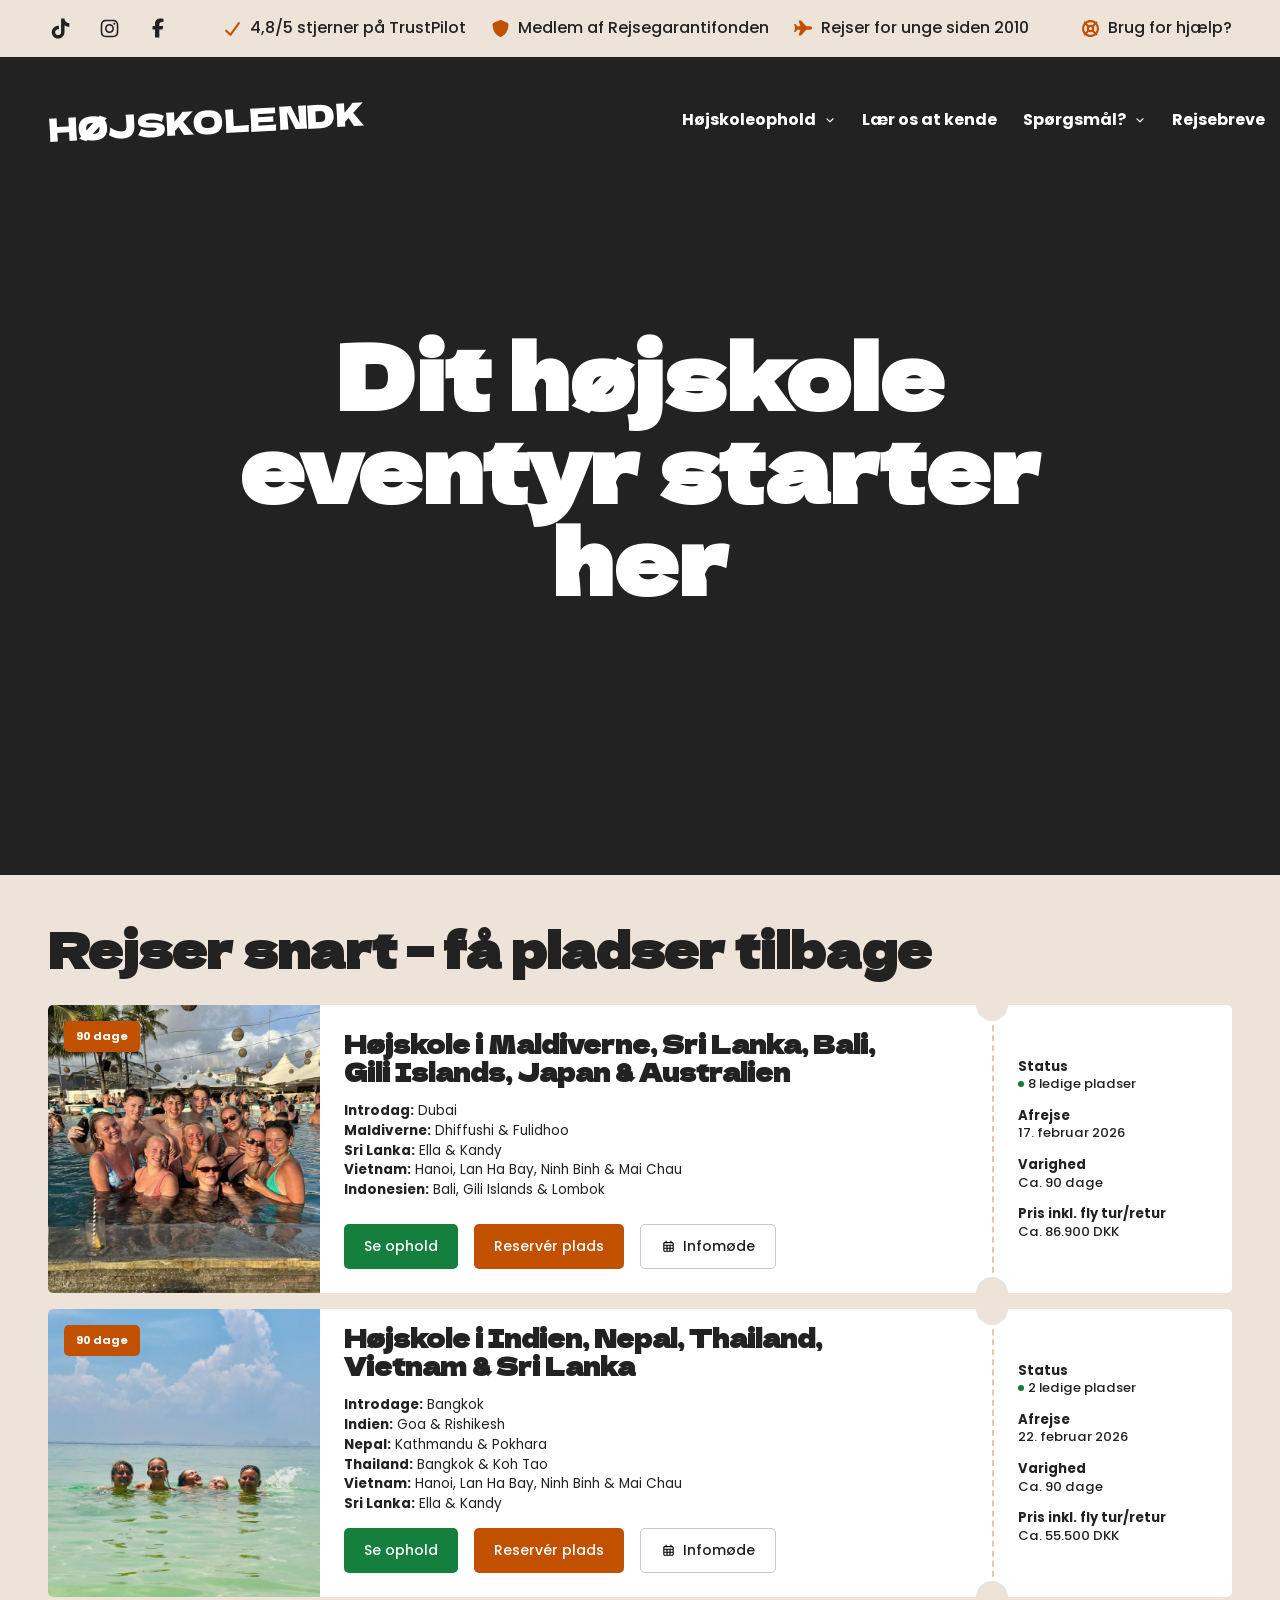
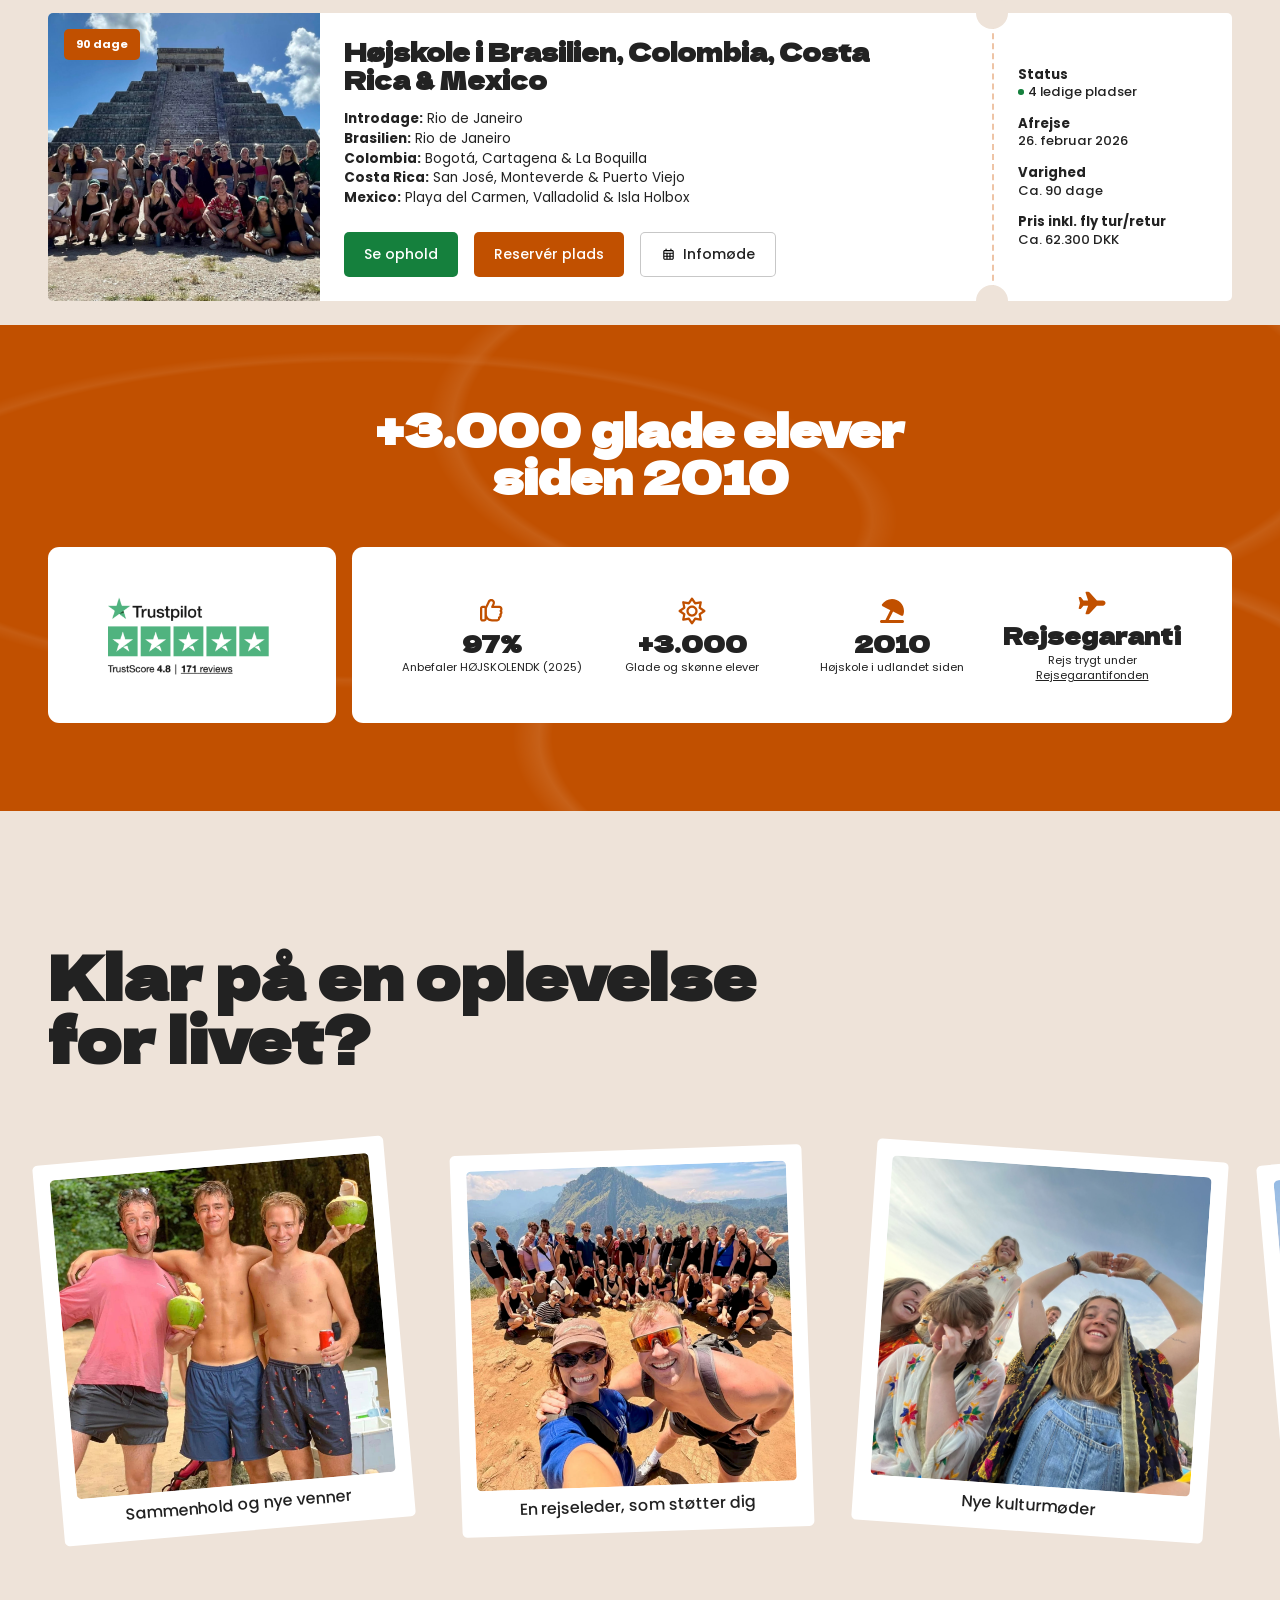
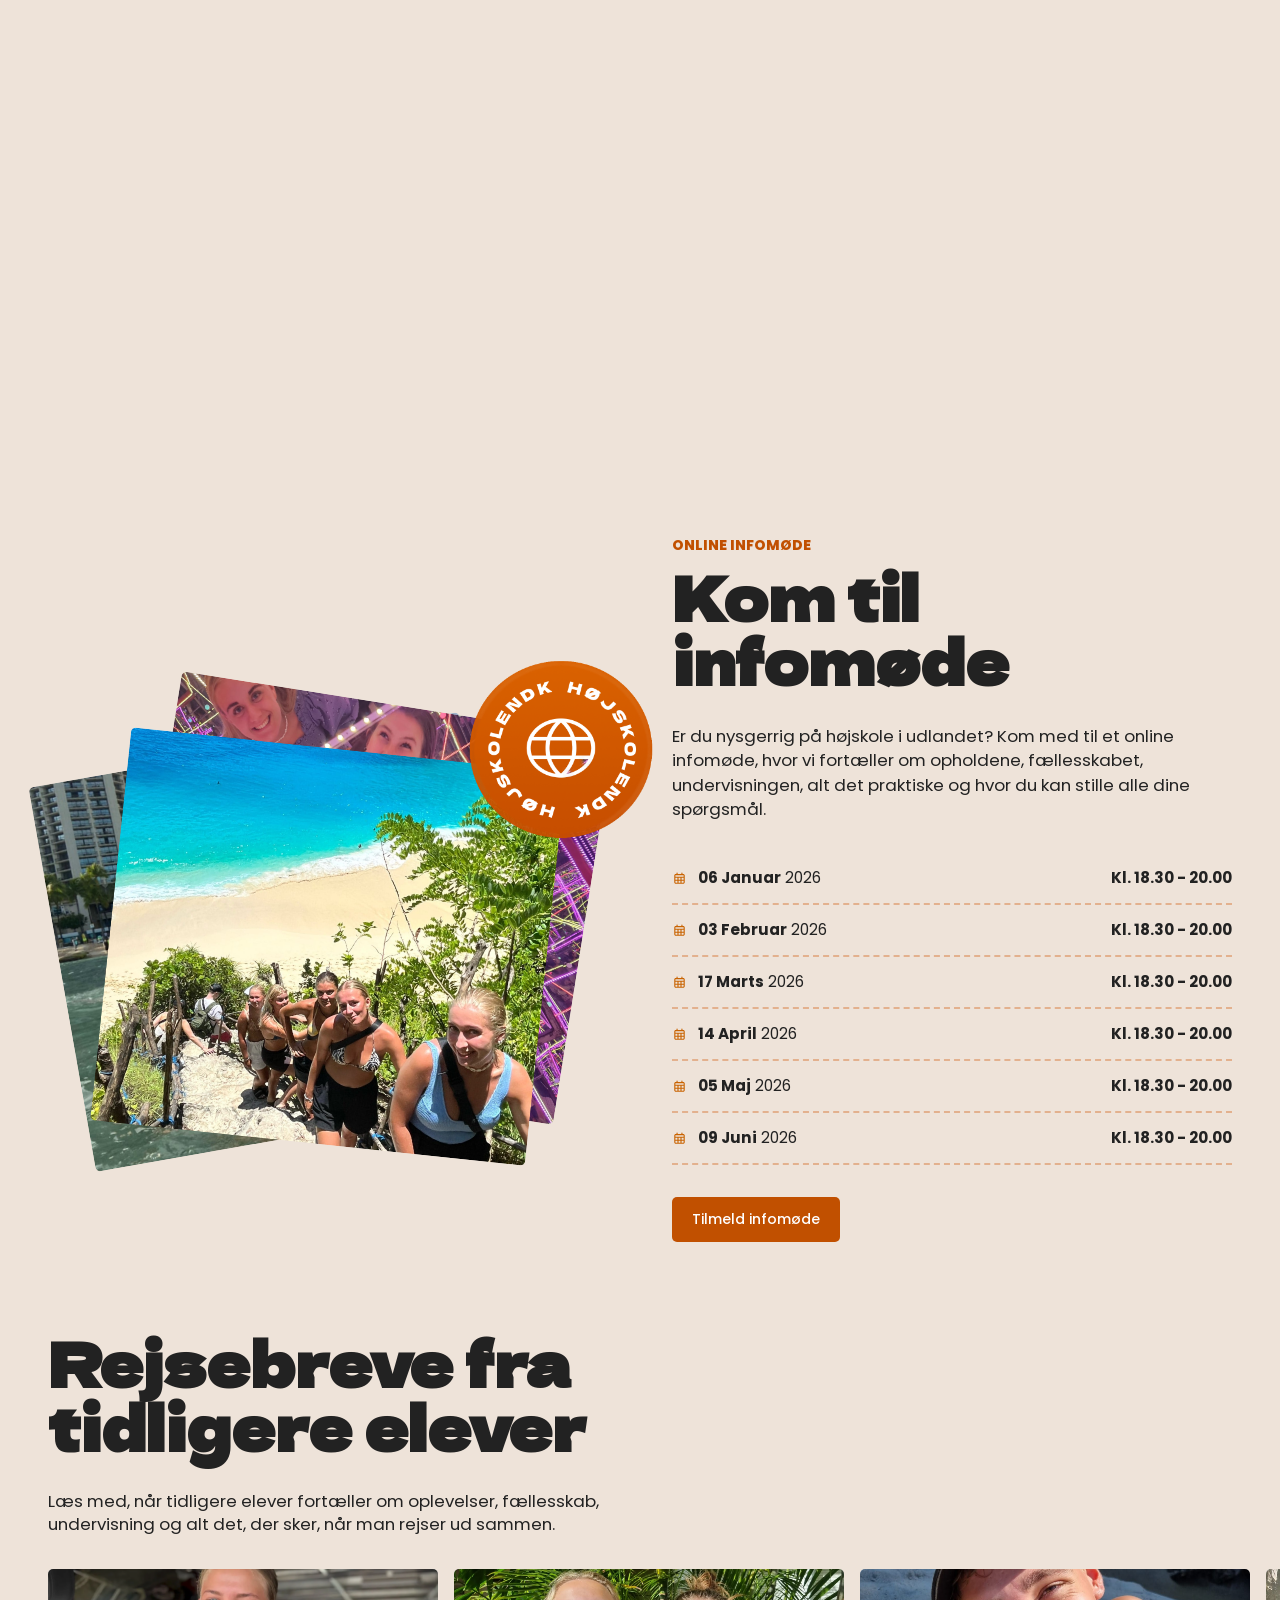
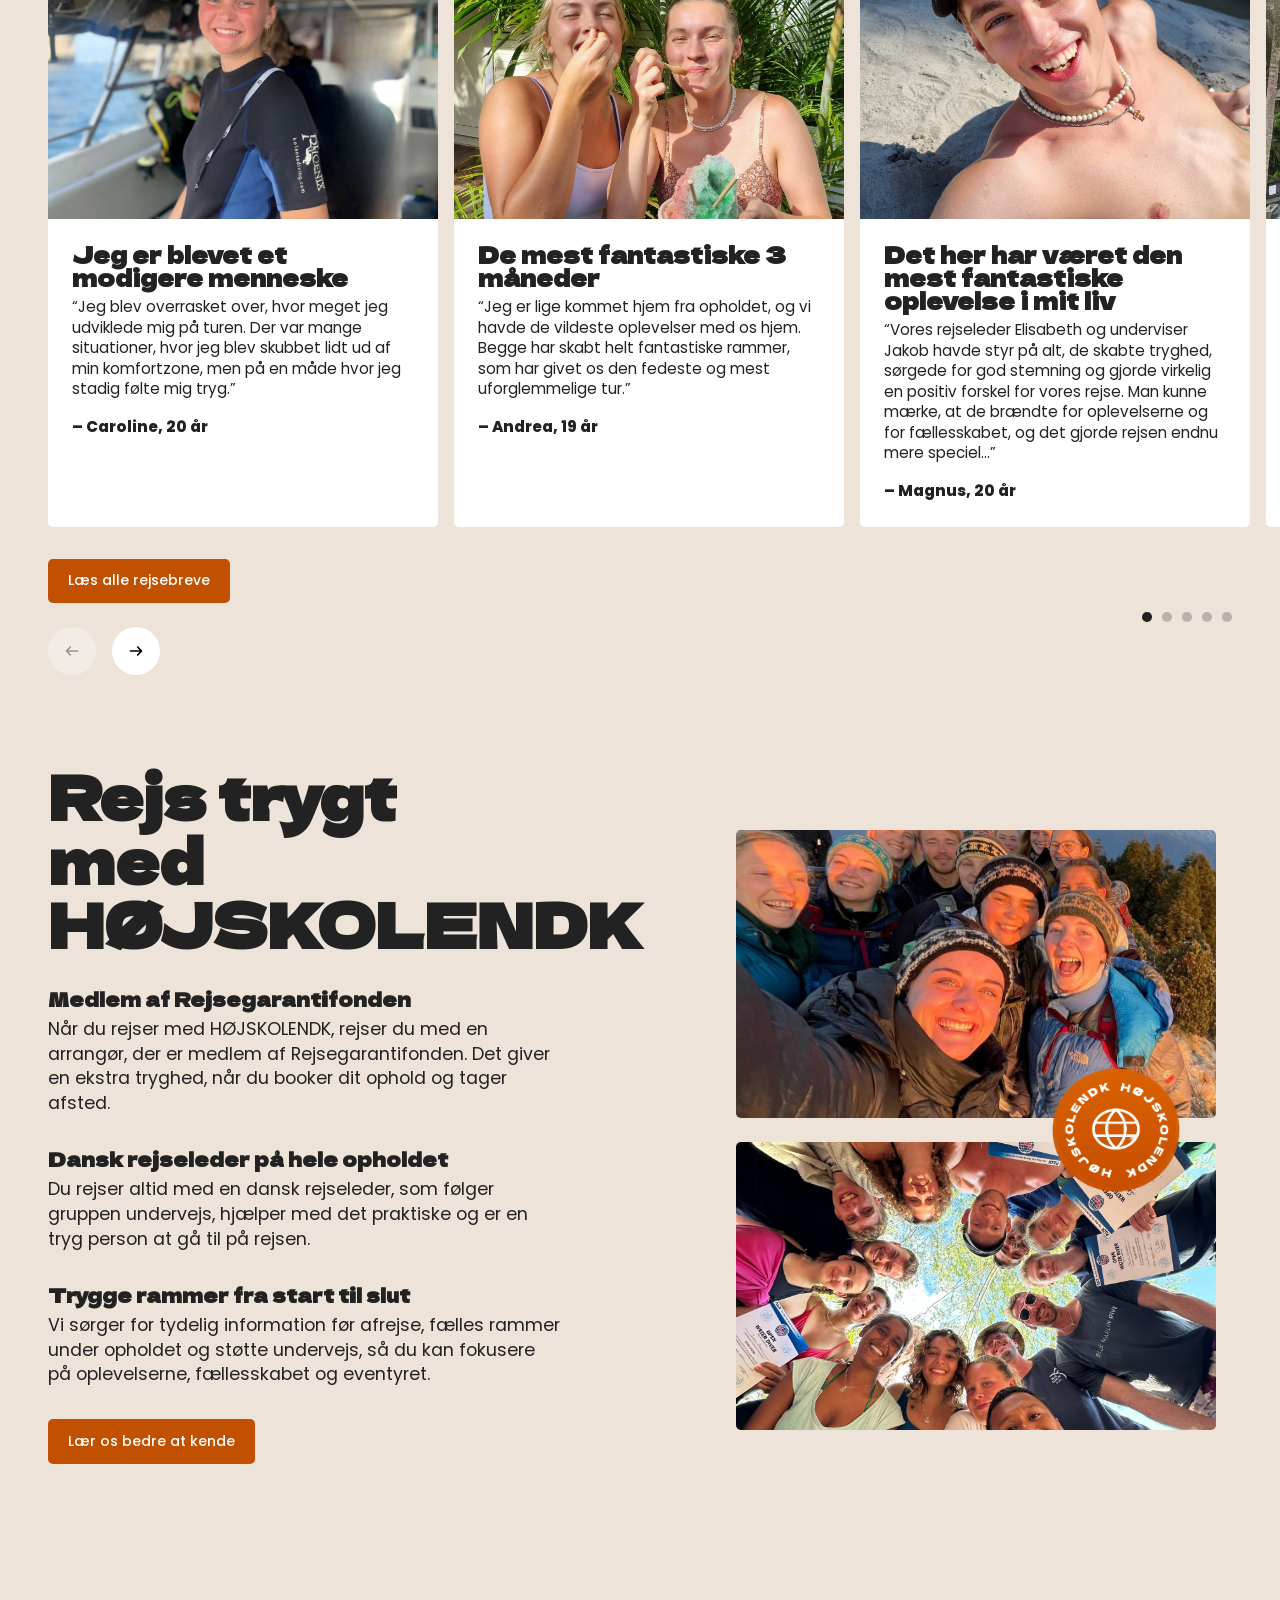
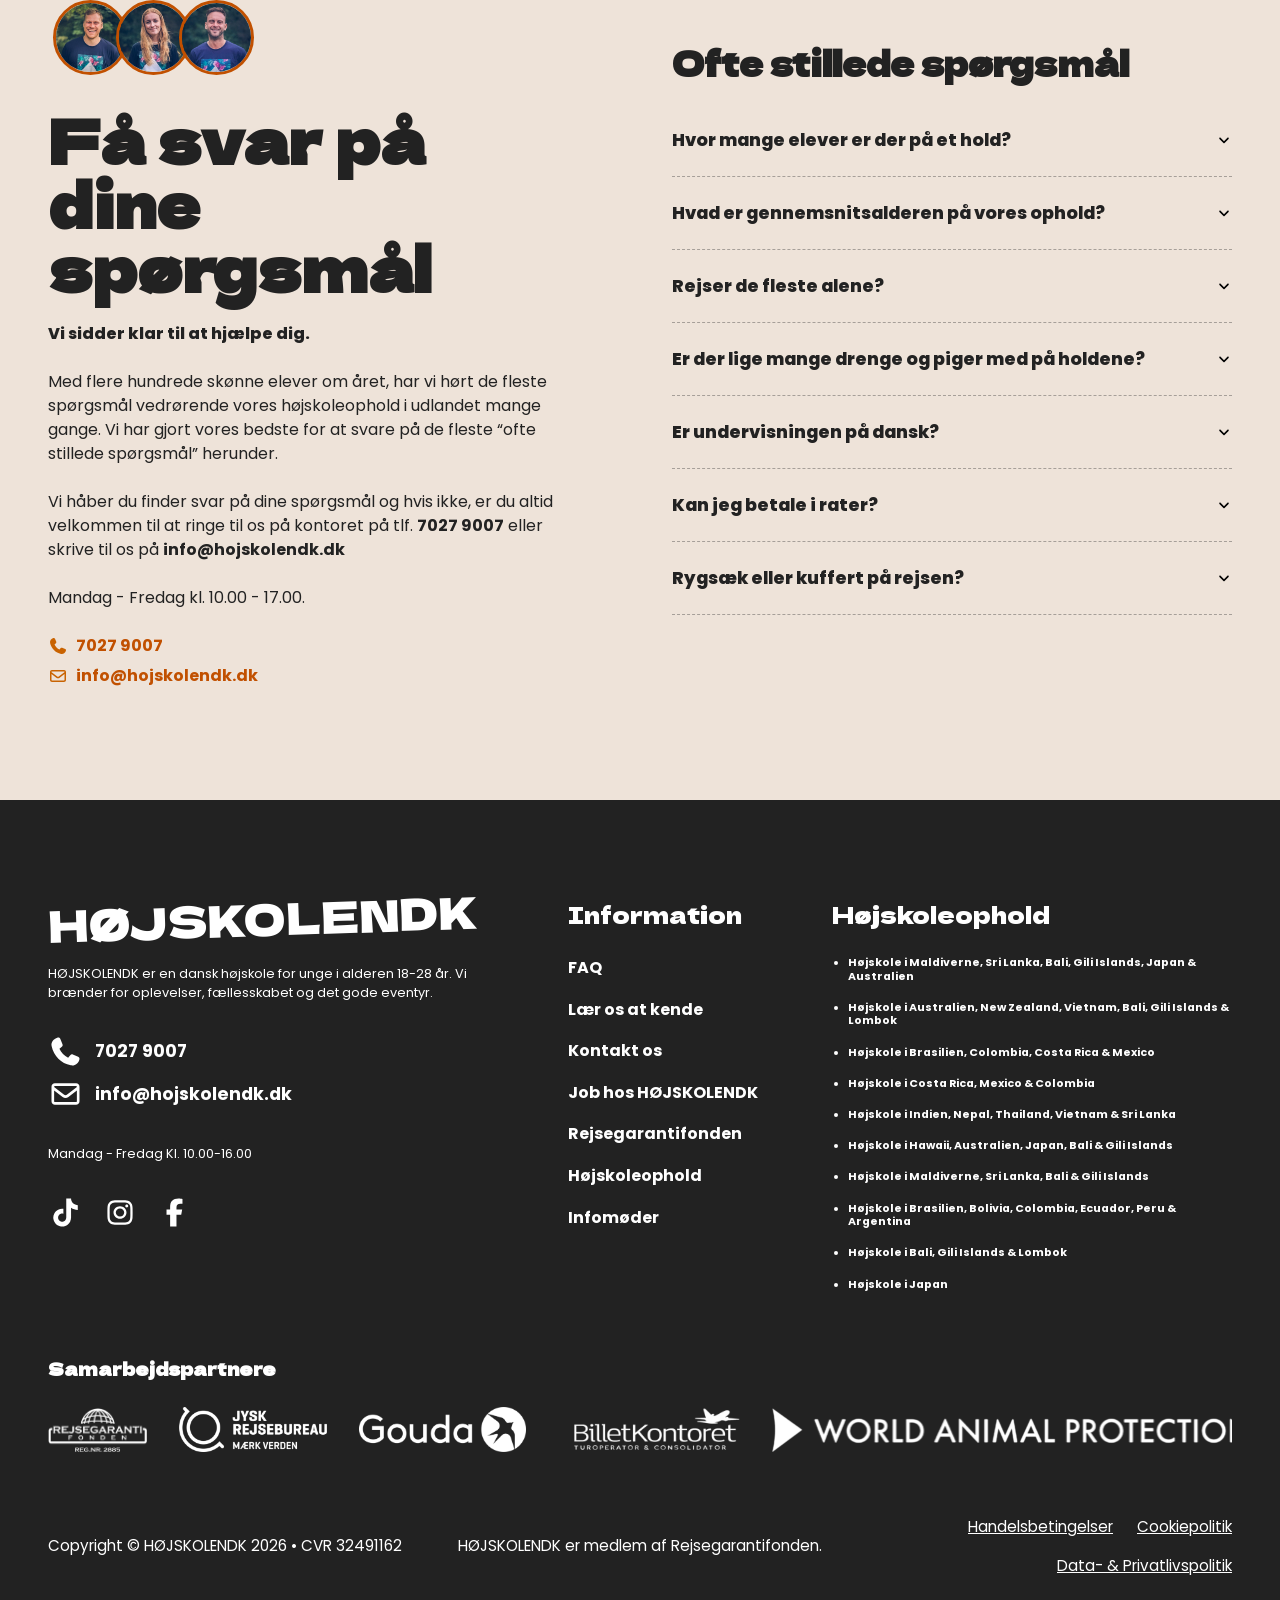
==== commit f98ce3fe: "VSC spasser ud, ikke færdig men gemmer for sikkerhedsskyld" ====
--- a/Index.html
+++ b/Index.html
@@ -86,27 +86,27 @@
                   <div class="navigation-stormenu-gruppe">
                     <h3 class="navigation-stormenu-titel">Korte ophold</h3>
                     <p class="navigation-stormenu-tekst">
-                      Find ruter med ophold på cirka 1 måned.
+                      Ophold på cirka 1 måned.
                     </p>
             
                     <ul class="navigation-stormenu-liste">
                       <li>
-                        <a href="hojskoleophold.html" class="navigation-stormenu-link">
+                        <a href="ophold.html" class="navigation-stormenu-link">
                           Bali, Gili Islands & Lombok
                         </a>
                       </li>
                       <li>
-                        <a href="hojskoleophold.html" class="navigation-stormenu-link">
+                        <a href="ophold.html" class="navigation-stormenu-link">
                           Japan
                         </a>
                       </li>
                       <li>
-                        <a href="hojskoleophold.html" class="navigation-stormenu-link">
+                        <a href="ophold.html" class="navigation-stormenu-link">
                           Brasilien, Ecuador & Amazonas
                         </a>
                       </li>
                       <li>
-                        <a href="hojskoleophold.html" class="navigation-stormenu-link">
+                        <a href="ophold.html" class="navigation-stormenu-link">
                           Brasilien, Argentina, Peru, Ecuador & Galapagos
                         </a>
                       </li>
@@ -116,37 +116,37 @@
                   <div class="navigation-stormenu-gruppe">
                     <h3 class="navigation-stormenu-titel">Mellemlange ophold</h3>
                     <p class="navigation-stormenu-tekst">
-                      Se ruter med ophold på 1,5 til 2 måneder.
+                      Ophold på 1,5 til 2 måneder.
                     </p>
             
                     <ul class="navigation-stormenu-liste">
                       <li>
-                        <a href="hojskoleophold.html" class="navigation-stormenu-link">
+                        <a href="ophold.html" class="navigation-stormenu-link">
                           Brasilien, Argentina, Peru, Ecuador & Galapagos
                         </a>
                       </li>
                       <li>
-                        <a href="hojskoleophold.html" class="navigation-stormenu-link">
+                        <a href="ophold.html" class="navigation-stormenu-link">
                           Sydkorea, Japan, Bali, Gili Islands & Lombok
                         </a>
                       </li>
                       <li>
-                        <a href="hojskoleophold.html" class="navigation-stormenu-link">
+                        <a href="ophold.html" class="navigation-stormenu-link">
                           Sydkorea & Japan
                         </a>
                       </li>
                       <li>
-                        <a href="hojskoleophold.html" class="navigation-stormenu-link">
+                        <a href="ophold.html" class="navigation-stormenu-link">
                           Australien, Japan, Bali, Gili Islands & Lombok
                         </a>
                       </li>
                       <li>
-                        <a href="hojskoleophold.html" class="navigation-stormenu-link">
+                        <a href="ophold.html" class="navigation-stormenu-link">
                           Maldiverne, Sri Lanka, Bali, Gili Islands & Lombok
                         </a>
                       </li>
                       <li>
-                        <a href="hojskoleophold.html" class="navigation-stormenu-link">
+                        <a href="ophold.html" class="navigation-stormenu-link">
                           Brasilien, Colombia, Costa Rica & Mexico
                         </a>
                       </li>
@@ -156,32 +156,37 @@
                   <div class="navigation-stormenu-gruppe">
                     <h3 class="navigation-stormenu-titel">Lange ophold</h3>
                     <p class="navigation-stormenu-tekst">
-                      Udforsk ruter med ophold på cirka 3 måneder.
+                      Ophold på cirka 3 måneder.
                     </p>
             
                     <ul class="navigation-stormenu-liste">
                       <li>
-                        <a href="hojskoleophold.html" class="navigation-stormenu-link">
+                        <a href="ophold.html" class="navigation-stormenu-link">
                           Brasilien, Bolivia, Colombia, Ecuador, Peru & Argentina
                         </a>
                       </li>
                       <li>
-                        <a href="hojskoleophold.html" class="navigation-stormenu-link">
+                        <a href="ophold.html" class="navigation-stormenu-link">
                           Maldiverne, Sri Lanka, Bali, Gili Islands, Japan & Australien
                         </a>
                       </li>
                       <li>
-                        <a href="hojskoleophold.html" class="navigation-stormenu-link">
+                        <a href="ophold.html" class="navigation-stormenu-link">
                           Indien, Nepal, Thailand, Vietnam & Sri Lanka
                         </a>
                       </li>
                       <li>
-                        <a href="hojskoleophold.html" class="navigation-stormenu-link">
+                        <a href="ophold.html" class="navigation-stormenu-link">
                           Australien, New Zealand, Vietnam, Bali, Gili Islands & Lombok
                         </a>
                       </li>
                     </ul>
                   </div>
+                </div>
+                <div class="navigation-stormenu-handling">
+                  <a href="hojskoleophold.html" class="navigation-stormenu-knap">
+                    Se alle højskoleophold
+                  </a>
                 </div>
               </div>
             </li>
@@ -227,7 +232,7 @@
         <main>
           <section class="hero">
             <video class="hero-video" autoplay muted loop playsinline>
-              <source src="assets/video/forside-720p.mp4" type="video/mp4" />
+              <source src="assets/video/Forside 720p.mp4" type="video/mp4" />
             </video>
 
             <div class="hero-overlay"></div>
--- a/assets/css/header.css
+++ b/assets/css/header.css
@@ -341,6 +341,27 @@
   background-color: var(--farve-orange);
 }
 
+.navigation-stormenu-handling {
+  margin-top: var(--afstand-m);
+  padding-top: var(--afstand-m);
+  border-top: 1px solid rgba(255, 255, 255, 0.2);
+}
+
+.navigation-stormenu-knap {
+  display: inline-flex;
+  align-items: center;
+  justify-content: center;
+  width: 100%;
+  padding: 0.95rem 1rem;
+  border-radius: var(--radius);
+  background-color: var(--farve-orange);
+  color: var(--farve-hvid);
+  font-size: var(--tekst-lille);
+  font-weight: 600;
+  text-align: center;
+  text-decoration: none;
+}
+
 /* DESKTOP */
 
 @media (min-width: 900px) {
@@ -506,4 +527,23 @@
   .navigation-stormenu-link:hover {
     color: var(--farve-orange);
   }
-}
+
+    .navigation-stormenu-handling {
+      display: flex;
+      justify-content: center;
+      margin-top: 2rem;
+      padding-top: 2rem;
+      border-top: 1px solid var(--farve-groen-transparent);
+    }
+  
+    .navigation-stormenu-knap {
+      width: auto;
+      min-width: 14rem;
+    }
+  
+    .navigation-stormenu-knap:hover {
+      background-color: var(--farve-hvid);
+      color: var(--farve-orange);
+      box-shadow: inset 0 0 0 2px var(--farve-orange);
+    }
+}
--- a/assets/css/forside.css
+++ b/assets/css/forside.css
@@ -29,16 +29,17 @@
 
 /* HERO */
 
+/* HERO */
+
 .hero {
   position: relative;
-
-  /* calc() bruges til at trække højden på toplinjen/headeren fra viewporten. */
+  isolation: isolate;
   min-height: calc(98vh - 4rem);
-
   display: flex;
   align-items: center;
   justify-content: center;
   overflow: hidden;
+  background-color: var(--farve-moerk);
 }
 
 .hero-video,
@@ -48,7 +49,7 @@
 }
 
 .hero-video {
-  z-index: 0;
+  z-index: -2;
   display: block;
   width: 100%;
   height: 100%;
@@ -56,14 +57,14 @@
 }
 
 .hero-overlay {
-  z-index: 1;
+  z-index: -1;
   background: rgba(34, 34, 34, 0.15);
   pointer-events: none;
 }
 
 .hero-indhold {
   position: relative;
-  z-index: 2;
+  z-index: 1;
   padding: var(--side-padding);
   text-align: center;
 }
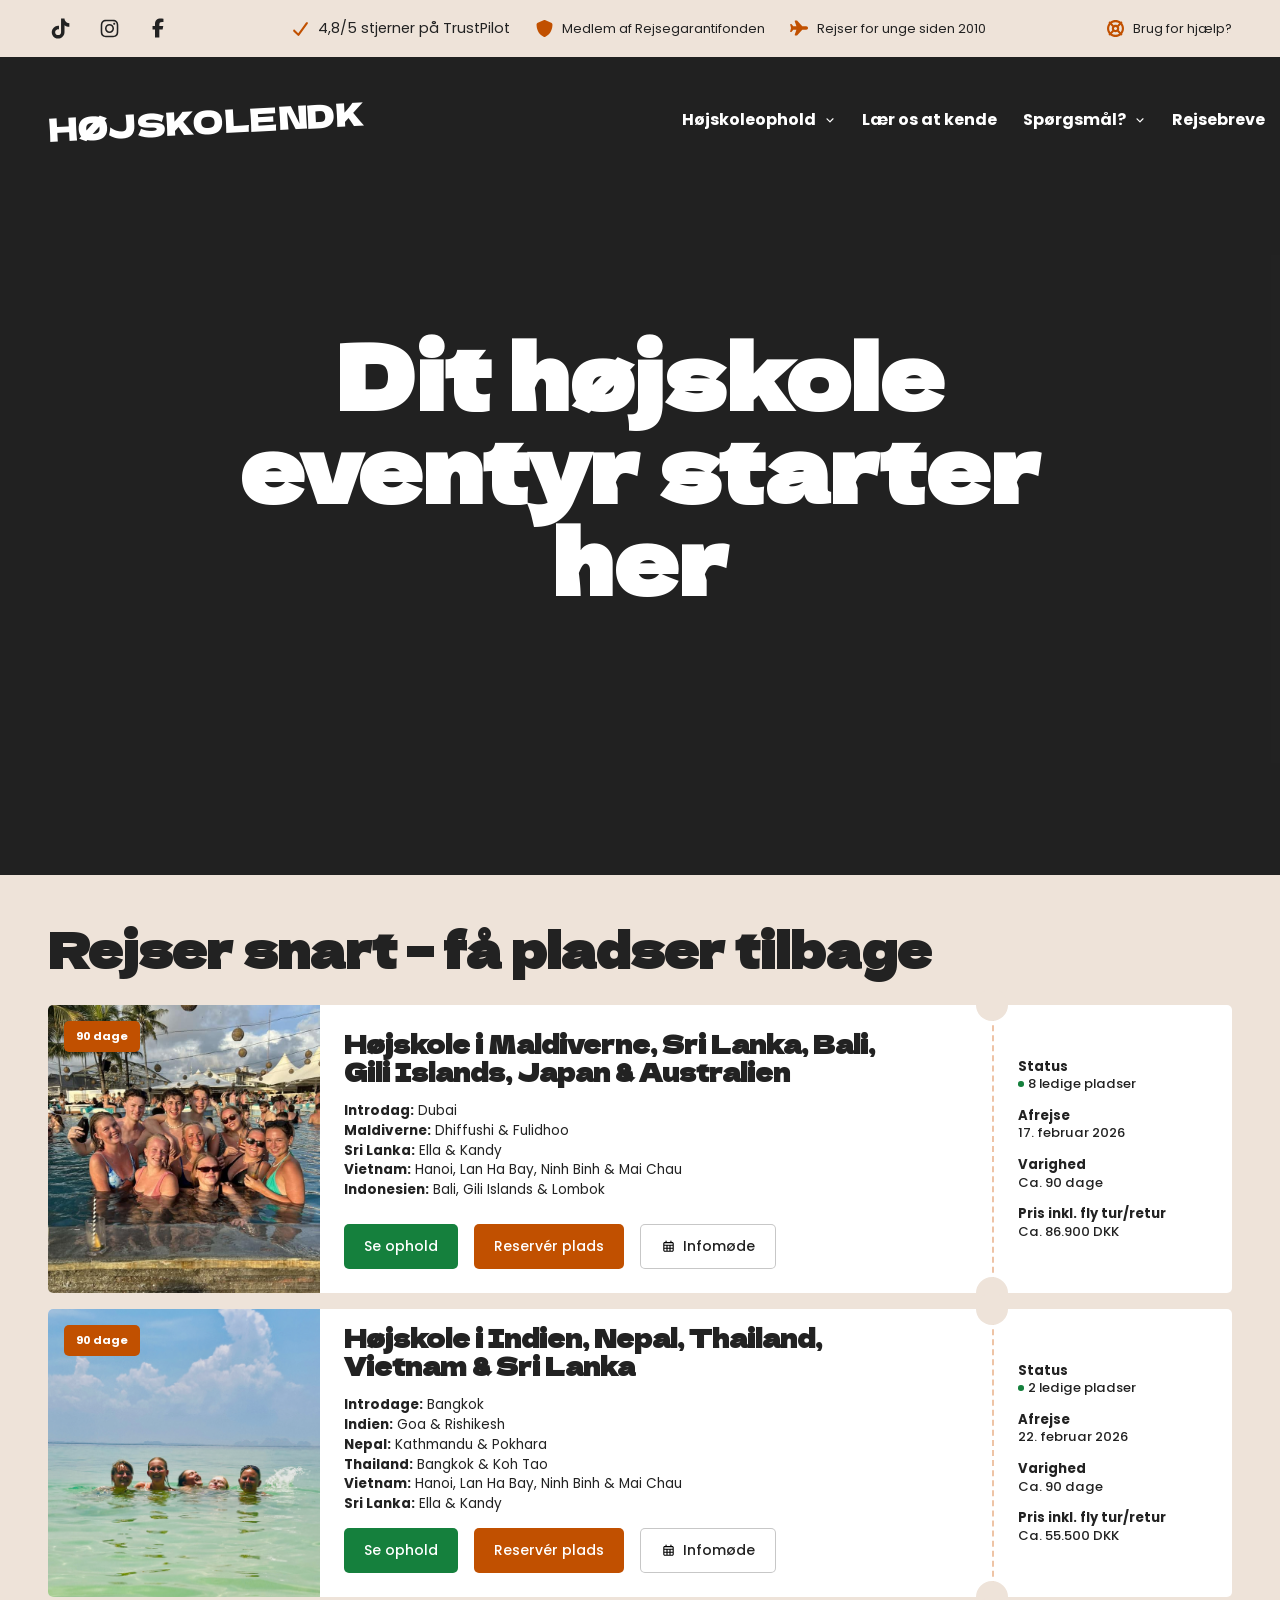
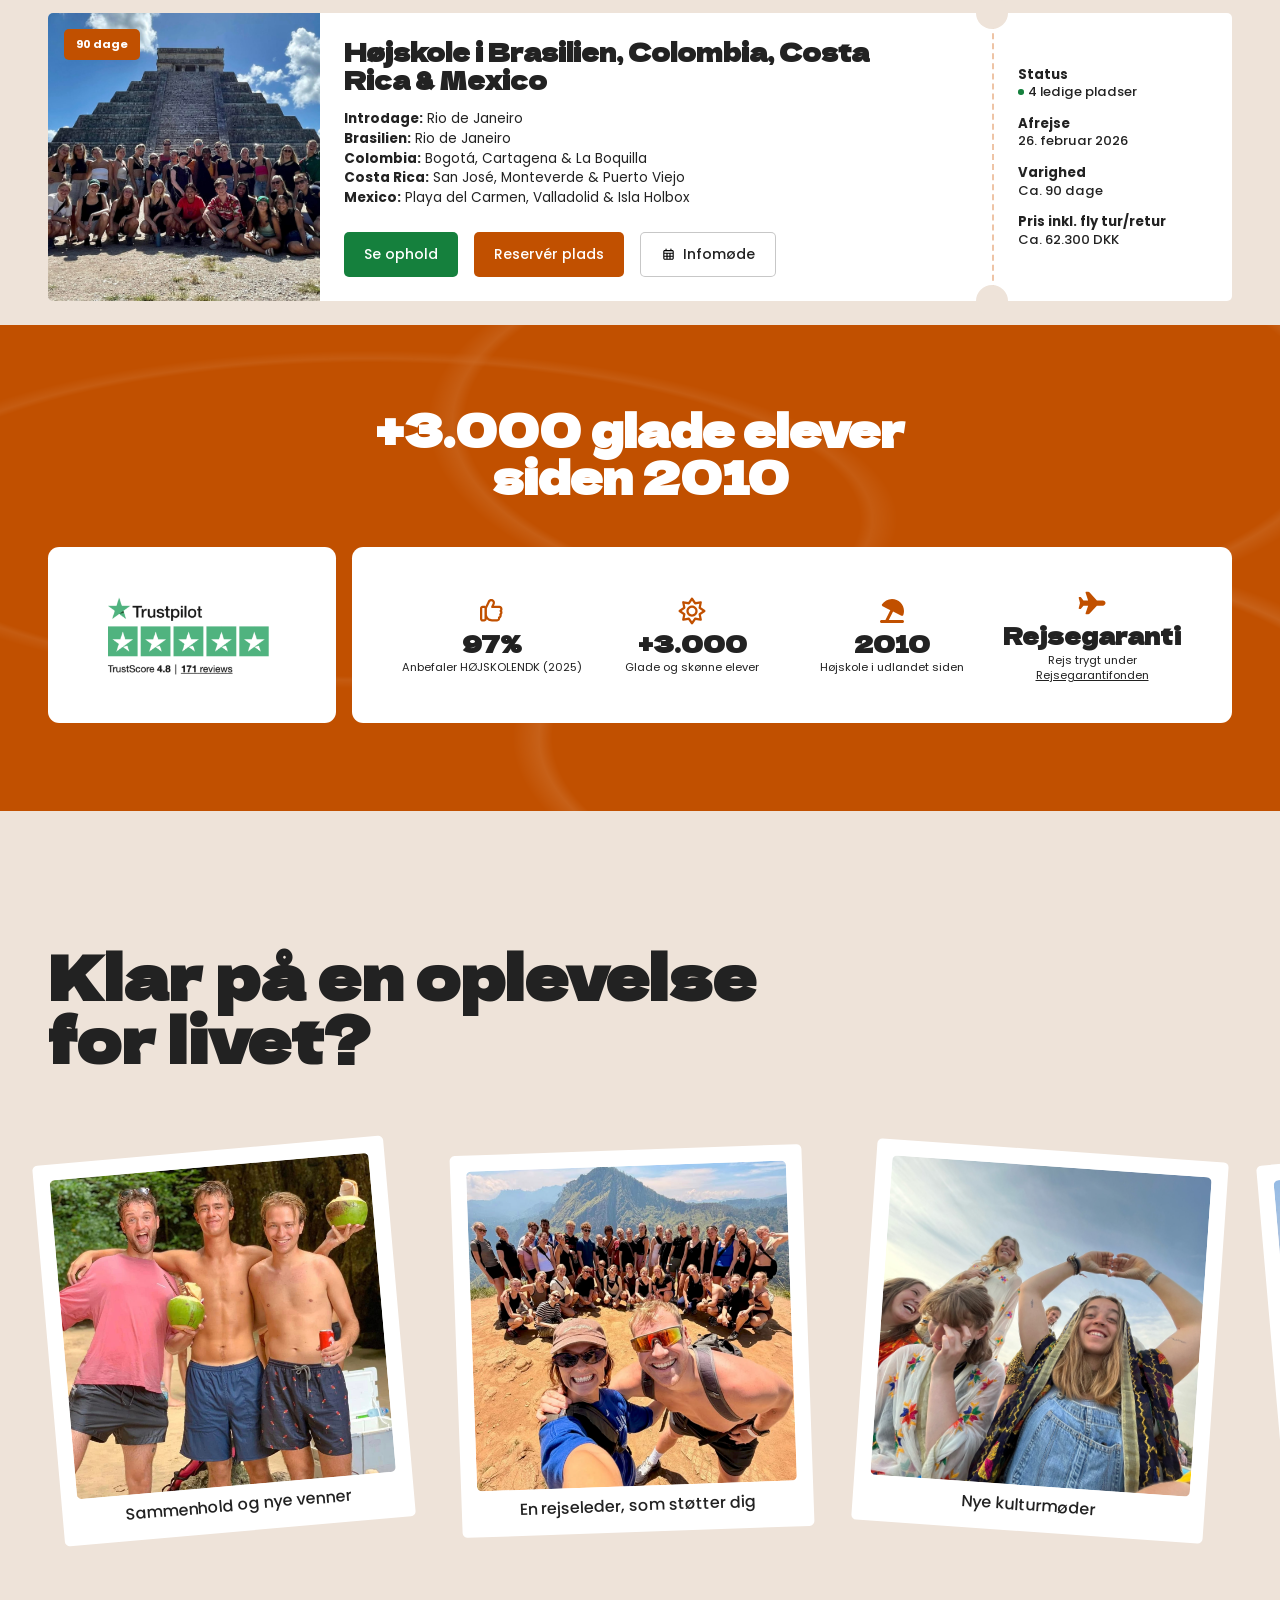
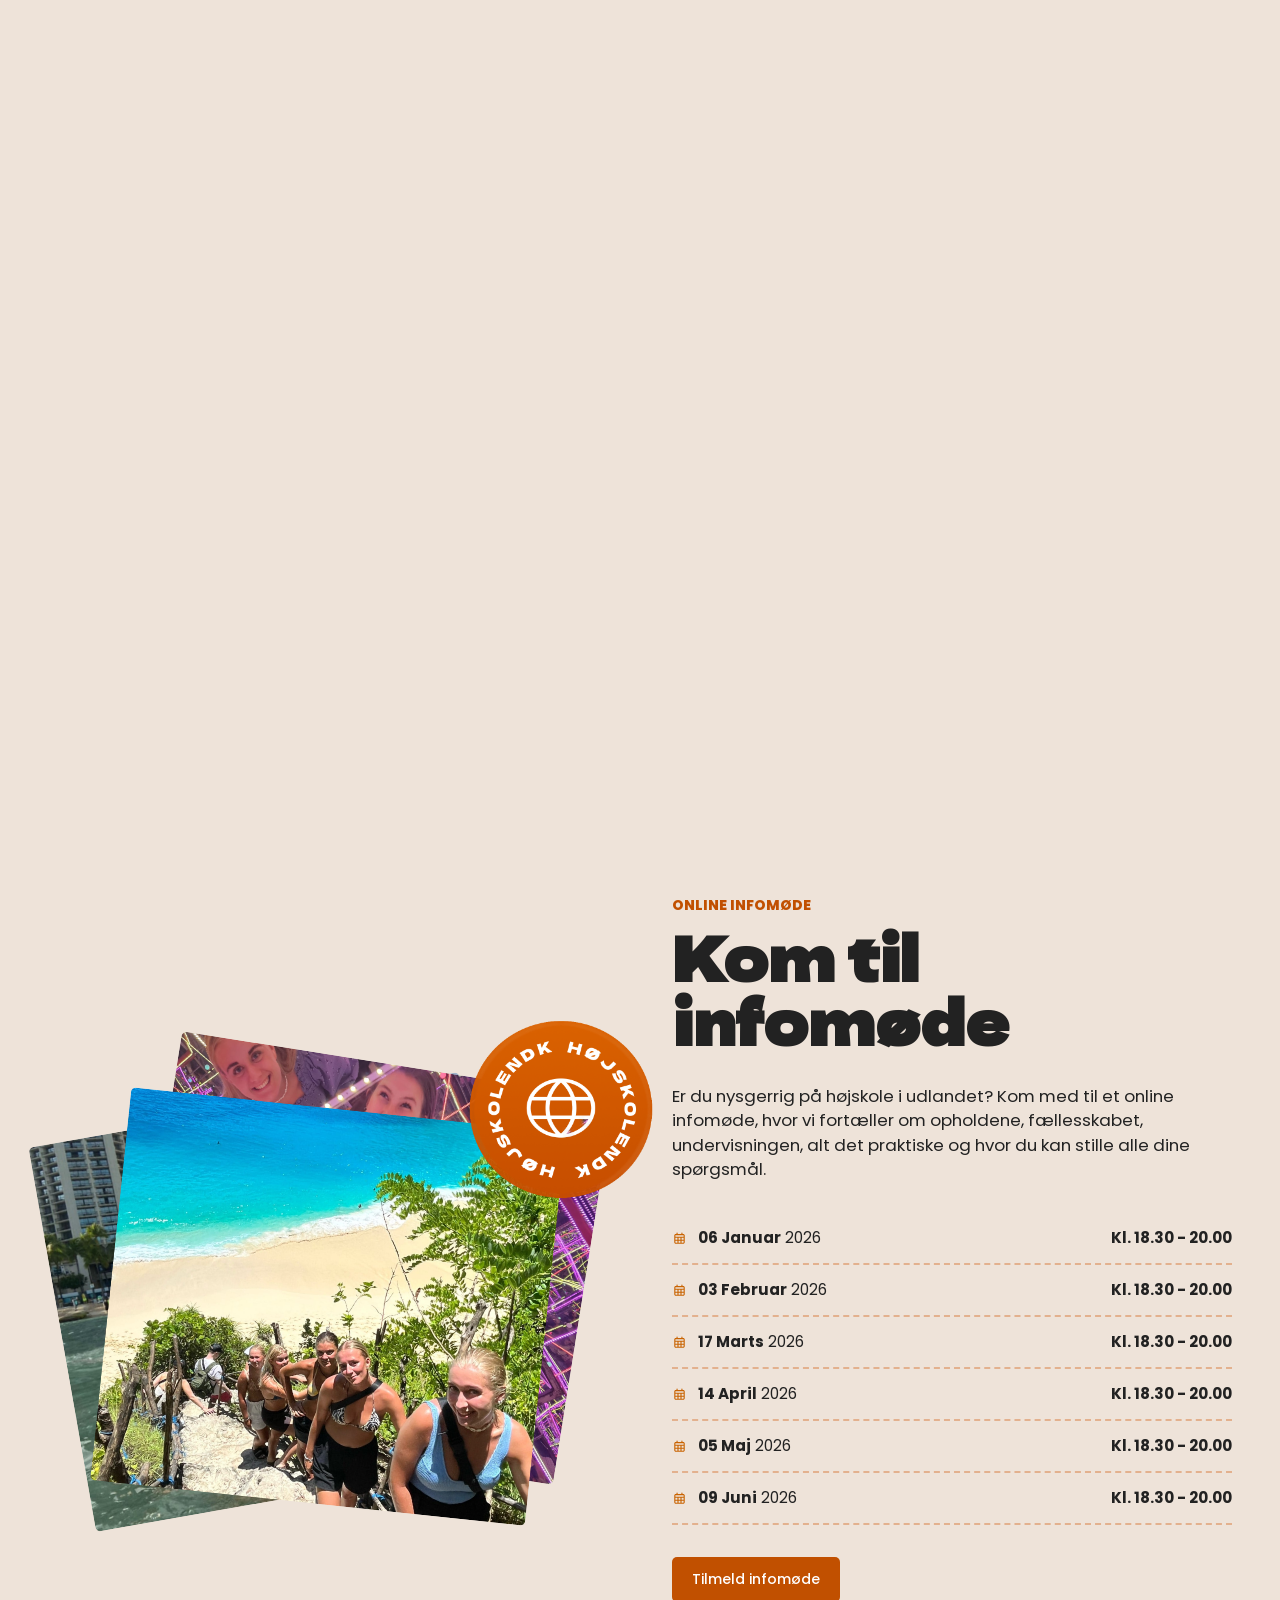
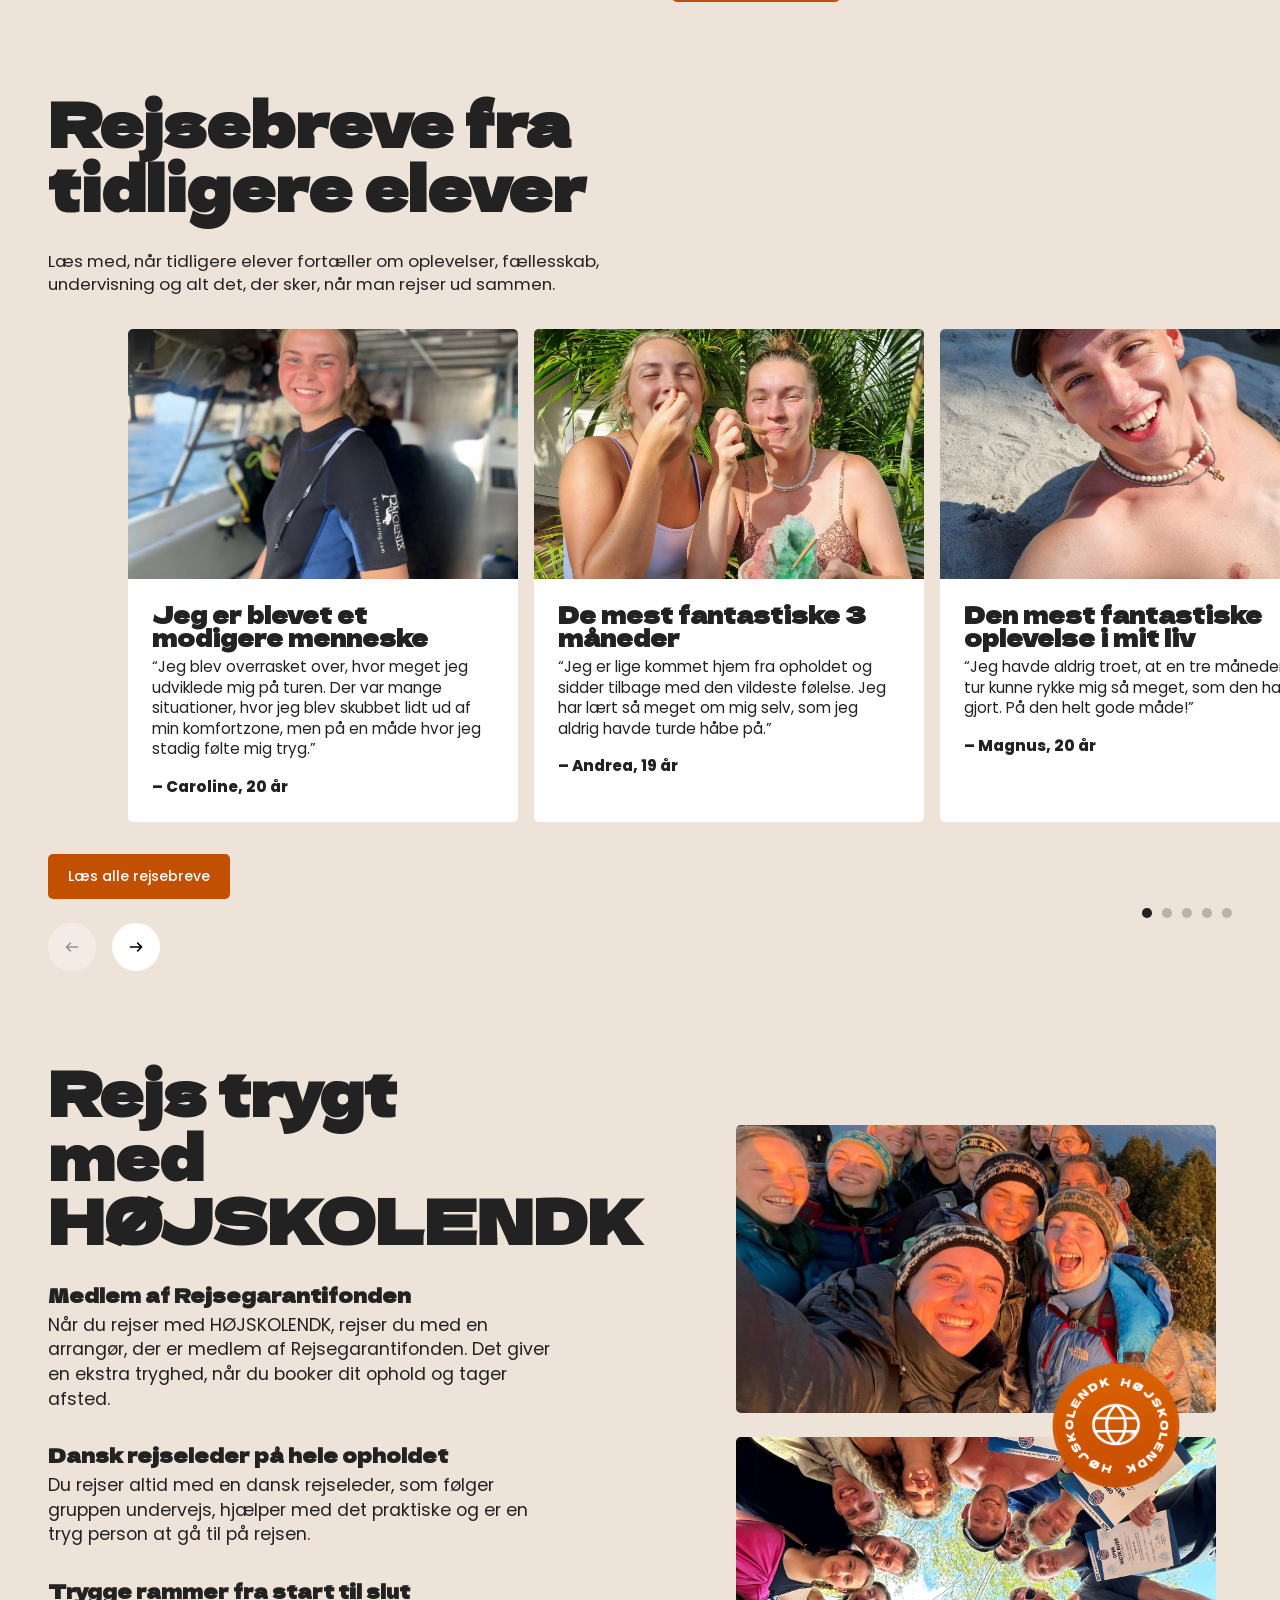
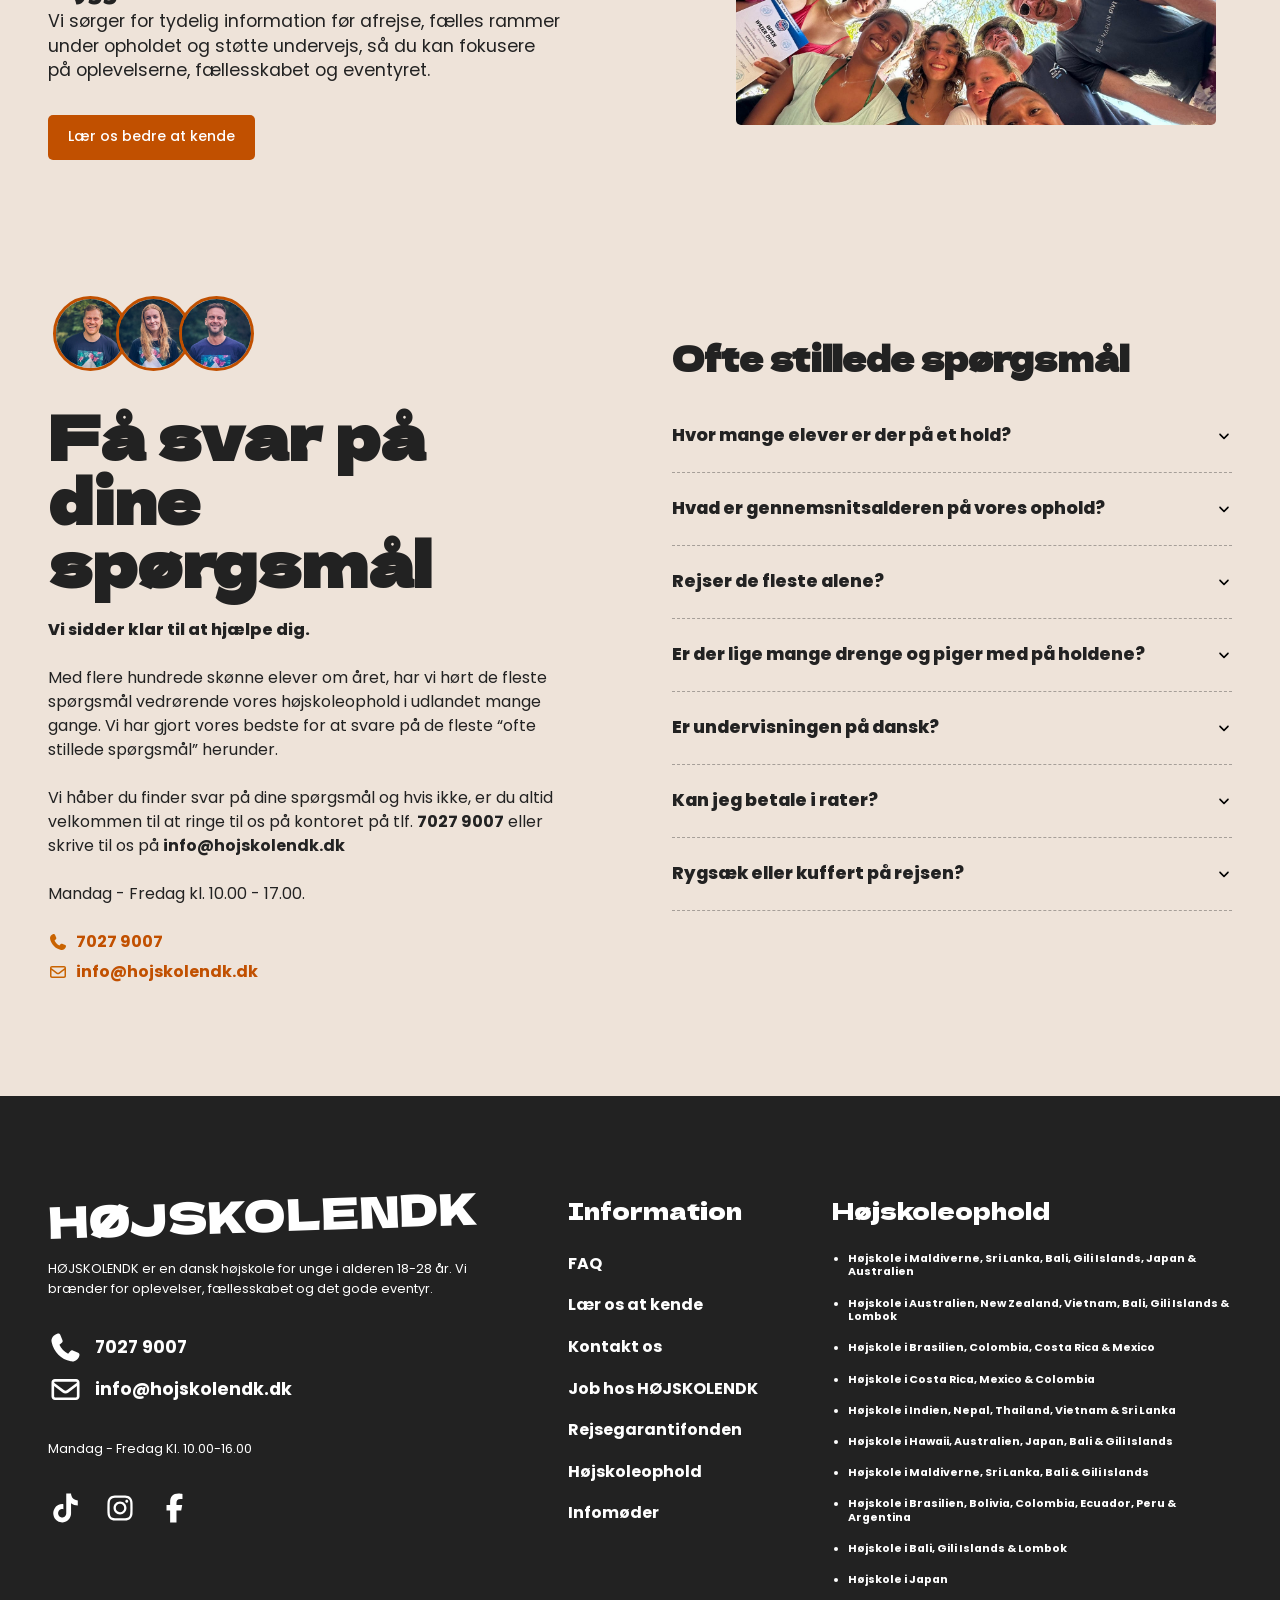
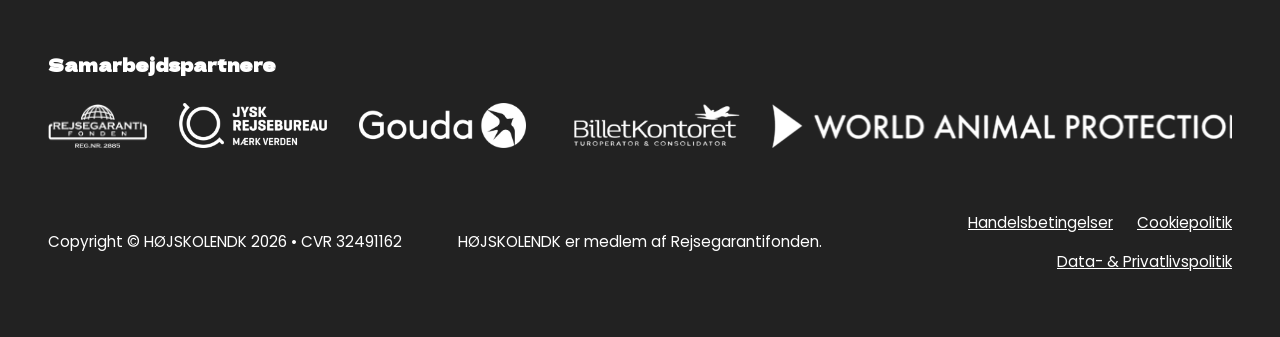
==== commit 44b736f0: "Oprydning og kommentarer" ====
--- a/Index.html
+++ b/Index.html
@@ -720,8 +720,7 @@
           </h3>
 
           <p class="rejsebrev-citat">
-            “Jeg er lige kommet hjem fra opholdet, og vi havde de vildeste oplevelser med os hjem. Begge har skabt helt
-            fantastiske rammer, som har givet os den fedeste og mest uforglemmelige tur.”
+            “Jeg er lige kommet hjem fra opholdet og sidder tilbage med den vildeste følelse. Jeg har lært så meget om mig selv, som jeg aldrig havde turde håbe på.”
           </p>
 
           <p class="rejsebrev-navn">
@@ -737,15 +736,11 @@
 
         <div class="rejsebrev-indhold">
           <h3 class="rejsebrev-titel">
-            Det her har været den mest fantastiske oplevelse i mit liv
+            Den mest fantastiske oplevelse i mit liv
           </h3>
 
           <p class="rejsebrev-citat">
-            “Vores rejseleder Elisabeth og underviser Jakob havde styr på alt, de skabte tryghed, sørgede for god
-            stemning og gjorde
-            virkelig en positiv forskel for vores rejse. Man kunne mærke, at de brændte for oplevelserne og for
-            fællesskabet, og det
-            gjorde rejsen endnu mere speciel...”
+            “Jeg havde aldrig troet, at en tre måneders tur kunne rykke mig så meget, som den har gjort. På den helt gode måde!”
           </p>
 
           <p class="rejsebrev-navn">
@@ -788,10 +783,7 @@
 
           <p class="rejsebrev-citat">
             “Jeg havde nok tænkt, at det mest skulle handle om at rejse, opleve noget nyt og få et afbræk fra hverdagen.
-            Og det
-            gjorde det også. Men jeg blev faktisk overrasket over, hvor meget fællesskabet kom til at betyde. Det var
-            fedt at være
-            en del af en gruppe, hvor der både var plads til grin, snakke og bare at være sig selv.”
+            Og det gjorde det også. Men jeg blev faktisk overrasket over, hvor meget fællesskabet kom til at betyde.”
           </p>
 
           <p class="rejsebrev-navn">
--- a/assets/css/header.css
+++ b/assets/css/header.css
@@ -42,8 +42,9 @@
 .toplinje-punkt,
 .toplinje-hjaelp {
   gap: 0.45rem;
-  font-weight: 500;
+  font-weight: 400;
   text-decoration: none;
+  font-size: 0.9rem;
 }
 
 /* TOPLINJE-IKONER */
@@ -378,11 +379,13 @@
   .toplinje-hjaelp,
   .toplinje-punkt-desktop {
     display: flex;
+    font-size: 0.8rem;
   }
 
   .toplinje-sociale,
   .toplinje-info {
     gap: var(--afstand-m);
+    font-size: 0.8rem;
   }
 
   .toplinje-ikon {
--- a/assets/css/forside.css
+++ b/assets/css/forside.css
@@ -1,6 +1,6 @@
 /* FORSIDE */
 
-/* GENERELLE SEKTIONER */
+/* Generelle ting */
 
 .snart-ophold,
 .statistik-sektion,
@@ -27,13 +27,14 @@
   text-align: left;
 }
 
-/* HERO */
-
-/* HERO */
+/* Hero */
 
 .hero {
   position: relative;
+
+  /* isolation gør, at z-index kun styrer lagene inde i hero-sektionen. */
   isolation: isolate;
+
   min-height: calc(98vh - 4rem);
   display: flex;
   align-items: center;
@@ -45,6 +46,8 @@
 .hero-video,
 .hero-overlay {
   position: absolute;
+
+  /* inset: 0 får video og overlay til at fylde hele heroen. */
   inset: 0;
 }
 
@@ -53,12 +56,16 @@
   display: block;
   width: 100%;
   height: 100%;
+
+  /* Videoen fylder hele området uden at blive mast. Den beskæres i stedet. */
   object-fit: cover;
 }
 
 .hero-overlay {
   z-index: -1;
-  background: rgba(34, 34, 34, 0.15);
+  background: rgba(34, 34, 34, 0.132);
+
+  /* Overlayet ligger kun visuelt ovenpå videoen og skal ikke blokere klik. */
   pointer-events: none;
 }
 
@@ -77,7 +84,7 @@
   line-height: 1.05;
 }
 
-/* SNART OPHOLD */
+/* Første sektion - ophold som snart går afsted */
 
 .snart-ophold {
   padding-top: 3rem;
@@ -94,7 +101,7 @@
   margin-bottom: var(--afstand-m);
 }
 
-/* STATISTIK */
+/* Statistik */
 
 .statistik-sektion {
   position: relative;
@@ -108,7 +115,7 @@
   inset: 0;
   opacity: 0.18;
 
-  /* Radial gradients laver de bløde organiske mønstre i baggrunden. */
+  /* Radial gradients laver de bløde, organiske mønstre i baggrunden. */
   background-image:
     radial-gradient(
       ellipse at 29% 40%,
@@ -176,13 +183,13 @@
   display: none;
 }
 
-/* OPLEVELSER */
+/* Oplevelser polaroid billeder */
 
 .oplevelse-sektion {
   padding: 4rem 0;
 }
 
-/* OPLEVELSE-SLIDER - MOBIL */
+/* Oplevelse-slider på mobil */
 
 .oplevelse-indhold {
   position: relative;
@@ -194,6 +201,8 @@
   margin-inline: -1rem;
   padding: 1rem;
   overflow-x: auto;
+
+  /* Gør, at kortene snapper pænt på plads, når man swiper på mobil. */
   scroll-snap-type: x mandatory;
 }
 
@@ -208,7 +217,7 @@
   object-fit: cover;
 }
 
-/* Mobil-affordance: orange cirkel med hvid pil, som ligger ovenpå slideren */
+/* Mobil-affordance: cirkel med pil, der viser at slideren kan swipes. */
 
 .oplevelse-indhold::after {
   content: "";
@@ -219,7 +228,7 @@
   width: 2.9rem;
   height: 2.9rem;
   border-radius: 50%;
-  background-color: var(--farve-orange);
+  background-color: var(--farve-hvid);
   box-shadow: var(--skygge);
   pointer-events: none;
   animation: slider-pil-bevaegelse 1.4s ease-in-out infinite;
@@ -233,15 +242,15 @@
   z-index: 6;
   width: 1.5rem;
   height: 1.5rem;
-  background-color: var(--farve-hvid);
-
-  /* Mask bruger SVG-filen som form, så pilen kan farves hvid med CSS. */
+  background-color: var(--farve-orange);
+
+  /* Mask bruger SVG-filen som form, så pilen kan farves direkte med CSS. */
   mask-image: url("../icons/arrow-right-solid-full.svg");
   mask-repeat: no-repeat;
   mask-position: center;
   mask-size: contain;
 
-  /* Webkit-mask er nødvendig for Safari. */
+  /* Webkit-mask er nødvendig for at få samme effekt i Safari. */
   -webkit-mask-image: url("../icons/arrow-right-solid-full.svg");
   -webkit-mask-repeat: no-repeat;
   -webkit-mask-position: center;
@@ -251,20 +260,18 @@
   animation: slider-pil-bevaegelse 1.4s ease-in-out infinite;
 }
 
-/* Pilen bevæger sig diskret mod højre og tilbage igen. */
+/* Animationen får pilen til at bevæge sig lidt mod højre og tilbage igen. */
 
 @keyframes slider-pil-bevaegelse {
-
   0%,
   100% {
     transform: translateX(0);
   }
 
   50% {
-    transform: translateX(0.45rem);
-  }
-}
-
+    transform: translateX(0.95rem);
+  }
+}
 
 .oplevelse-kort {
   flex: 0 0 16rem;
@@ -272,11 +279,12 @@
   border-radius: var(--radius);
   background: var(--farve-hvid);
 
-  /* Fortæller browseren hvor hvert kort skal være i slideren. */
+  /* Fortæller browseren, hvor hvert kort skal lande i slideren. */
   scroll-snap-align: center;
 }
 
-/* rotate giver polaroid-kortene en skrå placering. */
+/* rotate giver polaroid-kortene en lidt tilfældig/skrå placering. */
+
 .oplevelse-kort:nth-child(1),
 .oplevelse-kort:nth-child(4) {
   rotate: -5deg;
@@ -290,6 +298,7 @@
 .oplevelse-kort:nth-child(3) {
   rotate: 4deg;
 }
+
 .oplevelse-kort:nth-child(6) {
   rotate: 6deg;
 }
@@ -297,7 +306,7 @@
 .oplevelse-billede {
   width: 100%;
 
-  /* aspect-ratio holder billederne kvadratiske uden at give dem fast højde. */
+  /* aspect-ratio holder billederne kvadratiske uden at låse dem til en fast højde. */
   aspect-ratio: 1 / 1;
 
   border-radius: var(--radius);
@@ -312,12 +321,11 @@
   text-align: center;
 }
 
-/* INFOMØDE */
+/* Infomøde */
 
 .infomoede-indhold {
   display: grid;
   gap: var(--afstand-xl);
-  
 }
 
 .infomoede-tekst {
@@ -381,7 +389,7 @@
   width: 0.95rem;
   height: 0.95rem;
 
-  /* Filter bruges til at farve SVG-ikonet orange uden at ændre selve SVG-filen. */
+  /* Filter farver SVG-ikonet orange uden at ændre selve SVG-filen. */
   filter: brightness(0) saturate(100%) invert(36%) sepia(96%) saturate(1931%)
     hue-rotate(17deg) brightness(94%) contrast(99%);
 }
@@ -401,7 +409,7 @@
   top: 50px;
   left: 2%;
 
-  /* transform bruges til at rotere billedet, så billedgruppen får collage-effekt. */
+  /* transform bruges til at rotere billedet. */
   transform: rotate(-10deg);
 }
 
@@ -418,7 +426,7 @@
   width: 85%;
   height: 290px;
 
-  /* translateX(-50%) centrerer billedet præcist ud fra dets egen bredde. */
+  /* translateX(-50%) centrerer billedet ud fra billedets egen bredde. */
   transform: translateX(-50%) rotate(6deg);
 }
 
@@ -430,7 +438,7 @@
   width: 8.75rem;
 }
 
-/* REJSEBREVE */
+/* Rejsebreve */
 
 .rejsebreve-top {
   max-width: 38rem;
@@ -460,6 +468,7 @@
 }
 
 /* Skjuler scrollbar i Chrome, Safari og Edge. */
+
 .rejsebreve-slider::-webkit-scrollbar {
   display: none;
 }
@@ -473,11 +482,89 @@
   background: var(--farve-hvid);
   scroll-snap-align: start;
   cursor: pointer;
+
+  /* Animationen giver kortene lidt bevægelse, så de tydeligere virker klikbare. */
+  animation: rejsebrev-kort-affordance 5.5s ease-in-out infinite;
+}
+
+@keyframes rejsebrev-kort-affordance {
+  0% {
+    transform: rotate(0deg);
+  }
+
+  7% {
+    transform: rotate(-1.5deg);
+  }
+
+  14% {
+    transform: rotate(1.5deg);
+  }
+
+  21% {
+    transform: rotate(0deg);
+  }
+
+  100% {
+    transform: rotate(0deg);
+  }
+}
+
+/* Forskellig delay gør, at kortene ikke bevæger sig helt samtidig. */
+
+.rejsebrev-kort:nth-child(2) {
+  animation-delay: 0.4s;
+}
+
+.rejsebrev-kort:nth-child(3) {
+  animation-delay: 0.8s;
+}
+
+.rejsebrev-kort:nth-child(4) {
+  animation-delay: 1.2s;
+}
+
+.rejsebrev-kort:nth-child(5) {
+  animation-delay: 1.6s;
+}
+
+.rejsebrev-kort::before {
+  content: "";
+  position: absolute;
+  right: 1rem;
+  bottom: 1rem;
+  z-index: 3;
+  width: 2.5rem;
+  height: 2.5rem;
+  border-radius: 50%;
+  background-color: var(--farve-orange);
+  pointer-events: none;
+}
+
+.rejsebrev-kort::after {
+  content: "";
+  position: absolute;
+  right: 1.75rem;
+  bottom: 1.75rem;
+  z-index: 4;
+  width: 1rem;
+  height: 1rem;
+  background-color: var(--farve-hvid);
+
+  /* Mask laver selve pilformen ud fra SVG-ikonet. */
+  mask-image: url("../icons/arrow-right-solid-full.svg");
+  mask-repeat: no-repeat;
+  mask-position: center;
+  mask-size: contain;
+
+  pointer-events: none;
 }
 
 .rejsebrev-kort-link {
   position: absolute;
+
+  /* Linket fylder hele kortet, så brugeren kan klikke overalt på kortet. */
   inset: 0;
+
   z-index: 2;
   border-radius: inherit;
 }
@@ -511,11 +598,11 @@
   font-weight: 800;
 }
 
- .rejsebreve-knap {
-   grid-column: 1;
-   grid-row: 1;
-   width: fit-content;
- }
+.rejsebreve-knap {
+  grid-column: 1;
+  grid-row: 1;
+  width: fit-content;
+}
 
 .rejsebreve-bund {
   display: grid;
@@ -562,7 +649,7 @@
   width: 1rem;
 }
 
-/* TRYGHED */
+/* Tryghed */
 
 .tryghed-punkter {
   display: grid;
@@ -612,7 +699,7 @@
   z-index: 2;
   width: 8rem;
 
-  /* translate flytter stemplet ud fra dets egen størrelse, så det ligger ovenpå billederne. */
+  /* translate flytter stemplet, så det ligger ovenpå billederne. */
   transform: translate(20%, -50%);
 }
 
@@ -711,12 +798,16 @@
   align-items: center;
   justify-content: space-between;
   gap: 1rem;
+
+  /* Fjerner standard bullet/pil, så jeg selv kan styre ikonet. */
   list-style: none;
+
   font-weight: 800;
   cursor: pointer;
 }
 
 /* Fjerner browserens standardpil på details/summary i Safari og Chrome. */
+
 .faq-punkt summary::-webkit-details-marker {
   display: none;
 }
@@ -726,7 +817,6 @@
   width: 1rem;
   height: 1rem;
 
-  /* transition gør rotationen af pilen blød, når FAQ-punktet åbnes. */
   transition: transform 0.2s ease;
 }
 
@@ -744,7 +834,7 @@
   margin-top: 2rem;
 }
 
-/* DESKTOP */
+/* Desktop */
 
 @media (min-width: 900px) {
   .hero-titel {
@@ -856,8 +946,10 @@
     color: var(--farve-moerk);
   }
 
+  /* Polaroid-slider */
+
   .oplevelse-sektion {
-    height: 140vh;
+    height: 180vh;
     padding: 0;
 
     /* overflow: clip skjuler indhold uden at skabe ekstra scrollbars. */
@@ -875,10 +967,10 @@
     justify-content: center;
   }
 
-    .oplevelse-indhold::before,
-    .oplevelse-indhold::after {
-      display: none;
-    }
+  .oplevelse-indhold::before,
+  .oplevelse-indhold::after {
+    display: none;
+  }
 
   .oplevelse-overskrift {
     /* min() sikrer, at overskriften følger containeren, men stadig har side-padding. */
@@ -899,16 +991,18 @@
     /* CSS-variablen ændres med JavaScript, så slideren kan bevæge sig ved scroll. */
     transform: translateX(var(--oplevelse-rykning, 0px));
 
-    /* Fortæller browseren, at transform ændrer sig, så animationen bliver mere smooth. */
+    /* Fortæller browseren, at transform ændrer sig, så bevægelsen bliver mere smooth. */
     will-change: transform;
   }
 
   .oplevelse-kort {
-    /* clamp() giver kortene en fleksibel bredde, men holder dem inden for min/max. */
+    /* clamp() giver kortene en fleksibel bredde, men holder dem inden for min og max. */
     flex: 0 0 clamp(22rem, 24vw, 30rem);
 
     padding: 1rem;
   }
+
+  /* Infomøde sektion */
 
   .infomoede-indhold {
     grid-template-columns: 1fr 1fr;
@@ -955,12 +1049,33 @@
     width: 11.5rem;
   }
 
+  /* Rejsebreve */
+
+  /* Har forsøgt denne løsning for at få kortene til at slide helt ud til venstre og det fungerer ved min valgte skærmstørrelse 1440px og mindre... Men bliver skærmstørrelsen større ser det ikke helt rigtigt ud. Har desværre ikke fundet en løsning */
+
+  .rejsebreve-sektion {
+    --rejsebreve-side-luft: max(8rem, calc((100vw - 120rem) / 2 + 2rem));
+  }
+
+  .rejsebreve-slider {
+    position: relative;
+    left: 50%;
+    width: 100vw;
+    margin-left: -50vw;
+    margin-right: 0;
+    padding-left: var(--rejsebreve-side-luft);
+    padding-right: var(--rejsebreve-side-luft);
+
+    /* Sørger for, at snap-positionen tager højde for den ekstra luft i siden. */
+    scroll-padding-left: var(--rejsebreve-side-luft);
+  }
+
   .rejsebrev-kort {
     flex-basis: 390px;
     max-width: 390px;
-
-    /* transition gør hover-effekten blød i stedet for brat. */
-    transition: transform 0.2s ease, box-shadow 0.2s ease;
+    transition:
+      transform 0.2s ease,
+      box-shadow 0.2s ease;
   }
 
   .rejsebrev-kort:hover {
@@ -968,6 +1083,22 @@
     box-shadow: 0 0.2rem 1rem rgba(109, 109, 109, 0.194);
   }
 
+  .rejsebrev-kort {
+    animation: none;
+  }
+
+  .rejsebrev-kort::before,
+  .rejsebrev-kort::after {
+    display: none;
+  }
+
+  /* Skjuler pilen på cardet, når vi er på desktop. */
+
+  .rejsebrev-kort::before,
+  .rejsebrev-kort::after {
+    display: none;
+  }
+
   .rejsebrev-billede {
     height: 250px;
   }
@@ -981,7 +1112,6 @@
     display: flex;
     gap: var(--afstand-s);
   }
-
 
   .rejsebreve-prikker {
     grid-column: 2;
@@ -989,6 +1119,8 @@
     justify-content: flex-end;
   }
 
+  /* Trygheds sektion */
+
   .tryghed-indhold {
     display: grid;
 
@@ -1036,6 +1168,8 @@
     transform: translate(-50%, -50%);
   }
 
+  /* FAQ sektion */
+
   .faq-sektion {
     padding-block: 7rem;
   }
@@ -1043,7 +1177,7 @@
   .faq-indhold {
     display: grid;
 
-    /* Første kolonne er fleksibel, anden kolonne holder FAQ-listen i en kontrolleret bredde. */
+    /* Første kolonne er fleksibel, mens anden kolonne holder FAQ-listen i en kontrolleret bredde. */
     grid-template-columns: minmax(0, 1fr) minmax(28rem, 35rem);
 
     align-items: start;
@@ -1074,4 +1208,4 @@
   .faq-knap {
     display: none;
   }
-}+}
